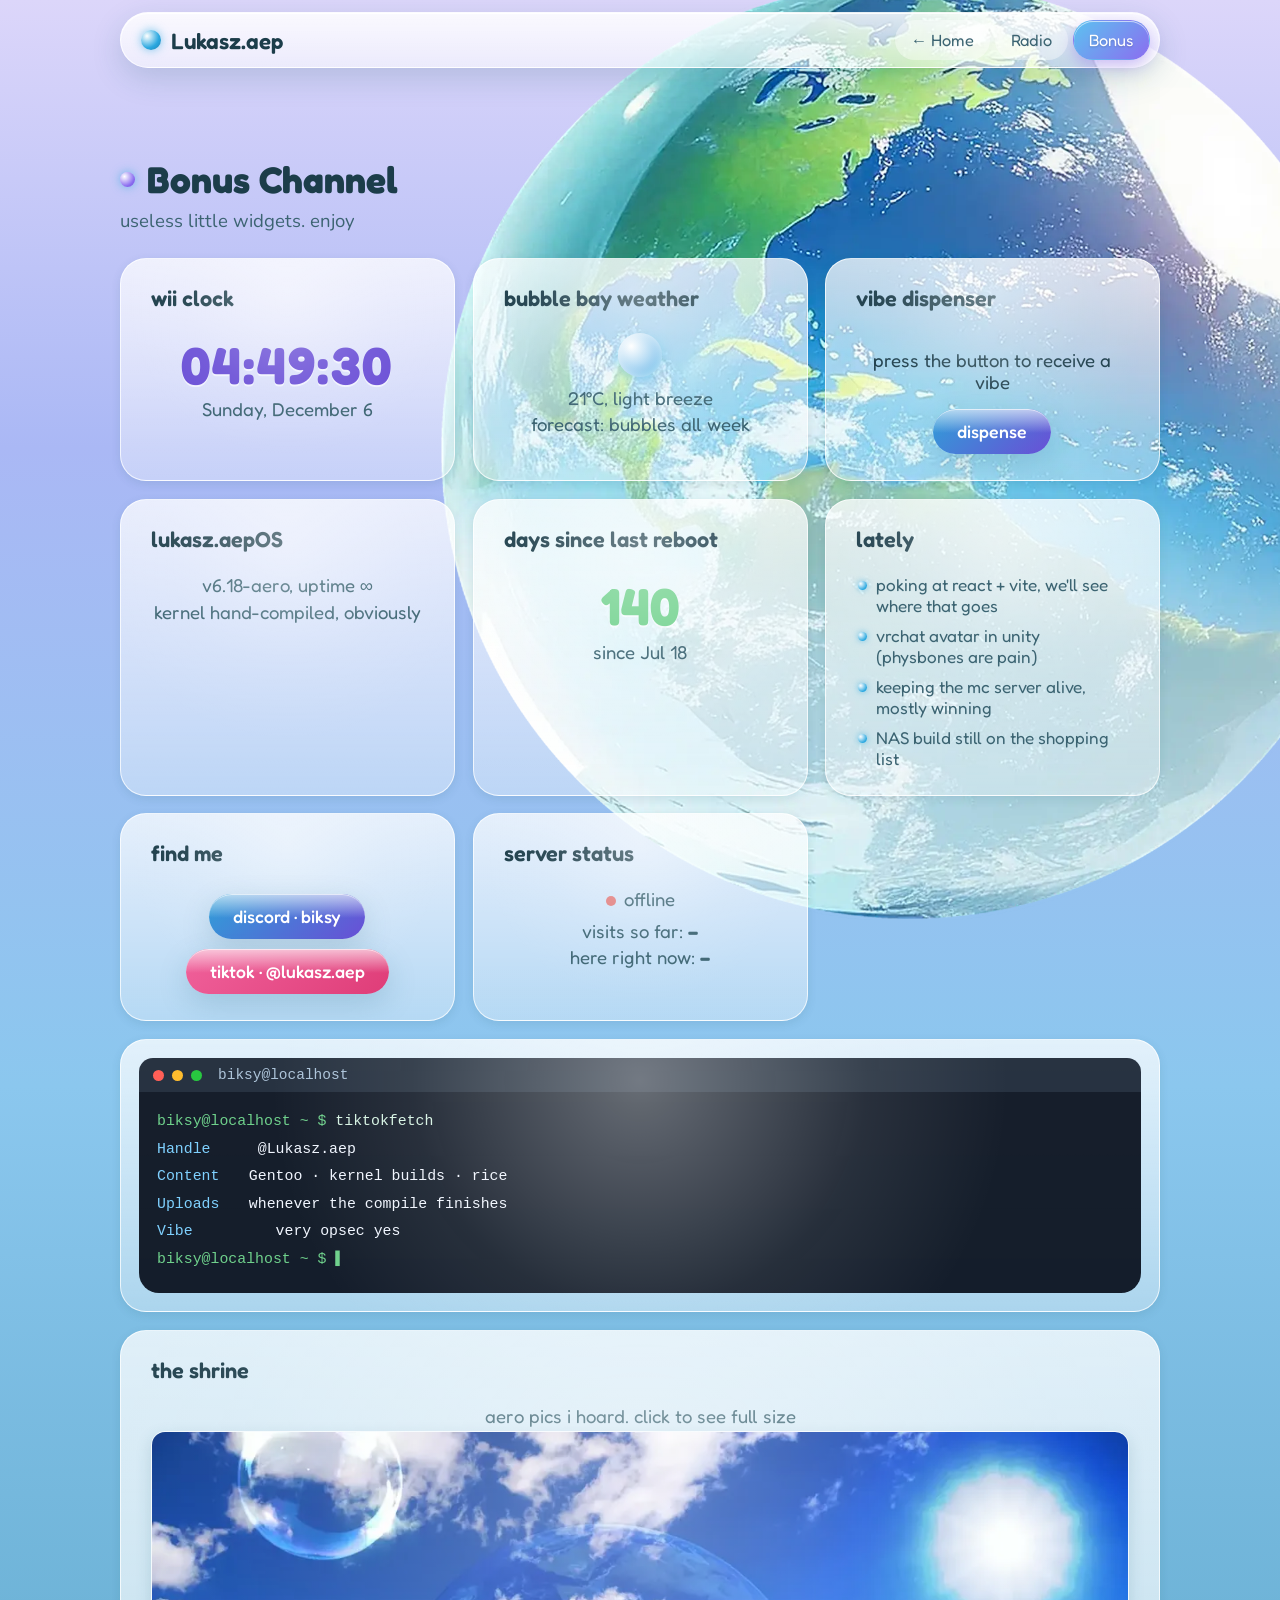
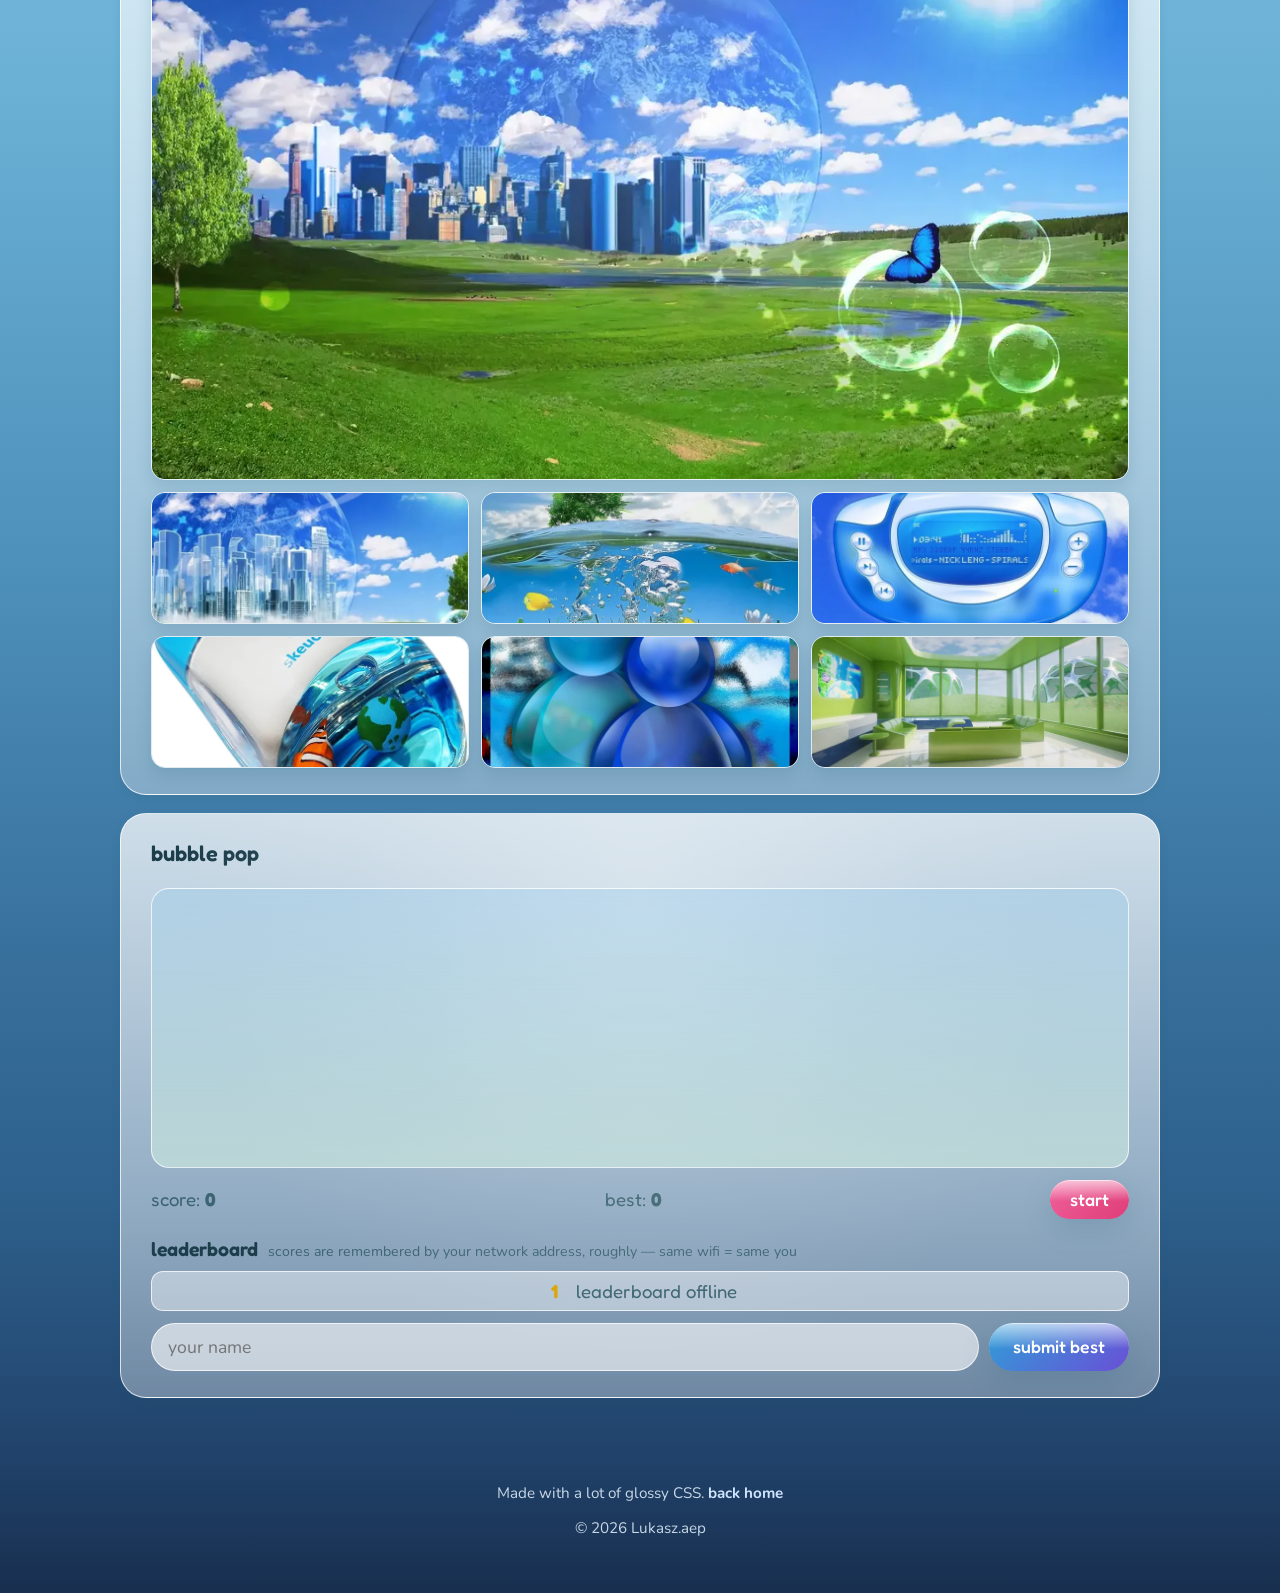
==== bonus.html @ 15c7e157 "lukasz.aep, my personal site (front-end)" ====
<!DOCTYPE html>
<html lang="en">
<head>
<meta charset="UTF-8">
<meta name="viewport" content="width=device-width, initial-scale=1.0, viewport-fit=cover">
<meta name="description" content="Lukasz.aep Bonus Channel — Wii-style clock, bubble popping, vibe dispenser and other Frutiger Aero desk toys.">
<meta name="theme-color" content="#a9b6f5">
<meta name="author" content="Lukasz.aep">
<title>Lukasz.aep — Bonus Channel</title>
<link rel="canonical" href="https://lukasz-aep.pages.dev/bonus">
<link rel="icon" href="assets/img/favicon.svg" type="image/svg+xml">
<link rel="apple-touch-icon" href="assets/img/apple-touch-icon.png">
<meta property="og:type" content="website">
<meta property="og:site_name" content="Lukasz.aep">
<meta property="og:title" content="Lukasz.aep — Bonus Channel">
<meta property="og:description" content="Wii-style clock, bubble popping, vibe dispenser and other Frutiger Aero desk toys.">
<meta property="og:url" content="https://lukasz-aep.pages.dev/bonus">
<meta property="og:image" content="https://lukasz-aep.pages.dev/assets/img/mp3-player.webp">
<meta property="og:image:width" content="1200">
<meta property="og:image:height" content="900">
<meta name="twitter:card" content="summary_large_image">
<link rel="preload" href="assets/fonts/fredoka.woff2" as="font" type="font/woff2" crossorigin>
<link rel="preload" href="assets/fonts/nunito.woff2" as="font" type="font/woff2" crossorigin>
<link rel="preload" href="assets/img/globe-glass.webp" as="image" type="image/webp" media="(min-width: 701px)">
<link rel="preload" href="assets/img/globe-glass-sm.webp" as="image" type="image/webp" media="(max-width: 700px)">
<link rel="stylesheet" href="css/style.css">
</head>
<body>

  <a class="skip-link" href="#bonus">skip to content</a>

  <!-- shared SVG defs (Wii hand cursor) -->
  <svg width="0" height="0" class="visually-hidden-defs" aria-hidden="true">
    <defs>
      <linearGradient id="wiiHandGrad" x1="0%" y1="0%" x2="60%" y2="100%">
        <stop offset="0%" stop-color="#ffffff"/>
        <stop offset="100%" stop-color="#d9e6f2"/>
      </linearGradient>
      <symbol id="wii-hand" viewBox="0 0 32 32">
        <path d="M17,3.2 C19.3,3.2 21.1,5 21.1,7.3 L21.1,9 L21.6,9 C22.9,9 24,10.1 24,11.4 L24,20.6
                 C24,25.2 20.3,29 15.6,29 C11.4,29 7.9,25.9 7.3,21.8 L6.2,15.2 C5.9,13.6 7,12.1 8.6,11.8
                 C9.9,11.6 11.2,12.4 11.5,13.7 L11.9,15.4 L11.9,7.3 C11.9,5 13.7,3.2 16,3.2 Z"
          fill="url(#wiiHandGrad)" stroke="#5b7a99" stroke-width="1" stroke-linejoin="round"/>
      </symbol>
    </defs>
  </svg>

  <!-- custom Wii-pointer style cursor -->
  <div class="wii-cursor" id="wiiCursor">
    <svg class="wii-cursor-icon" viewBox="0 0 32 32"><use href="#wii-hand"/></svg>
  </div>

  <!-- the globe. spin is pure css, phones stay smooth -->
  <div class="globe-wrap" aria-hidden="true"><div class="globe-bg"></div></div>
  <div class="globe-glow"></div>

  <!-- a few floating bubbles -->
  <div class="bubbles" aria-hidden="true">
    <span></span><span></span><span></span><span></span><span></span><span></span>
  </div>

  <!-- Wii-menu style tab nav -->
  <header class="wiibar">
    <div class="wiibar-inner">
      <a href="/" class="brand">
        <span class="brand-orb"></span>
        <span class="brand-text">Lukasz<span class="brand-dot">.aep</span></span>
      </a>
      <nav class="tabs">
        <a href="/" class="tab">← Home</a>
        <a href="/#playing" class="tab">Radio</a>
        <a href="/bonus" class="tab active">Bonus</a>
      </nav>
    </div>
  </header>

  <main>
    <section id="bonus" class="channel">
      <div class="channel-inner">
        <h1 class="section-title"><span class="title-orb title-orb-purple"></span>Bonus Channel</h1>
        <p class="section-sub">useless little widgets. enjoy</p>

        <div class="widget-grid">

          <div class="glass-panel widget">
            <h3>wii clock</h3>
            <div class="clock-time" id="clockTime">--:--:--</div>
            <div class="clock-date" id="clockDate">…</div>
          </div>

          <div class="glass-panel widget">
            <h3>bubble bay weather</h3>
            <div class="weather-orb" aria-hidden="true"></div>
            <p class="weather-line">21°C, light breeze</p>
            <p class="weather-line">forecast: bubbles all week</p>
          </div>

          <div class="glass-panel widget">
            <h3>vibe dispenser</h3>
            <div class="quote-box" id="quoteBox">press the button to receive a vibe</div>
            <div class="widget-center">
              <button class="btn btn-blue" id="quoteBtn">dispense</button>
            </div>
          </div>

          <div class="glass-panel widget">
            <h3>lukasz.aepOS</h3>
            <p class="weather-line">v6.18-aero, uptime ∞</p>
            <p class="weather-line">kernel hand-compiled, obviously</p>
          </div>

          <div class="glass-panel widget">
            <h3>days since last reboot</h3>
            <div class="uptime-num" id="uptimeNum">–</div>
            <p class="weather-line" id="uptimeSince">counting from a date i typed in by hand, yes</p>
          </div>

          <div class="glass-panel widget">
            <h3>lately</h3>
            <ul class="lately-list">
              <li>poking at react + vite, we'll see where that goes</li>
              <li>vrchat avatar in unity (physbones are pain)</li>
              <li>keeping the mc server alive, mostly winning</li>
              <li>NAS build still on the shopping list</li>
            </ul>
          </div>

          <div class="glass-panel widget">
            <h3>find me</h3>
            <div class="findme">
              <a class="btn btn-blue" href="https://discord.com/users/646770952826388520" target="_blank" rel="noopener noreferrer">discord · biksy</a>
              <a class="btn btn-pink" href="https://www.tiktok.com/@Lukasz.aep" target="_blank" rel="noopener noreferrer">tiktok · @lukasz.aep</a>
            </div>
          </div>

          <div class="glass-panel widget">
            <h3>server status</h3>
            <p class="status-line"><span class="status-dot" id="statusDot"></span><span id="statusText">checking…</span></p>
            <p class="weather-line">visits so far: <strong id="statVisits">–</strong></p>
            <p class="weather-line">here right now: <strong id="statOnline">–</strong></p>
          </div>

        </div>

        <div class="glass-panel widget widget-wide terminal-card">
          <div class="terminal-topbar">
            <span class="dot dot-red"></span><span class="dot dot-yellow"></span><span class="dot dot-green"></span>
            <span class="terminal-title">biksy@localhost</span>
          </div>
          <pre class="terminal-body"><span class="t-prompt">biksy@localhost ~ $</span> tiktokfetch
<span class="t-key">Handle</span>   <span class="t-val">@Lukasz.aep</span>
<span class="t-key">Content</span>  <span class="t-val">Gentoo · kernel builds · rice</span>
<span class="t-key">Uploads</span>  <span class="t-val">whenever the compile finishes</span>
<span class="t-key">Vibe</span>     <span class="t-val">very opsec yes</span>
<span class="t-prompt">biksy@localhost ~ $</span> <span class="t-cursor">▌</span></pre>
        </div>

        <div class="glass-panel widget widget-wide">
          <h3>the shrine</h3>
          <p class="weather-line">aero pics i hoard. click to see full size</p>
          <a class="shrine-wide" href="assets/img/gallery-panorama.webp" target="_blank" rel="noopener"><img src="assets/img/gallery-panorama.webp" alt="aero utopia panorama with butterfly" width="1100" height="729" loading="lazy" decoding="async"></a>
          <div class="shrine-grid">
            <a href="assets/img/gallery-utopia.webp" target="_blank" rel="noopener"><img src="assets/img/gallery-utopia.webp" alt="aero utopia city" loading="lazy" decoding="async"></a>
            <a href="assets/img/gallery-underwater.webp" target="_blank" rel="noopener"><img src="assets/img/gallery-underwater.webp" alt="fish under grass water" loading="lazy" decoding="async"></a>
            <a href="assets/img/gallery-player.webp" target="_blank" rel="noopener"><img src="assets/img/gallery-player.webp" alt="glossy blue mp3 player" loading="lazy" decoding="async"></a>
            <a href="assets/img/gallery-mouse.webp" target="_blank" rel="noopener"><img src="assets/img/gallery-mouse.webp" alt="aqua mouse with fish inside" loading="lazy" decoding="async"></a>
            <a href="assets/img/gallery-msn.webp" target="_blank" rel="noopener"><img src="assets/img/gallery-msn.webp" alt="msn buddies" loading="lazy" decoding="async"></a>
            <a href="assets/img/gallery-room.webp" target="_blank" rel="noopener"><img src="assets/img/gallery-room.webp" alt="green futuristic room" loading="lazy" decoding="async"></a>
          </div>
        </div>

        <div class="glass-panel widget widget-wide">
          <h3>bubble pop</h3>
          <div class="pop-field" id="popField"></div>
          <div class="pop-hud">
            <span>score: <strong id="popScore">0</strong></span>
            <span>best: <strong id="popBest">0</strong></span>
            <button class="btn btn-pink" id="popBtn">start</button>
          </div>

          <div class="lb">
            <div class="lb-head">
              <h4>leaderboard</h4>
              <span class="lb-note">scores are remembered by your network address, roughly — same wifi = same you</span>
            </div>
            <ol class="lb-list" id="lbList"><li class="lb-empty">loading…</li></ol>
            <form class="lb-form" id="lbForm" autocomplete="off">
              <input class="lb-input" id="lbName" maxlength="16" placeholder="your name" aria-label="your name for the leaderboard">
              <button class="btn btn-blue" type="submit" id="lbSubmit">submit best</button>
            </form>
          </div>
        </div>

      </div>
    </section>
  </main>

  <footer class="footer">
    <p>Made with a lot of glossy CSS. <a class="footer-link" href="/">back home</a></p>
    <p>© <span id="year"></span> Lukasz.aep</p>
  </footer>

  <script src="js/script.js" defer></script>
  <script src="js/bonus.js" defer></script>
</body>
</html>
---- css/style.css ----
/* lukasz.aep — frutiger aero x wii menu
   ------------------------------------------------
   1  tokens & fonts        9  kernel
   2  base                 10  projects
   3  sky & globe          11  radio
   4  nav                  12  tiktok
   5  layout               13  bonus widgets
   6  glass panels         14  footer & cursor
   7  hero                 15  lite mode
   8  about                16  phone sizes
   ------------------------------------------------ */

/* ---------- 1. tokens & fonts ---------- */
@font-face{
  font-family: "Fredoka";
  src: url("../assets/fonts/fredoka.woff2") format("woff2");
  font-weight: 400 700;
  font-style: normal;
  font-display: swap;
}
@font-face{
  font-family: "Nunito";
  src: url("../assets/fonts/nunito.woff2") format("woff2");
  font-weight: 400 800;
  font-style: normal;
  font-display: swap;
}

:root{
  --glass-border: rgba(255, 255, 255, 0.75);
  --aero-blue: #2ba8e0;
  --aero-green: #6fd18c;
  --aero-pink: #ff6fa5;
  --aero-purple: #8b6df0;
  --aero-purple-deep: #6a4fd6;
  /* dusk gold — the one warm color, reserved for the rice corner down in
     the dark end of the page, like a lamp on at night */
  --aero-gold: #f2a950;
  --aero-gold-deep: #c97f2e;
  --text-dark: #1c3d4a;
  --text-mid: #3c6472;
  --shadow-soft: 0 10px 30px rgba(30, 90, 110, 0.18);
  --font-display: "Fredoka", "Trebuchet MS", sans-serif;
  --font-body: "Nunito", "Segoe UI", sans-serif;
  --font-mono: ui-monospace, "Cascadia Code", "Source Code Pro", monospace;
  --panel-edge: rgba(255,255,255,0.9);
}

/* ---------- 2. base ---------- */
*{ box-sizing: border-box; }
.visually-hidden-defs{ position: absolute; }

/* base font scales up on bigger screens (the whole UI is rem-based, so
   this upscales text + spacing together) while staying compact on phones.
   the clamp is in rem, not px, so someone who bumps their browser/OS default
   text size still gets it — a px root would silently ignore that setting */
html{ scroll-behavior: smooth; font-size: clamp(1rem, 0.9375rem + 0.28vw, 1.25rem); scrollbar-color: var(--aero-purple) rgba(255,255,255,0.35); }

/* the sky runs warm lavender up top into cold deep blue — scrolling down
   literally cools the page off. past the radio it keeps going: the blue
   deepens into proper dusk, so the bottom of the page reads like the same
   day, just later. the rice corner lives down there with the gold. */
body{
  margin: 0;
  font-family: var(--font-body);
  color: var(--text-dark);
  background: linear-gradient(180deg,
    #dcd6fa 0%, #aab8f5 14%, #8bc7ee 34%,
    #6cb2d6 52%, #4d90ba 68%, #38709c 80%,
    #2d5f8b 88%, #22456e 95%, #182f4f 100%);
  min-height: 100vh;
  overflow-x: hidden;
  position: relative;
}

::selection{ background: rgba(139,109,240,0.35); }

::-webkit-scrollbar{ width: 12px; }
::-webkit-scrollbar-track{ background: rgba(255,255,255,0.35); }
::-webkit-scrollbar-thumb{
  background: linear-gradient(180deg, #8bc7ee, #8b6df0);
  border-radius: 999px;
  border: 3px solid rgba(230,238,255,0.85);
}

a:focus-visible, button:focus-visible, .tab:focus-visible, input:focus-visible{
  outline: 3px solid var(--aero-purple);
  outline-offset: 3px;
}

/* keyboard users get a glossy pill straight to the content */
.skip-link{
  position: fixed;
  top: 14px; left: 14px;
  z-index: 40;
  transform: translateY(-260%);
  font-family: var(--font-display);
  font-size: 0.9rem;
  color: var(--aero-purple-deep);
  text-decoration: none;
  padding: 10px 20px;
  border-radius: 999px;
  background: linear-gradient(180deg, rgba(255,255,255,0.95), rgba(255,255,255,0.7));
  border: 1px solid var(--glass-border);
  box-shadow: var(--shadow-soft), inset 0 1px 0 rgba(255,255,255,0.9);
  transition: transform 0.25s cubic-bezier(0.22, 1, 0.36, 1);
}
.skip-link:focus-visible{ transform: none; }

/* ---------- 3. sky & globe ---------- */
/* the globe is two nested elements so both animations run on the
   compositor: the wrapper turns with scroll (where the browser
   supports scroll timelines) and the inner one never stops
   spinning slowly. no js touches it, so phones stay smooth. */
.globe-wrap{
  position: fixed;
  top: 50%;
  right: -100px;
  width: 940px;
  height: 940px;
  translate: 0 -50%;
  z-index: 0;
  pointer-events: none;
}
@supports (animation-timeline: scroll()){
  .globe-wrap{
    animation: globe-scroll linear both;
    animation-timeline: scroll(root);
  }
  /* the hero card drifts up and fades as you scroll past it.
     `translate`, not `transform`, so it never fights the tilt. */
  body:not(.lite) .hero-content{
    animation:
      panel-in 0.8s cubic-bezier(0.22, 1, 0.36, 1) backwards,
      hero-drift linear both;
    animation-timeline: auto, scroll(root);
    animation-range: normal, 0vh 90vh;
  }
  /* depth: the monitor (near) sinks while the glow (far) climbs, at
     different speeds — three layers moving apart is what sells the 3d.
     both ride `translate` on the compositor, zero layout work. */
  body:not(.lite) .hero-monitor{
    animation:
      monitor-float 6s ease-in-out infinite,
      monitor-para linear both;
    animation-timeline: auto, scroll(root);
    animation-range: normal, 0vh 120vh;
  }
  body:not(.lite) .globe-glow{
    animation: glow-para linear both;
    animation-timeline: scroll(root);
    animation-range: 0vh 200vh;
  }
}
@keyframes monitor-para{
  to{ translate: 0 90px; }
}
@keyframes glow-para{
  to{ translate: 0 calc(-50% - 110px); }
}
@keyframes globe-scroll{
  to{ transform: rotate(160deg); }
}
@keyframes hero-drift{
  to{ translate: 0 -46px; opacity: 0.25; }
}
/* safari + most non-chromium have no scroll-driven animations, so the globe
   above never reacts to scrolling there. script.js detects that, adds this
   class, and feeds rotation in through --globe-rotate instead. the compositor
   path stays untouched for browsers that support it. --para is the same
   scroll progress (0..1) reused for the depth layers. */
.globe-js .globe-wrap{ transform: rotate(var(--globe-rotate, 0deg)); }
.globe-js:not(.lite) .hero-content{ translate: 0 var(--hero-shift, 0px); }
.globe-js:not(.lite) .hero-monitor{ translate: 0 calc(var(--para, 0) * 90px); }
.globe-js:not(.lite) .globe-glow{ translate: 0 calc(-50% - var(--para, 0) * 110px); }
.globe-bg{
  width: 100%;
  height: 100%;
  background: url('../assets/img/globe-glass.webp') center / contain no-repeat;
  animation: globe-spin 80s linear infinite;
  filter: drop-shadow(0 0 80px rgba(139, 109, 240, 0.45)) saturate(1.08);
}
@keyframes globe-spin{
  to{ transform: rotate(360deg); }
}
.globe-glow{
  position: fixed;
  top: 50%;
  right: -200px;
  width: 1020px;
  height: 1020px;
  translate: 0 -50%;
  border-radius: 50%;
  background: radial-gradient(circle at 40% 35%, rgba(255,255,255,0.5), rgba(155,125,255,0.12) 55%, transparent 72%);
  z-index: 0;
  pointer-events: none;
}

/* soft sunlight blob drifting across the sky */
body::after{
  content: "";
  position: fixed;
  top: -22%; left: -12%;
  width: 66vw; height: 66vw;
  border-radius: 50%;
  background: radial-gradient(circle, rgba(255,255,255,0.55), transparent 65%);
  z-index: 0;
  pointer-events: none;
  opacity: 0.5;
  animation: light-drift 26s ease-in-out infinite alternate;
}
@keyframes light-drift{
  to{ transform: translate3d(48vw, 20vh, 0) scale(1.18); }
}

.bubbles{
  position: fixed;
  inset: 0;
  z-index: 0;
  pointer-events: none;
  overflow: hidden;
}
.bubbles span{
  position: absolute;
  bottom: -120px;
  display: block;
  border-radius: 50%;
  background: radial-gradient(circle at 30% 30%, rgba(255,255,255,0.9), rgba(255,255,255,0.1) 60%, transparent 70%);
  box-shadow: inset 0 0 10px rgba(255,255,255,0.6);
  animation: rise linear infinite;
}
.bubbles span:nth-child(1){ left: 5%;  width: 22px; height: 22px; animation-duration: 14s; }
.bubbles span:nth-child(2){ left: 15%; width: 12px; height: 12px; animation-duration: 10s; animation-delay: 2s; }
.bubbles span:nth-child(3){ left: 28%; width: 30px; height: 30px; animation-duration: 18s; animation-delay: 1s; }
.bubbles span:nth-child(4){ left: 42%; width: 16px; height: 16px; animation-duration: 12s; animation-delay: 4s; }
.bubbles span:nth-child(5){ left: 58%; width: 24px; height: 24px; animation-duration: 16s; animation-delay: 3s; }
.bubbles span:nth-child(6){ left: 68%; width: 14px; height: 14px; animation-duration: 11s; animation-delay: 5s; }
.bubbles span:nth-child(7){ left: 78%; width: 20px; height: 20px; animation-duration: 15s; animation-delay: 2.5s; }
.bubbles span:nth-child(8){ left: 85%; width: 10px; height: 10px; animation-duration: 9s;  animation-delay: 6s; }
.bubbles span:nth-child(9){ left: 92%; width: 26px; height: 26px; animation-duration: 17s; animation-delay: 1.5s; }
.bubbles span:nth-child(10){ left: 35%; width: 18px; height: 18px; animation-duration: 13s; animation-delay: 7s; }
@keyframes rise{
  0%   { transform: translateY(0) translateX(0); opacity: 0; }
  10%  { opacity: 0.9; }
  100% { transform: translateY(-115vh) translateX(20px); opacity: 0; }
}

.hearts{
  position: fixed;
  inset: 0;
  z-index: 0;
  pointer-events: none;
  overflow: hidden;
}
.heart{
  position: absolute;
  bottom: -60px;
  filter: drop-shadow(0 4px 8px rgba(223,61,120,0.25));
  animation: heart-rise linear infinite;
}
.heart:nth-child(1){ left: 10%; width: 22px; height: 22px; animation-duration: 15s; animation-delay: 1s; }
.heart:nth-child(2){ left: 48%; width: 16px; height: 16px; animation-duration: 12s; animation-delay: 5s; }
.heart:nth-child(3){ left: 72%; width: 26px; height: 26px; animation-duration: 18s; animation-delay: 2.5s; }
.heart:nth-child(4){ left: 25%; width: 14px; height: 14px; animation-duration: 10s; animation-delay: 8s; }
.heart:nth-child(5){ left: 90%; width: 20px; height: 20px; animation-duration: 16s; animation-delay: 4s; }
.heart:nth-child(6){ left: 60%; width: 15px; height: 15px; animation-duration: 13s; animation-delay: 9.5s; }
@keyframes heart-rise{
  0%   { transform: translateY(0) translateX(0) rotate(-8deg); opacity: 0; }
  10%  { opacity: 0.85; }
  50%  { transform: translateY(-58vh) translateX(-18px) rotate(8deg); }
  100% { transform: translateY(-115vh) translateX(14px) rotate(-6deg); opacity: 0; }
}

/* ---------- 4. nav ---------- */
.wiibar{
  position: sticky;
  top: 0;
  z-index: 20;
  padding: 12px 16px;
}
.wiibar-inner{
  max-width: 1040px;
  margin: 0 auto;
  display: flex;
  align-items: center;
  justify-content: space-between;
  gap: 18px;
  background: linear-gradient(180deg, rgba(255,255,255,0.85), rgba(255,255,255,0.55));
  border: 1px solid var(--glass-border);
  border-radius: 999px;
  padding: 7px 9px 7px 20px;
  box-shadow: var(--shadow-soft), inset 0 1px 0 rgba(255,255,255,0.9);
  -webkit-backdrop-filter: blur(10px);
  backdrop-filter: blur(10px);
  flex-wrap: wrap;
}
.brand{
  font-family: var(--font-display);
  font-weight: 600;
  font-size: 1.2rem;
  color: var(--text-dark);
  text-decoration: none;
  display: flex;
  align-items: center;
  gap: 10px;
  white-space: nowrap;
}
.brand-dot{ color: inherit; }
.brand-orb{
  width: 20px; height: 20px;
  border-radius: 50%;
  background: radial-gradient(circle at 30% 30%, #fff, var(--aero-blue) 60%, #1c7fb0 100%);
  box-shadow: 0 0 10px rgba(43,168,224,0.6);
  flex-shrink: 0;
}
.brand-orb, .title-orb{ animation: orb-pulse 3.2s ease-in-out infinite; }
@keyframes orb-pulse{
  0%, 100% { box-shadow: 0 0 8px rgba(43,168,224,0.55); transform: scale(1); }
  50% { box-shadow: 0 0 16px rgba(43,168,224,0.95); transform: scale(1.08); }
}
.tabs{
  display: flex;
  gap: 5px;
  flex-wrap: wrap;
  position: relative;
  z-index: 0;
}
.tab{
  font-family: var(--font-display);
  font-size: 0.88rem;
  text-decoration: none;
  color: var(--text-mid);
  padding: 9px 15px;
  border-radius: 999px;
  background: rgba(255,255,255,0.4);
  border: 1px solid transparent;
  transition: transform 0.18s ease, background 0.18s ease, box-shadow 0.18s ease, color 0.18s ease;
  white-space: nowrap;
  animation: tab-in 0.5s cubic-bezier(0.22, 1, 0.36, 1) backwards;
}
/* tabs slide in one after another on load, wii style */
.tab:nth-child(1){ animation-delay: 0.05s; }
.tab:nth-child(2){ animation-delay: 0.1s; }
.tab:nth-child(3){ animation-delay: 0.15s; }
.tab:nth-child(4){ animation-delay: 0.2s; }
.tab:nth-child(5){ animation-delay: 0.25s; }
.tab:nth-child(6){ animation-delay: 0.3s; }
.tab:nth-child(7){ animation-delay: 0.35s; }
.tab:nth-child(8){ animation-delay: 0.4s; }
.tab:nth-child(9){ animation-delay: 0.45s; }
.tab:nth-child(10){ animation-delay: 0.5s; }
@keyframes tab-in{
  from{ opacity: 0; transform: translateY(-10px); }
}
.tab:hover{
  transform: translateY(-2px) scale(1.05);
  background: rgba(255,255,255,0.85);
  box-shadow: 0 6px 16px rgba(43,168,224,0.25);
}
.tab:active{ transform: translateY(0) scale(0.96); }
.tab.active{
  color: #fff;
  background: linear-gradient(135deg, #5cc2f0, var(--aero-purple));
  box-shadow: 0 6px 16px rgba(139,109,240,0.45), inset 0 1px 0 rgba(255,255,255,0.6);
  text-shadow: 0 1px 2px rgba(0,0,0,0.18);
}
.tab-extras{
  background: linear-gradient(135deg, #ffd3e8, #d9c9ff);
  color: #6a4fd6;
  font-weight: 600;
}
/* sliding "channel select" pill — js moves it to the active tab so the
   highlight glides between channels instead of snapping. wii menu energy */
.tab-glider{
  position: absolute;
  top: 0; left: 0;
  border-radius: 999px;
  background: linear-gradient(135deg, #5cc2f0, var(--aero-purple));
  box-shadow: 0 6px 16px rgba(139,109,240,0.45), inset 0 1px 0 rgba(255,255,255,0.6);
  z-index: -1;
  opacity: 0;
  transition: transform 0.38s cubic-bezier(0.22, 1, 0.36, 1), width 0.38s cubic-bezier(0.22, 1, 0.36, 1), opacity 0.2s ease;
}
.tab-glider.ready{ opacity: 1; }
.lite .tab-glider{ transition: none; }

/* ---------- 5. layout ---------- */
main{ position: relative; z-index: 1; }
.channel{
  display: flex;
  align-items: center;
  padding: 46px 20px;
  scroll-margin-top: 84px;
}
.channel-inner{
  max-width: 1040px;
  margin: 0 auto;
  width: 100%;
}

/* wavy divider between channels */
.channel + .channel{ position: relative; }
.channel + .channel::before{
  content: "";
  position: absolute;
  top: 0; left: 0; right: 0;
  height: 22px;
  background-image: url("data:image/svg+xml,%3Csvg xmlns='http://www.w3.org/2000/svg' viewBox='0 0 200 22' preserveAspectRatio='none'%3E%3Cpath d='M0,14 Q25,2 50,14 T100,14 T150,14 T200,14 V22 H0 Z' fill='rgba(255,255,255,0.55)'/%3E%3C/svg%3E");
  background-repeat: repeat-x;
  background-size: 200px 22px;
  z-index: 2;
  animation: wave-drift 16s linear infinite;
}
@keyframes wave-drift{
  from{ background-position-x: 0px; }
  to{ background-position-x: 200px; }
}

/* don't render channels that are off screen */
#kernel, #projects, #vault, #setup, #server, #playing, #rice, #tiktok{ content-visibility: auto; }
#vault{ contain-intrinsic-size: auto 640px; }
#rice{ contain-intrinsic-size: auto 620px; }
#kernel{ contain-intrinsic-size: auto 1250px; }
#projects{ contain-intrinsic-size: auto 700px; }
#setup{ contain-intrinsic-size: auto 950px; }
#server{ contain-intrinsic-size: auto 1100px; }
#playing{ contain-intrinsic-size: auto 860px; }
#tiktok{ contain-intrinsic-size: auto 540px; }

/* ---------- 6. glass panels ---------- */
.glass-panel{
  --mx: 50%;
  --my: 15%;
  background: linear-gradient(180deg, rgba(255,255,255,0.75), rgba(255,255,255,0.35));
  border: 1px solid var(--glass-border);
  border-radius: 26px;
  padding: 26px 30px;
  box-shadow: var(--shadow-soft), inset 0 1px 0 rgba(255,255,255,0.9), inset 0 0 0 1px var(--panel-edge);
  -webkit-backdrop-filter: blur(8px);
  backdrop-filter: blur(8px);
  position: relative;
  overflow: hidden;
  transition: transform 0.35s ease, box-shadow 0.35s ease;
  transform: perspective(900px) rotateX(0deg) rotateY(0deg);
}
.glass-panel::before{
  content: "";
  position: absolute;
  inset: 0;
  background: radial-gradient(circle at var(--mx) var(--my), rgba(255,255,255,0.35), rgba(255,255,255,0.08) 40%, transparent 65%);
  pointer-events: none;
}

/* scroll reveal. js adds the class, so without js everything just
   shows. `translate` is its own property here so it never fights
   the tilt effect writing `transform` inline. */
.reveal{
  opacity: 0;
  translate: 0 26px;
  transition: opacity 0.7s ease, translate 0.7s cubic-bezier(0.22, 1, 0.36, 1);
}
.reveal.in{
  opacity: 1;
  translate: 0 0;
}

/* ---------- 7. hero ---------- */
/* svh (small viewport) not vh, so the hero always fits above a mobile
   browser's address bar instead of getting clipped when the bar is shown */
.hero{ justify-content: center; text-align: center; min-height: 82vh; min-height: 82svh; position: relative; }
.hero-monitor{
  position: absolute;
  left: clamp(-20px, 2vw, 40px);
  top: clamp(10px, 8vh, 90px);
  width: clamp(120px, 15vw, 220px);
  height: auto;
  z-index: 1;
  filter: drop-shadow(0 18px 26px rgba(20,40,80,0.35));
  animation: monitor-float 6s ease-in-out infinite;
  pointer-events: none;
}
@keyframes monitor-float{
  0%, 100% { transform: translateY(0) rotate(-2deg); }
  50% { transform: translateY(-14px) rotate(1deg); }
}
.hero-content{
  max-width: 640px;
  margin: 0 auto;
  padding: 44px 36px;
  animation: panel-in 0.8s cubic-bezier(0.22, 1, 0.36, 1) backwards;
}
.wii-remote-glow{
  position: absolute;
  top: -60px; right: -60px;
  width: 180px; height: 180px;
  background: radial-gradient(circle, rgba(255,255,255,0.9), transparent 70%);
  z-index: 0;
}
.chrome-text{
  font-family: var(--font-display);
  font-weight: 700;
  font-size: clamp(2.2rem, 7vw, 4.1rem);
  margin: 0;
  letter-spacing: 1px;
  background: linear-gradient(115deg, #ffffff 0%, #cfd6ff 18%, #8b6df0 38%, #2ba8e0 54%, #9be1ff 68%, #ffffff 84%, #cfd6ff 100%);
  background-size: 230% 100%;
  -webkit-background-clip: text;
  background-clip: text;
  color: transparent;
  text-shadow: 0 2px 0 rgba(255,255,255,0.4);
  filter: drop-shadow(0 6px 12px rgba(43,168,224,0.35));
  animation: chrome-flow 9s ease-in-out infinite, pop-in 0.9s 0.1s cubic-bezier(0.34, 1.56, 0.64, 1) backwards;
}
.chrome-text .dim{ opacity: 1; }
@keyframes chrome-flow{
  0%, 100% { background-position: 0% 50%; }
  50% { background-position: 100% 50%; }
}
.subtitle{
  font-family: var(--font-display);
  font-size: 1rem;
  color: var(--text-mid);
  margin-top: 6px;
}
.cta-row{
  display: flex;
  gap: 12px;
  justify-content: center;
  flex-wrap: wrap;
  margin-top: 26px;
}
.scroll-hint{
  margin-top: 30px;
  font-size: 0.82rem;
  color: var(--text-mid);
  opacity: 0.8;
  animation: bob 2.4s ease-in-out infinite, fade-in 0.8s 0.85s ease backwards;
}
@keyframes bob{
  0%, 100% { transform: translateY(0); }
  50% { transform: translateY(6px); }
}

/* staggered entrance. backwards-fill only, so the tilt effect can
   write inline transforms once the intro is over */
.hero .subtitle{ animation: rise-in 0.7s 0.3s cubic-bezier(0.22, 1, 0.36, 1) backwards; }
.hero .cta-row{ animation: rise-in 0.7s 0.45s cubic-bezier(0.22, 1, 0.36, 1) backwards; }
@keyframes panel-in{ from{ opacity: 0; transform: translateY(26px) scale(0.97); } }
@keyframes rise-in{ from{ opacity: 0; transform: translateY(22px); } }
@keyframes pop-in{ from{ opacity: 0; transform: scale(0.86) translateY(16px); } }
@keyframes fade-in{ from{ opacity: 0; } }

/* glossy wii buttons */
.btn{
  font-family: var(--font-display);
  font-weight: 500;
  font-size: 0.95rem;
  text-decoration: none;
  color: #fff;
  padding: 12px 24px;
  border: 0;
  border-radius: 999px;
  display: inline-flex;
  align-items: center;
  gap: 8px;
  position: relative;
  overflow: hidden;
  box-shadow: var(--shadow-soft), inset 0 1px 0 rgba(255,255,255,0.6);
  transition: transform 0.18s ease, box-shadow 0.18s ease;
  cursor: pointer;
}
.btn::after{
  content: "";
  position: absolute;
  top: 0; left: 0; right: 0;
  height: 55%;
  background: linear-gradient(180deg, rgba(255,255,255,0.65), rgba(255,255,255,0));
  border-radius: 999px 999px 50% 50% / 999px 999px 100% 100%;
  pointer-events: none;
}
.btn::before{
  content: "";
  position: absolute;
  top: -20%; bottom: -20%;
  left: 0;
  width: 34%;
  background: linear-gradient(105deg, transparent, rgba(255,255,255,0.8), transparent);
  transform: translateX(-140%) skewX(-18deg);
  pointer-events: none;
  transition: transform 0.55s ease;
}
.btn:hover::before{ transform: translateX(340%) skewX(-18deg); }
.btn:hover{ transform: translateY(-3px) scale(1.04); }
/* wii buttons click down when you press them */
.btn:active{ transform: translateY(-1px) scale(0.97); transition-duration: 0.08s; }
/* gradients lean on their existing deep partners so the white labels
   actually pass contrast — same palette, just less washed at the top */
.btn-blue{ background: linear-gradient(135deg, #2f9fd8, var(--aero-purple-deep)); }
.btn-pink{ background: linear-gradient(135deg, #f0619b, #df3d78); }
.btn-green{ background: linear-gradient(135deg, #4db77a, #23814a); }
.btn-lg{ padding: 14px 30px; font-size: 1rem; }

/* section titles */
.section-title{
  font-family: var(--font-display);
  text-wrap: balance;
  font-size: clamp(1.45rem, 3.5vw, 2rem);
  display: flex;
  align-items: center;
  gap: 12px;
  margin-bottom: 6px;
}
.section-sub{ color: var(--text-mid); margin-top: 0; margin-bottom: 24px; }
/* --text-mid was tuned against the light top of the sky — down in the dusk
   half it drowns, so the subs switch to a pale ink there */
#server .section-sub, #playing .section-sub, #rice .section-sub{ color: #e6f1fa; text-shadow: 0 1px 3px rgba(10,30,50,0.35); }
.section-title-center{ justify-content: center; }
.title-orb{
  width: 15px; height: 15px;
  border-radius: 50%;
  background: radial-gradient(circle at 30% 30%, #fff, var(--aero-blue) 65%, #1c7fb0 100%);
  box-shadow: 0 0 10px rgba(43,168,224,0.6);
  flex-shrink: 0;
  position: relative;
}
/* one-shot ring flare when a section title scrolls into view — piggybacks on
   the .reveal/.in classes the scroll-reveal js already toggles, zero new js */
.title-orb::after{
  content: "";
  position: absolute;
  inset: -4px;
  border-radius: 50%;
  border: 1.5px solid rgba(43,168,224,0.6);
  opacity: 0;
  transform: scale(0.6);
}
.section-title.in .title-orb::after{
  animation: orb-flare 0.7s 0.15s cubic-bezier(0.22, 1, 0.36, 1) forwards;
}
@keyframes orb-flare{
  0%{ opacity: 0.9; transform: scale(0.6); }
  100%{ opacity: 0; transform: scale(2.4); }
}
.title-orb-green{ background: radial-gradient(circle at 30% 30%, #fff, var(--aero-green) 65%, #2e9c56 100%); }
.title-orb-purple{ background: radial-gradient(circle at 30% 30%, #fff, var(--aero-purple) 65%, #6a4fd6 100%); }
.title-logo{
  width: 32px; height: 32px;
  object-fit: contain;
  flex-shrink: 0;
  filter: drop-shadow(0 3px 6px rgba(60,30,120,0.25));
  border-radius: 8px;
}

/* ---------- 8. about ---------- */
#about{
  position: relative;
  background-image:
    linear-gradient(180deg, rgba(214,217,251,0.82), rgba(139,199,238,0.75) 60%, rgba(120,180,215,0.82)),
    url('../assets/img/about-vista.webp');
  background-size: cover;
  background-position: center 40%;
  background-repeat: no-repeat;
}
.card-grid{
  display: grid;
  grid-template-columns: 2fr 1fr;
  gap: 20px;
}
.about-card p{ line-height: 1.7; }
.stat-card{ display: flex; flex-direction: column; justify-content: center; gap: 18px; }
.stat{ text-align: center; }
.stat-num{
  display: block;
  font-family: var(--font-display);
  font-size: 1.4rem;
  color: var(--aero-purple-deep);
  font-weight: 600;
}
.stat-label{ font-size: 0.82rem; color: var(--text-mid); }

code{
  background: rgba(139,109,240,0.14);
  color: var(--aero-purple-deep);
  padding: 2px 7px;
  border-radius: 8px;
  font-size: 0.88em;
}

/* ---------- 9. kernel ---------- */
.feature-list{ line-height: 1.85; padding-left: 0; list-style: none; }
.feature-list li{ display: flex; align-items: center; gap: 10px; }
.li-arrow{ width: 22px; height: 14px; flex-shrink: 0; }

.setup-grid{
  display: grid;
  grid-template-columns: 1fr 1fr;
  gap: 28px;
  align-items: center;
  margin-top: 28px;
}
.monitor{
  position: relative;
  max-width: 460px;
  margin: 0 auto;
  padding: 14px 14px 0;
  background: linear-gradient(160deg, rgba(255,255,255,0.9), rgba(180,220,255,0.55));
  border: 1px solid var(--glass-border);
  border-radius: 22px;
  box-shadow: var(--shadow-soft), inset 0 1px 0 rgba(255,255,255,0.9);
}
.monitor-screen{
  position: relative;
  border-radius: 10px;
  overflow: hidden;
  border: 5px solid #0c2733;
  box-shadow: inset 0 0 24px rgba(0,0,0,0.7);
  background: #000;
}
.monitor-screen img{
  display: block;
  width: 100%;
  height: auto;
  transition: transform 8s ease;
}
.monitor:hover .monitor-screen img{ transform: scale(1.06); }
.screen-glare{
  position: absolute;
  inset: 0;
  background: linear-gradient(135deg, rgba(255,255,255,0.35) 0%, rgba(255,255,255,0.08) 25%, transparent 45%);
  pointer-events: none;
}
.monitor-led{
  width: 8px; height: 8px;
  margin: 9px auto 0;
  border-radius: 50%;
  background: radial-gradient(circle, #baffc9, var(--aero-green));
  box-shadow: 0 0 8px rgba(111,209,140,0.9);
}
.monitor-stand{
  width: 64px; height: 36px;
  margin: 0 auto;
  background: linear-gradient(160deg, rgba(255,255,255,0.9), rgba(180,220,255,0.5));
  clip-path: polygon(30% 0%, 70% 0%, 100% 100%, 0% 100%);
}
.monitor-base{
  width: 170px; height: 15px;
  margin: 0 auto 14px;
  border-radius: 50%;
  background: linear-gradient(160deg, rgba(255,255,255,0.95), rgba(180,220,255,0.6));
  box-shadow: var(--shadow-soft);
}

.terminal-card{ font-family: var(--font-mono); }
.terminal-topbar{
  display: flex;
  align-items: center;
  gap: 8px;
  margin: -8px -12px 12px;
  padding: 9px 14px;
  background: rgba(20, 30, 45, 0.9);
  border-radius: 14px 14px 0 0;
}
.dot{ width: 11px; height: 11px; border-radius: 50%; }
.dot-red{ background: #ff5f57; }
.dot-yellow{ background: #febc2e; }
.dot-green{ background: #28c840; }
.terminal-title{
  margin-left: 8px;
  color: #cfe8ff;
  font-size: 0.78rem;
  opacity: 0.8;
}
.terminal-body{
  margin: -12px -12px -8px;
  padding: 16px 18px 20px;
  background: rgba(12, 20, 32, 0.95);
  border-radius: 0 0 20px 20px;
  color: #d6f3e3;
  font-size: 0.8rem;
  line-height: 1.85;
  white-space: pre-wrap;
  overflow-x: auto;
}
.t-prompt{ color: var(--aero-green); }
.t-key{ color: #7fd1ff; display: inline-block; min-width: 74px; }
.t-val{ color: #f1f6ff; }
.t-cursor{ animation: blink 1s step-end infinite; color: var(--aero-green); }
@keyframes blink{ 50%{ opacity: 0; } }

/* ---------- 10. projects ---------- */
.project-grid{
  display: grid;
  grid-template-columns: repeat(3, 1fr);
  gap: 18px;
}
.project-card{
  text-decoration: none;
  color: var(--text-dark);
}
.project-card:hover{
  transform: translateY(-6px) scale(1.02);
  box-shadow: 0 16px 34px rgba(43,168,224,0.28);
}
.project-icon{ font-size: 1.7rem; margin-bottom: 8px; }
.tags{ display: flex; gap: 8px; margin-top: 12px; }
.tags span{
  font-size: 0.72rem;
  padding: 4px 10px;
  border-radius: 999px;
  background: rgba(43,168,224,0.14);
  color: var(--aero-blue);
  font-weight: 700;
}
/* glossy "open" strip that slides up from a project card's bottom edge on
   hover. touch devices never hover, the card is still a full tap target */
.project-card{ padding-bottom: 54px; }
.project-goto{
  position: absolute;
  left: 0; right: 0; bottom: 0;
  display: flex;
  align-items: center;
  justify-content: center;
  gap: 6px;
  padding: 10px 0;
  font-family: var(--font-display);
  font-size: 0.8rem;
  font-weight: 600;
  color: var(--aero-purple-deep);
  background: linear-gradient(0deg, rgba(255,255,255,0.85), rgba(255,255,255,0));
  translate: 0 100%;
  opacity: 0;
  transition: translate 0.28s cubic-bezier(0.22, 1, 0.36, 1), opacity 0.28s ease;
}
.project-goto .li-arrow{ width: 16px; height: 10px; transition: translate 0.28s ease; }
.project-card:hover .project-goto{ translate: 0 0; opacity: 1; }
.project-card:hover .project-goto .li-arrow{ translate: 4px 0; }
/* dusk sections get their own edge light on the glass — the rice corner's
   lamp bleeds into the panel border itself */
#rice .glass-panel{ --panel-edge: rgba(242,169,80,0.35); }

/* ---------- 11. radio ---------- */
.player-wrap{
  position: relative;
  max-width: 540px;
  margin: 0 auto;
  padding: 10px 0 20px;
}
.player-glow{
  position: absolute;
  inset: -6% 2%;
  background: radial-gradient(ellipse at center, rgba(139,109,240,0.3), rgba(43,168,224,0.12) 55%, transparent 75%);
  filter: blur(10px);
  z-index: 0;
  animation: pulse-glow 3.2s ease-in-out infinite;
}
@keyframes pulse-glow{
  0%, 100% { opacity: 0.7; transform: scale(1); }
  50% { opacity: 1; transform: scale(1.04); }
}

/* the device is built out of css so it can't ever misalign */
.radio{
  position: relative;
  z-index: 1;
  background: linear-gradient(165deg, rgba(255,255,255,0.92), rgba(200,228,252,0.75) 55%, rgba(255,255,255,0.85));
  border: 1px solid var(--glass-border);
  border-radius: 28px;
  padding: 18px 20px 20px;
  box-shadow: var(--shadow-soft), inset 0 1px 0 rgba(255,255,255,0.95), inset 0 -8px 18px rgba(120,170,220,0.25);
}
.radio-top{
  display: flex;
  align-items: center;
  gap: 10px;
  padding: 0 4px 10px;
  font-family: var(--font-display);
}
.radio-led{
  width: 9px; height: 9px;
  border-radius: 50%;
  background: #9db4c4;
  box-shadow: inset 0 1px 2px rgba(0,0,0,0.25);
  transition: background 0.3s ease, box-shadow 0.3s ease;
}
.player-wrap.playing .radio-led{
  background: radial-gradient(circle, #baffc9, var(--aero-green));
  box-shadow: 0 0 8px rgba(111,209,140,0.95);
}
.radio-name{
  font-size: 0.82rem;
  font-weight: 600;
  letter-spacing: 2px;
  color: var(--text-mid);
}
.radio-model{
  margin-left: auto;
  font-size: 0.72rem;
  letter-spacing: 1px;
  color: var(--text-mid);
  opacity: 0.7;
}
.radio-screen{
  position: relative;
  overflow: hidden;
  background: linear-gradient(180deg, #123049 0%, #0a1c2e 100%);
  border: 2px solid rgba(255,255,255,0.35);
  border-radius: 14px;
  box-shadow: inset 0 4px 14px rgba(0,0,0,0.55), inset 0 -2px 8px rgba(43,168,224,0.25);
  padding: 12px 14px 10px;
  display: flex;
  flex-direction: column;
  gap: 8px;
}
/* fixed top gloss + a slow light sweep across the lcd */
.radio-screen::after{
  content: "";
  position: absolute;
  top: 0; left: 0; right: 0;
  height: 42%;
  background: linear-gradient(180deg, rgba(255,255,255,0.14), rgba(255,255,255,0));
  pointer-events: none;
}
.radio-screen::before{
  content: "";
  position: absolute;
  top: -30%; bottom: -30%;
  left: 0;
  width: 26%;
  background: linear-gradient(105deg, transparent, rgba(158,220,255,0.16), transparent);
  transform: translateX(-160%) skewX(-15deg);
  animation: lcd-sweep 7s ease-in-out 2s infinite;
  pointer-events: none;
}
@keyframes lcd-sweep{
  0%{ transform: translateX(-160%) skewX(-15deg); }
  45%, 100%{ transform: translateX(540%) skewX(-15deg); }
}
.marquee{
  width: 100%;
  overflow: hidden;
  white-space: nowrap;
}
/* hover the lcd to freeze the ticker and actually read it */
.marquee:hover .marquee-track{ animation-play-state: paused; }
.marquee-track{
  display: inline-block;
  font-family: var(--font-mono);
  font-size: 0.8rem;
  font-weight: 700;
  color: #9fdcff;
  text-shadow: 0 0 8px rgba(80,190,255,0.5);
  animation: marquee-scroll 12s linear infinite;
}
@keyframes marquee-scroll{
  0%{ transform: translateX(0); }
  100%{ transform: translateX(-50%); }
}
.eq-row{
  display: flex;
  align-items: flex-end;
  justify-content: center;
  height: 46px;
}
.eq-bars{
  display: flex;
  align-items: flex-end;
  gap: 5px;
  height: 100%;
}
.eq-bars span{
  display: block;
  width: 9px;
  height: 100%;
  border-radius: 3px 3px 0 0;
  background: linear-gradient(180deg, #8fe7ff, #2ba8e0);
  box-shadow: 0 0 6px rgba(80,190,255,0.35);
  transform-origin: bottom;
  transform: scaleY(0.35);
  animation: eq-idle 1.1s ease-in-out infinite;
}
.eq-bars span:nth-child(1){ animation-delay: 0s; }
.eq-bars span:nth-child(2){ animation-delay: 0.15s; }
.eq-bars span:nth-child(3){ animation-delay: 0.3s; }
.eq-bars span:nth-child(4){ animation-delay: 0.45s; }
.eq-bars span:nth-child(5){ animation-delay: 0.1s; }
.eq-bars span:nth-child(6){ animation-delay: 0.35s; }
.eq-bars span:nth-child(7){ animation-delay: 0.2s; }
.eq-bars span:nth-child(8){ animation-delay: 0.5s; }
@keyframes eq-idle{
  0%, 100% { transform: scaleY(0.25); }
  50% { transform: scaleY(0.6); }
}
/* while playing, js drives the bars off the real signal */
.eq-bars.live span{ animation: none; }
.radio-meta{
  display: flex;
  justify-content: space-between;
  gap: 8px;
  font-family: var(--font-mono);
  font-size: 0.72rem;
  color: #7fc5ec;
}
.radio-meta span{
  overflow: hidden;
  text-overflow: ellipsis;
  white-space: nowrap;
}
.radio-controls{
  margin-top: 16px;
  display: flex;
  align-items: center;
  justify-content: center;
  gap: 14px;
  flex-wrap: wrap;
}
.btn-play{
  width: 58px;
  height: 58px;
  padding: 0;
  border-radius: 50%;
  justify-content: center;
  font-size: 1.05rem;
  flex-shrink: 0;
}
.stations{
  display: flex;
  gap: 7px;
  flex-wrap: wrap;
  justify-content: center;
}
.station-pill{
  font-family: var(--font-display);
  font-size: 0.84rem;
  padding: 8px 14px;
  border-radius: 999px;
  border: 1px solid var(--glass-border);
  background: rgba(255,255,255,0.55);
  color: var(--text-mid);
  cursor: pointer;
  transition: transform 0.18s ease, background 0.18s ease, box-shadow 0.18s ease, color 0.18s ease;
}
.station-pill:hover{
  transform: translateY(-2px);
  background: rgba(255,255,255,0.85);
  box-shadow: 0 6px 14px rgba(43,168,224,0.25);
}
.station-pill:active{ transform: translateY(0) scale(0.95); transition-duration: 0.08s; }
.station-pill.active{
  color: #fff;
  background: linear-gradient(135deg, #6fd18c, #2ba8e0);
  box-shadow: 0 6px 16px rgba(111,209,140,0.45), inset 0 1px 0 rgba(255,255,255,0.6);
  text-shadow: 0 1px 2px rgba(0,0,0,0.18);
}
.vol{
  display: flex;
  align-items: center;
  gap: 9px;
  font-family: var(--font-display);
  font-size: 0.85rem;
  color: var(--text-mid);
  width: 100%;
  justify-content: center;
  margin-top: 4px;
}
.vol input{
  -webkit-appearance: none;
  appearance: none;
  width: 150px;
  height: 8px;
  border-radius: 999px;
  background: linear-gradient(90deg, #8bc7ee, #8b6df0);
  outline: none;
  cursor: pointer;
}
.vol input::-webkit-slider-thumb{
  -webkit-appearance: none;
  width: 19px; height: 19px;
  border-radius: 50%;
  background: radial-gradient(circle at 30% 30%, #fff, #cfe6ff 70%);
  border: 1px solid var(--glass-border);
  box-shadow: 0 2px 6px rgba(30,90,110,0.35);
}
.vol input::-moz-range-thumb{
  width: 19px; height: 19px;
  border-radius: 50%;
  background: radial-gradient(circle at 30% 30%, #fff, #cfe6ff 70%);
  border: 1px solid var(--glass-border);
  box-shadow: 0 2px 6px rgba(30,90,110,0.35);
}

/* notes float up only while something is playing */
.notes{
  position: absolute;
  inset: 0;
  pointer-events: none;
  z-index: 2;
}
.notes span{
  position: absolute;
  bottom: 10%;
  font-size: 1.3rem;
  opacity: 0;
  animation: note-rise 4.5s ease-in infinite;
  animation-play-state: paused;
}
.player-wrap.playing .notes span{ animation-play-state: running; }
.notes span:nth-child(1){ left: 6%;  animation-delay: 0s;    color: var(--aero-pink); }
.notes span:nth-child(2){ left: 90%; animation-delay: 1.2s;  color: var(--aero-blue); }
.notes span:nth-child(3){ left: 16%; animation-delay: 2.4s;  color: var(--aero-purple); }
.notes span:nth-child(4){ left: 80%; animation-delay: 3.4s;  color: var(--aero-green); }
@keyframes note-rise{
  0%{ transform: translateY(0) rotate(0deg); opacity: 0; }
  15%{ opacity: 1; }
  100%{ transform: translateY(-200px) rotate(20deg); opacity: 0; }
}

/* ---------- 12. tiktok ---------- */
.tiktok-inner{ display: flex; justify-content: center; }
.tiktok-card{ max-width: 520px; text-align: center; }
.tiktok-orb{
  width: 42px; height: 42px;
  margin: 0 auto 4px;
  border-radius: 50%;
  background: radial-gradient(circle at 30% 30%, #fff, var(--aero-pink) 65%, #df3d78 100%);
  box-shadow: 0 0 14px rgba(255,111,165,0.55);
}
.tiktok-handle{
  font-family: var(--font-display);
  font-size: 1.3rem;
  color: var(--aero-pink);
  font-weight: 600;
}

/* ---------- 13. bonus widgets ---------- */
.widget-grid{
  display: grid;
  grid-template-columns: repeat(auto-fit, minmax(260px, 1fr));
  gap: 18px;
}
.widget h3{
  margin-top: 0;
  font-family: var(--font-display);
  font-weight: 600;
}
.widget-wide{ margin-top: 18px; }
.widget-center{ text-align: center; }
.widget .btn{ border: 0; cursor: pointer; }
.clock-time{
  font-family: var(--font-display);
  font-weight: 700;
  font-size: clamp(2rem, 5vw, 2.8rem);
  color: var(--aero-purple-deep);
  text-align: center;
  letter-spacing: 2px;
  text-shadow: 0 2px 0 rgba(255,255,255,0.6);
}
.clock-date{
  text-align: center;
  color: var(--text-mid);
  font-family: var(--font-display);
  margin-top: 2px;
}
/* uptime counter gets the green — the clock already owns purple */
.uptime-num{
  font-family: var(--font-display);
  font-weight: 700;
  font-size: clamp(2rem, 5vw, 2.8rem);
  color: var(--aero-green);
  text-align: center;
  text-shadow: 0 2px 0 rgba(255,255,255,0.6);
}
.weather-orb{
  width: 44px; height: 44px;
  margin: 4px auto 10px;
  border-radius: 50%;
  background: radial-gradient(circle at 30% 30%, #fff, #8bc7ee 60%, #2ba8e0 100%);
  box-shadow: inset 0 0 10px rgba(255,255,255,0.7), 0 4px 12px rgba(43,168,224,0.35);
}
.weather-line{
  text-align: center;
  color: var(--text-mid);
  font-family: var(--font-display);
  margin: 4px 0;
}

/* find me: discord + tiktok */
.findme{
  display: flex;
  flex-direction: column;
  gap: 10px;
  align-items: center;
  padding-top: 6px;
}

/* live server status card, fed by /api/stats */
.status-line{
  text-align: center;
  font-family: var(--font-display);
  color: var(--text-mid);
  margin: 6px 0 10px;
}
.status-dot{
  display: inline-block;
  width: 10px; height: 10px;
  border-radius: 50%;
  background: #9db4c4;
  margin-right: 8px;
}
.status-dot.up{
  background: radial-gradient(circle, #baffc9, var(--aero-green));
  box-shadow: 0 0 8px rgba(111,209,140,0.9);
  animation: orb-pulse 3s ease-in-out infinite;
}
.status-dot.down{ background: #e07b7b; }

/* the shrine: pics i hoard */
.shrine-grid{
  display: grid;
  grid-template-columns: repeat(3, 1fr);
  gap: 12px;
}
.shrine-grid a{
  display: block;
  border-radius: 14px;
  overflow: hidden;
  border: 1px solid var(--glass-border);
  box-shadow: 0 6px 16px rgba(30,90,110,0.18);
  transition: transform 0.25s ease, box-shadow 0.25s ease;
}
.shrine-grid img{
  display: block;
  width: 100%;
  height: 130px;
  object-fit: cover;
}
.shrine-grid a:hover{
  transform: scale(1.05) rotate(-1deg);
  box-shadow: 0 12px 26px rgba(43,168,224,0.35);
}

.pop-field{
  position: relative;
  height: 280px;
  overflow: hidden;
  border-radius: 18px;
  background: linear-gradient(180deg, rgba(139,199,238,0.3), rgba(214,243,227,0.55));
  border: 1px solid var(--glass-border);
  touch-action: manipulation;
}
.pop-bubble{
  position: absolute;
  bottom: -80px;
  background: none;
  border: 0;
  padding: 0;
  will-change: transform;
}
.pop-bubble .skin{
  display: block;
  width: 100%; height: 100%;
  border-radius: 50%;
  background: radial-gradient(circle at 30% 30%, rgba(255,255,255,0.95), rgba(180,225,255,0.35) 60%, rgba(255,255,255,0.15));
  border: 1px solid rgba(255,255,255,0.85);
  box-shadow: inset 0 0 12px rgba(255,255,255,0.7), 0 4px 10px rgba(43,168,224,0.25);
}
.pop-bubble .skin.pop{ animation: bubble-pop 0.18s ease-out forwards; }
@keyframes bubble-pop{
  to{ transform: scale(1.7); opacity: 0; }
}
.pop-hud{
  display: flex;
  justify-content: space-between;
  align-items: center;
  font-family: var(--font-display);
  color: var(--text-mid);
  margin-top: 12px;
  gap: 10px;
  flex-wrap: wrap;
}
.pop-hud .btn{ padding: 9px 20px; }

/* bubble-pop leaderboard */
.lb{ margin-top: 18px; }
.lb-head{ display: flex; align-items: baseline; gap: 10px; flex-wrap: wrap; margin-bottom: 10px; }
.lb-head h4{ margin: 0; font-family: var(--font-display); font-weight: 600; font-size: 1.05rem; }
.lb-note{ font-size: 0.76rem; color: var(--text-mid); }
.lb-list{
  list-style: none;
  margin: 0 0 12px;
  padding: 0;
  counter-reset: rank;
  display: flex;
  flex-direction: column;
  gap: 6px;
}
.lb-list li{
  counter-increment: rank;
  display: flex;
  align-items: center;
  gap: 10px;
  padding: 8px 14px;
  border-radius: 12px;
  background: rgba(255,255,255,0.42);
  border: 1px solid var(--glass-border);
  font-family: var(--font-display);
}
.lb-list li::before{
  content: counter(rank);
  flex-shrink: 0;
  width: 22px;
  font-weight: 700;
  color: var(--aero-purple-deep);
  text-align: center;
}
/* the top three get a warmer medal tint */
.lb-list li:nth-child(1)::before{ color: #d9a400; }
.lb-list li:nth-child(2)::before{ color: #8aa0ad; }
.lb-list li:nth-child(3)::before{ color: #c07a3e; }
.lb-name{ flex: 1; color: var(--text-dark); overflow: hidden; text-overflow: ellipsis; white-space: nowrap; }
.lb-score{ font-weight: 700; color: var(--aero-blue); }
.lb-empty{ justify-content: center; color: var(--text-mid); }
.lb-form{ display: flex; gap: 10px; flex-wrap: wrap; }
.lb-input{
  flex: 1;
  min-width: 140px;
  font-family: var(--font-body);
  font-size: 0.95rem;
  padding: 11px 16px;
  border-radius: 999px;
  border: 1px solid var(--glass-border);
  background: rgba(255,255,255,0.6);
  color: var(--text-dark);
}
.lb-input:focus-visible{ outline: 3px solid var(--aero-purple); outline-offset: 2px; }
.lb-form .btn{ flex-shrink: 0; }

.quote-box{
  min-height: 76px;
  display: flex;
  align-items: center;
  justify-content: center;
  text-align: center;
  font-family: var(--font-display);
  font-size: 1rem;
  color: var(--text-dark);
  transition: opacity 0.25s ease;
}

/* ---------- 14. footer & cursor ---------- */
/* the footer sits on the coldest part of the sky, so it goes light */
.footer{
  position: relative;
  z-index: 1;
  text-align: center;
  padding: 24px 20px max(40px, calc(env(safe-area-inset-bottom) + 24px));
  color: rgba(224, 238, 250, 0.88);
  font-size: 0.82rem;
}
.footer-link{
  color: #cfe4ff;
  font-weight: 700;
  text-decoration: none;
}
.footer-link:hover{ text-decoration: underline; }

@media (hover: hover) and (pointer: fine){
  body{ cursor: none; }
  a, button, .tab, .btn, .project-card{ cursor: none; }
}
.wii-cursor{
  position: fixed;
  top: 0; left: 0;
  width: 22px; height: 22px;
  margin: -4px 0 0 -6px;
  pointer-events: none;
  z-index: 9999;
  transform: translate3d(-100px,-100px,0);
  transition: opacity 0.2s ease;
  opacity: 0;
  filter: drop-shadow(0 3px 4px rgba(20,40,70,0.45));
}
.wii-cursor.active{ opacity: 1; }
.wii-cursor-icon{
  width: 100%;
  height: 100%;
  display: block;
  transition: transform 0.1s ease;
}
.wii-cursor.pressed .wii-cursor-icon{ transform: scale(0.82); }

/* ---------- 15. lite mode (auto, weak devices) ----------
   same look, minus everything that costs paint time. the globe
   keeps spinning because that runs on the compositor anyway. */
body.lite::after{ display: none; }
.lite .heart{ display: none; }
.lite .bubbles span{ box-shadow: none; }
.lite .chrome-text{
  animation: pop-in 0.9s 0.1s cubic-bezier(0.34, 1.56, 0.64, 1) backwards;
  background-position: 35% 50%;
}
.lite .brand-orb, .lite .title-orb{ animation: none; }
.lite .channel + .channel::before{ animation: none; }
.lite .globe-bg{ filter: none; }
.lite .glass-panel, .lite .wiibar-inner{ backdrop-filter: none; }
.lite .hero-monitor{ animation: none; filter: drop-shadow(0 8px 12px rgba(20,40,80,0.3)); }
.lite .player-glow{ animation: none; opacity: 0.6; }
.lite .eq-bars span{ animation: none; }
.lite .radio-screen::before{ animation: none; }
.lite .scroll-hint{ animation: fade-in 0.8s 0.85s ease backwards; }
.lite .marquee-track{ animation-duration: 16s; }
/* stronger low-end path: kill every blur + soften shadows + drop the
   heaviest decoration so weak/old GPUs render a clean, flat version */
.lite *{ backdrop-filter: none !important; -webkit-backdrop-filter: none !important; }
.lite .globe-glow{ display: none; }
.lite .bubbles span:nth-child(n+3){ display: none; }
.lite .glass-panel, .lite .card, .lite .project-card, .lite .mc-panel{
  box-shadow: 0 3px 10px rgba(30,90,110,0.12);
}
.lite .monitor, .lite .hero-monitor{ filter: none; }
/* lite skips the big about backdrop photo entirely (paint + 190K) */
.lite #about{
  background-image: linear-gradient(180deg, rgba(214,217,251,0.95), rgba(139,199,238,0.9) 60%, rgba(120,180,215,0.95));
}
.lite .net-packet{ display: none; }
.lite .player-wrap.playing .radio{ animation: none; }

/* ---------- 16. responsive ---------- */
@media (max-width: 900px){
  .globe-wrap{ opacity: 0.9; width: 560px; height: 560px; right: -150px; }
  .globe-glow{ opacity: 0.7; width: 680px; height: 680px; right: -190px; }
  .card-grid, .setup-grid, .project-grid{ grid-template-columns: 1fr; }
  .wii-cursor{ display: none; }
  body, a, button, .tab, .btn, .project-card{ cursor: auto; }
}

@media (max-width: 700px){
  /* the bar stops being sticky on phones and every tab wraps into
     view — nothing hides off screen, nothing eats scroll space */
  .wiibar{
    position: static;
    padding: 10px max(12px, env(safe-area-inset-left)) 10px max(12px, env(safe-area-inset-right));
  }
  .wiibar-inner{
    flex-direction: column;
    align-items: stretch;
    gap: 8px;
    border-radius: 22px;
    padding: 10px 12px;
    backdrop-filter: none;
  }
  .brand{ justify-content: center; font-size: 1.1rem; }
  .tabs{ flex-wrap: wrap; justify-content: center; }
  /* fingers, not wiimotes: everything tappable gets taller here */
  .tab{ padding: 14px 15px; font-size: 0.8rem; }

  .channel{ padding: 30px 14px; scroll-margin-top: 16px; }
  .hero{ min-height: 64vh; min-height: 64svh; }
  .hero-monitor{ display: none; }
  .hero-content{ padding: 30px 20px; }
  .chrome-text{ font-size: clamp(1.9rem, 10vw, 2.7rem); }
  .subtitle{ font-size: 0.9rem; }
  .btn{ padding: 14px 20px; font-size: 0.88rem; }
  .btn-lg{ padding: 15px 26px; font-size: 0.92rem; }
  .scroll-hint{ margin-top: 22px; }

  .glass-panel{ padding: 20px 18px; border-radius: 20px; backdrop-filter: none; }
  .section-title{ font-size: clamp(1.3rem, 5.5vw, 1.6rem); }
  .stat-num{ font-size: 1.25rem; }
  .terminal-body{ font-size: 0.7rem; }
  .terminal-topbar{ margin: -4px -6px 10px; }
  .setup-grid{ gap: 18px; }

  .player-wrap{ max-width: 100%; }
  .radio{ padding: 14px 14px 16px; }
  .btn-play{ width: 52px; height: 52px; }
  .station-pill{ padding: 14px 17px; font-size: 0.8rem; }
  .vol input{ width: 140px; height: 28px; background:
    linear-gradient(90deg, #8bc7ee, #8b6df0) center / 100% 8px no-repeat; }
  .vol input::-webkit-slider-thumb{ width: 24px; height: 24px; }
  .vol input::-moz-range-thumb{ width: 24px; height: 24px; }
  .eq-row{ height: 40px; }
  .eq-bars span{ width: 7px; }

  .globe-wrap{ width: 380px; height: 380px; right: -120px; }
  .globe-bg{ filter: none; background-image: url('../assets/img/globe-glass-sm.webp'); }
  #about{
    background-image:
      linear-gradient(180deg, rgba(214,217,251,0.82), rgba(139,199,238,0.75) 60%, rgba(120,180,215,0.82)),
      url('../assets/img/about-vista-sm.webp');
  }

  .clock-time{ font-size: 2rem; }
  .pop-field{ height: 240px; }
  .shrine-grid{ grid-template-columns: repeat(2, 1fr); }
  .shrine-grid img{ height: 110px; }

  .bubbles span:nth-child(n+7){ display: none; }
  .heart:nth-child(n+5){ display: none; }
}

@media (max-width: 480px){
  body::after{ display: none; }
  .globe-wrap{ width: 330px; height: 330px; right: -110px; }
  .globe-glow{ display: none; }
}

/* ------------------------------------------------
   the setup — network diagram
   ------------------------------------------------ */
.net-panel{ padding: 24px 26px; }
.net-diagram{
  display: flex;
  align-items: stretch;
  gap: 10px;
}
.net-node{
  flex: 1;
  display: flex;
  flex-direction: column;
  align-items: center;
  justify-content: center;
  gap: 4px;
  text-align: center;
  background: rgba(255,255,255,0.5);
  border: 1px solid var(--glass-border);
  border-radius: 18px;
  padding: 14px 10px;
  box-shadow: var(--shadow-soft), inset 0 1px 0 rgba(255,255,255,0.8);
}
.net-ico{ font-size: 1.5rem; }
.net-node strong{ font-family: var(--font-display); font-weight: 600; }
.net-desc{ font-size: 0.78rem; color: var(--text-mid); line-height: 1.4; }
.net-link{
  position: relative;
  align-self: center;
  width: 88px;
  height: 52px;
  flex: 0 0 auto;
  z-index: 1;
}
.net-link::before{
  content: "";
  position: absolute;
  left: 0; right: 0; top: 17px;
  height: 3px;
  border-radius: 99px;
  background: linear-gradient(90deg, rgba(43,168,224,0.15), rgba(43,168,224,0.65), rgba(43,168,224,0.15));
}
/* little packets commuting between the boxes */
.net-packet{
  position: absolute;
  top: 12px; left: 0;
  width: 13px; height: 13px;
  border-radius: 50%;
  background: radial-gradient(circle at 30% 30%, #fff, var(--aero-blue) 70%);
  box-shadow: 0 0 8px rgba(43,168,224,0.8);
  animation: packet-go 2.6s ease-in-out infinite;
}
.net-link + .net-node + .net-link .net-packet{ animation-delay: 1.3s; }
@keyframes packet-go{
  0%{ transform: translateX(0); opacity: 0; }
  14%{ opacity: 1; }
  86%{ opacity: 1; }
  100%{ transform: translateX(75px); opacity: 0; }
}
.net-label{
  position: absolute;
  top: 26px; left: 50%;
  transform: translateX(-50%);
  font-family: var(--font-mono);
  font-size: 0.64rem;
  white-space: nowrap;
  color: var(--text-mid);
  background: rgba(255,255,255,0.78);
  border: 1px solid rgba(255,255,255,0.9);
  padding: 2px 8px;
  border-radius: 999px;
  box-shadow: 0 2px 6px rgba(30,90,110,0.12);
}
.setup-cards{ grid-template-columns: 1fr 1fr; margin-top: 20px; }

/* phone: the three boxes read as a compact stacked list (icon + label on
   one row) joined by short vertical hops, instead of three big centered
   cards with horizontal stubs floating between them. lives here, after the
   base rules above, so it actually wins the cascade. */
@media (max-width: 700px){
  .net-panel{ padding: 16px 16px; }
  .net-diagram{ flex-direction: column; gap: 0; }
  .net-node{
    flex-direction: row;
    align-items: center;
    justify-content: flex-start;
    text-align: left;
    gap: 12px;
    width: 100%;
    padding: 12px 16px;
  }
  .net-ico{ font-size: 1.5rem; flex-shrink: 0; }
  .net-node strong{ min-width: 78px; }
  .net-desc{ font-size: 0.72rem; }
  .net-link{
    width: 2px;
    height: 20px;
    align-self: center;
    z-index: 0;
  }
  .net-link::before{
    left: 50%; right: auto; top: 0; bottom: 0;
    width: 2px; height: auto;
    transform: translateX(-50%);
    background: linear-gradient(180deg, rgba(43,168,224,0.55), rgba(43,168,224,0.15));
  }
  .net-packet, .net-label{ display: none; }  /* commuting dots + labels just clutter at this size */
  .setup-cards{ grid-template-columns: 1fr; }
}

/* mc extras: motd banner + mod chips */
.mc-motd{
  font-family: var(--font-mono);
  font-weight: 700;
  text-align: center;
  font-size: 1.02rem;
  letter-spacing: 1.5px;
  background: linear-gradient(90deg, #e169d8, #8b5ce8, #e169d8);
  background-size: 200% 100%;
  -webkit-background-clip: text;
  background-clip: text;
  color: transparent;
  filter: drop-shadow(0 1px 0 rgba(255,255,255,0.55));
  animation: chrome-flow 7s ease-in-out infinite;
}
.lite .mc-motd{ animation: none; }
.mc-tags{ margin-top: 10px; flex-wrap: wrap; }
.mc-tags .tag-perf{
  background: rgba(111,209,140,0.18);
  color: #257c45;
}

/* bonus: the "lately" list */
.lately-list{
  list-style: none;
  padding: 0;
  margin: 6px 0 0;
  display: flex;
  flex-direction: column;
  gap: 9px;
  color: var(--text-mid);
  font-family: var(--font-display);
  font-size: 0.92rem;
}
.lately-list li{ padding-left: 20px; position: relative; }
.lately-list li::before{
  content: "";
  position: absolute;
  left: 2px; top: 0.4em;
  width: 9px; height: 9px;
  border-radius: 50%;
  background: radial-gradient(circle at 30% 30%, #fff, var(--aero-blue) 70%);
  box-shadow: 0 0 6px rgba(43,168,224,0.6);
}

/* bonus: wide shrine banner */
.shrine-wide{
  display: block;
  border-radius: 14px;
  overflow: hidden;
  border: 1px solid var(--glass-border);
  box-shadow: 0 6px 16px rgba(30,90,110,0.18);
  margin-bottom: 12px;
  transition: transform 0.25s ease, box-shadow 0.25s ease;
}
.shrine-wide img{ display: block; width: 100%; height: auto; }
.shrine-wide:hover{ transform: scale(1.01); box-shadow: 0 12px 26px rgba(43,168,224,0.35); }

/* the radio body breathes with the music (compositor-only) */
@keyframes radio-pump{
  0%, 100%{ transform: scale(1); }
  50%{ transform: scale(1.006); }
}
.player-wrap.playing .radio{ animation: radio-pump 0.952s ease-in-out infinite; }

/* ------------------------------------------------
   the rice corner — dusk zone, gold accent
   ------------------------------------------------ */
/* it's night down here: titles go light, and a few faint stars sit in the
   sky. static gradients only — the stars never animate, they just exist. */
#rice{
  position: relative;
  background-image:
    radial-gradient(1.5px 1.5px at 12% 18%, rgba(255,244,214,0.8), transparent 100%),
    radial-gradient(1px 1px at 31% 64%, rgba(255,244,214,0.5), transparent 100%),
    radial-gradient(2px 2px at 48% 25%, rgba(255,244,214,0.65), transparent 100%),
    radial-gradient(1px 1px at 63% 51%, rgba(255,244,214,0.45), transparent 100%),
    radial-gradient(1.5px 1.5px at 78% 14%, rgba(255,244,214,0.7), transparent 100%),
    radial-gradient(1px 1px at 89% 42%, rgba(255,244,214,0.5), transparent 100%),
    radial-gradient(2px 2px at 21% 82%, rgba(255,244,214,0.4), transparent 100%),
    radial-gradient(1px 1px at 71% 88%, rgba(255,244,214,0.5), transparent 100%);
}
/* warm lamp-glow behind the panel */
#rice::before{
  content: "";
  position: absolute;
  left: 50%; top: 55%;
  width: min(80vw, 900px); height: 70%;
  transform: translate(-50%, -50%);
  background: radial-gradient(ellipse at center, rgba(242,169,80,0.16), transparent 65%);
  pointer-events: none;
}
#rice .section-title{ color: #f6eedd; }
#rice .section-sub{ color: rgba(233,228,244,0.75); }
.title-orb-gold{
  background: radial-gradient(circle at 30% 30%, #fff, var(--aero-gold) 65%, var(--aero-gold-deep) 100%);
  box-shadow: 0 0 10px rgba(242,169,80,0.65);
}
.rice-list{
  list-style: none;
  padding: 0;
  margin: 6px 0 0;
  display: flex;
  flex-direction: column;
  gap: 10px;
  font-family: var(--font-display);
  color: var(--text-mid);
}
.rice-list li{ padding-left: 22px; position: relative; line-height: 1.5; }
.rice-list li::before{
  content: "";
  position: absolute;
  left: 2px; top: 0.42em;
  width: 10px; height: 10px;
  border-radius: 50%;
  background: radial-gradient(circle at 30% 30%, #fff, var(--aero-gold) 70%);
  box-shadow: 0 0 7px rgba(242,169,80,0.7);
}
.rice-tags span{
  background: rgba(242,169,80,0.16);
  color: var(--aero-gold-deep);
}

/* ------------------------------------------------
   minecraft server status
   ------------------------------------------------ */
.mc-panel{ padding: 22px 24px; display: flex; flex-direction: column; gap: 18px; }
.mc-head{ display: flex; align-items: center; gap: 12px; flex-wrap: wrap; }
.mc-orb{
  width: 18px; height: 18px; border-radius: 50%;
  background: radial-gradient(circle at 30% 30%, #fff, #b9c4cc 65%, #8a959d 100%);
  box-shadow: 0 1px 4px rgba(30, 90, 110, 0.35);
}
.mc-orb.on{ background: radial-gradient(circle at 30% 30%, #fff, var(--aero-green) 65%, #2e9c56 100%); }
.mc-orb.off{ background: radial-gradient(circle at 30% 30%, #fff, var(--aero-pink) 65%, #d6486f 100%); }
.mc-state{ font-family: var(--font-display); font-size: 1.15rem; color: var(--text-dark); }
.mc-count{ color: var(--text-mid); font-size: 0.95rem; }
.mc-graph-wrap{ display: flex; flex-direction: column; gap: 6px; }
.mc-graph-label{
  display: flex; justify-content: space-between;
  font-size: 0.85rem; color: var(--text-mid);
}
#mcGraph{
  width: 100%; height: 120px; display: block;
  background: rgba(255, 255, 255, 0.35);
  border: 1px solid var(--glass-border);
  border-radius: 12px;
}
/* tps / tick / uptime strip under the graph */
.mc-stats{ display: flex; gap: 10px; flex-wrap: wrap; }
.mc-stat{
  flex: 1;
  min-width: 90px;
  display: flex;
  flex-direction: column;
  gap: 2px;
  padding: 8px 12px;
  border-radius: 12px;
  background: rgba(255,255,255,0.4);
  border: 1px solid var(--glass-border);
}
.mc-stat-label{ font-size: 0.72rem; letter-spacing: 1px; text-transform: uppercase; color: var(--text-mid); }
.mc-stat-val{ font-family: var(--font-display); font-weight: 600; font-size: 1.1rem; color: var(--text-dark); }
/* tps gets a health tint — green near 20, amber dipping, pink when it's hurting */
.mc-stat-val.good{ color: #2e9c56; }
.mc-stat-val.ok{ color: #c98a2b; }
.mc-stat-val.bad{ color: #d6486f; }

.mc-players{ display: flex; flex-wrap: wrap; gap: 10px; }
.mc-player{
  display: inline-flex; align-items: center; gap: 8px;
  padding: 6px 14px; border-radius: 999px;
  background: rgba(255, 255, 255, 0.5);
  border: 1px solid var(--glass-border);
  font-size: 0.9rem; color: var(--text-dark);
  box-shadow: var(--shadow-soft);
}
/* chips pop in when someone joins, shrink out when they leave */
.mc-player.enter{ animation: chip-in 0.32s cubic-bezier(0.34, 1.56, 0.64, 1); }
.mc-player.leave{ animation: chip-out 0.26s ease forwards; }
@keyframes chip-in{ from{ opacity: 0; transform: scale(0.6) translateY(6px); } }
@keyframes chip-out{ to{ opacity: 0; transform: scale(0.6); } }
.mc-player .mc-flag{ font-size: 1.05rem; }
.mc-player .mc-country{ color: var(--text-mid); font-size: 0.82rem; }
.mc-empty{ color: var(--text-mid); font-size: 0.9rem; }

@media (prefers-reduced-motion: reduce){
  *, *::before, *::after{
    animation-duration: 0.01ms !important;
    animation-iteration-count: 1 !important;
    transition-duration: 0.01ms !important;
  }
  html{ scroll-behavior: auto; }
  .reveal{ opacity: 1; translate: none; transition: none; }
  /* the globe is a slow decorative spin on the compositor — keep it
     turning even under reduce-motion so it never looks frozen */
  .globe-bg{
    animation-duration: 90s !important;
    animation-iteration-count: infinite !important;
  }
}
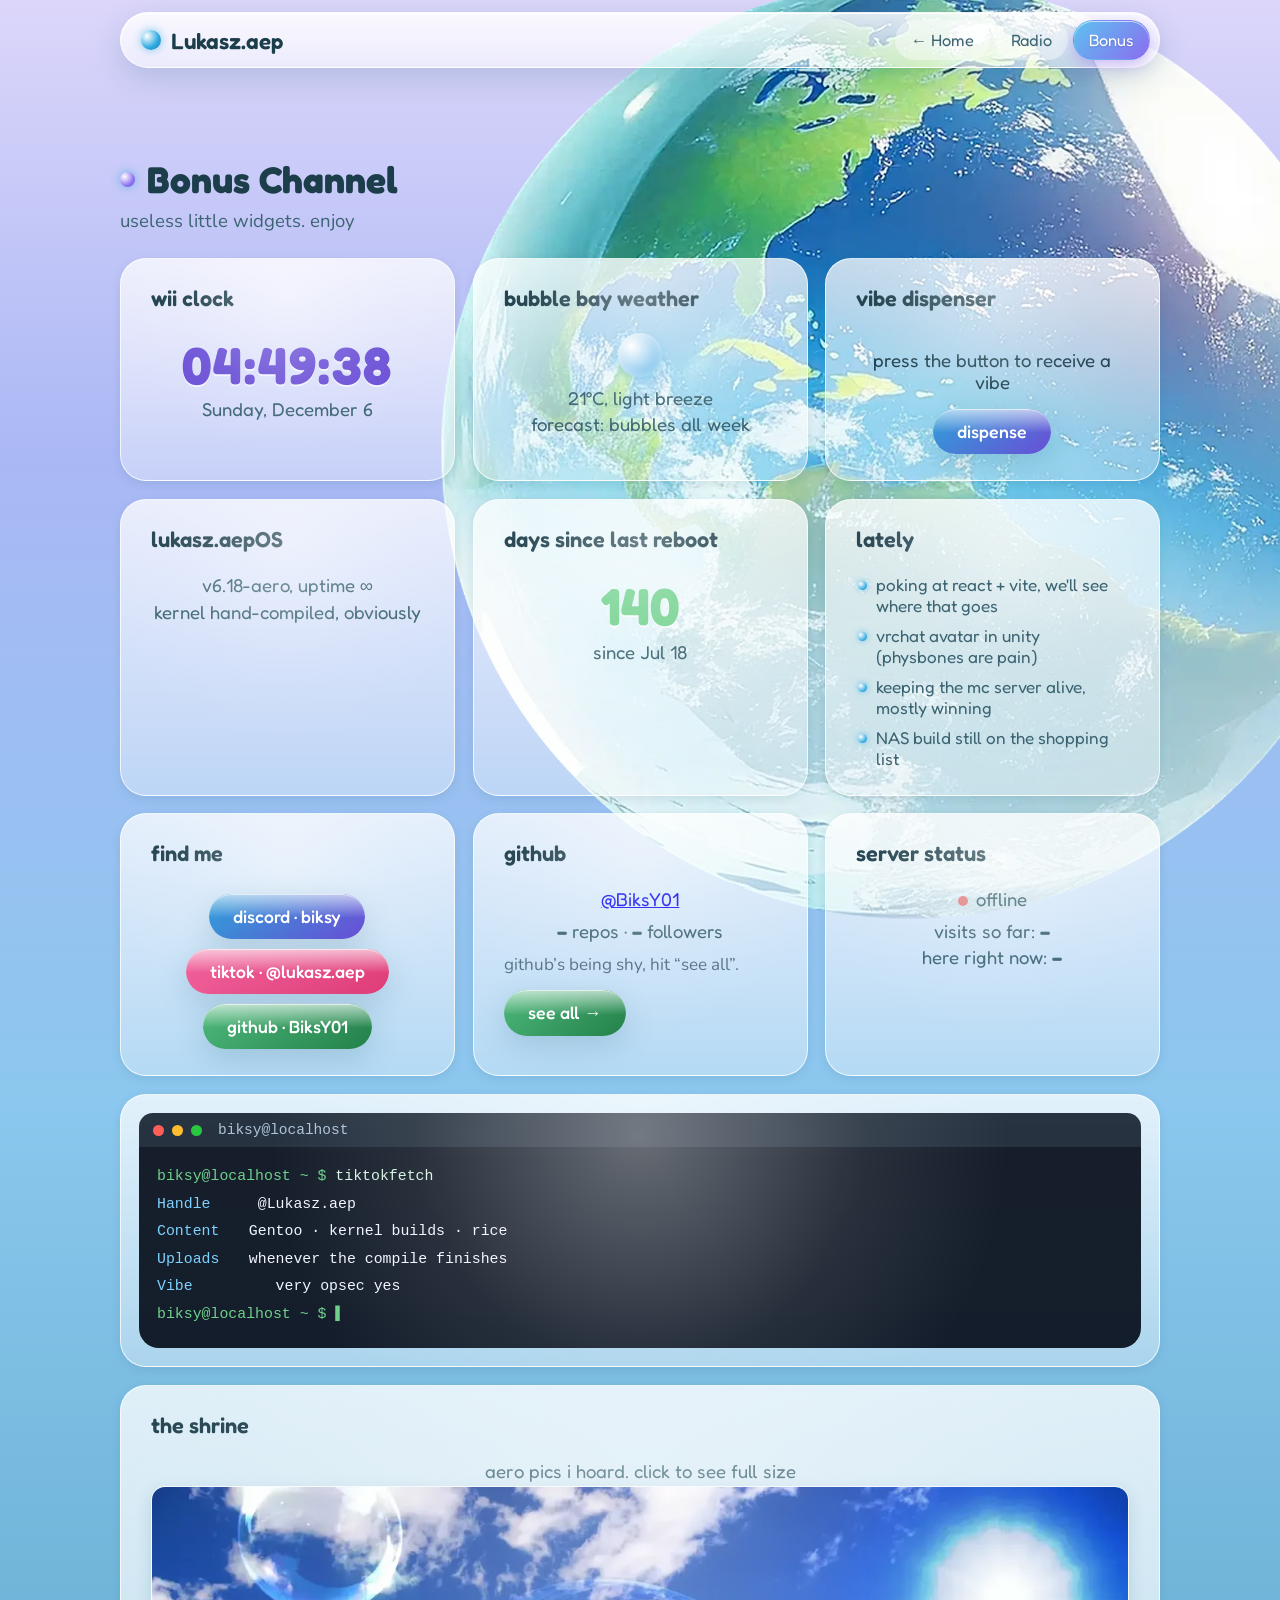
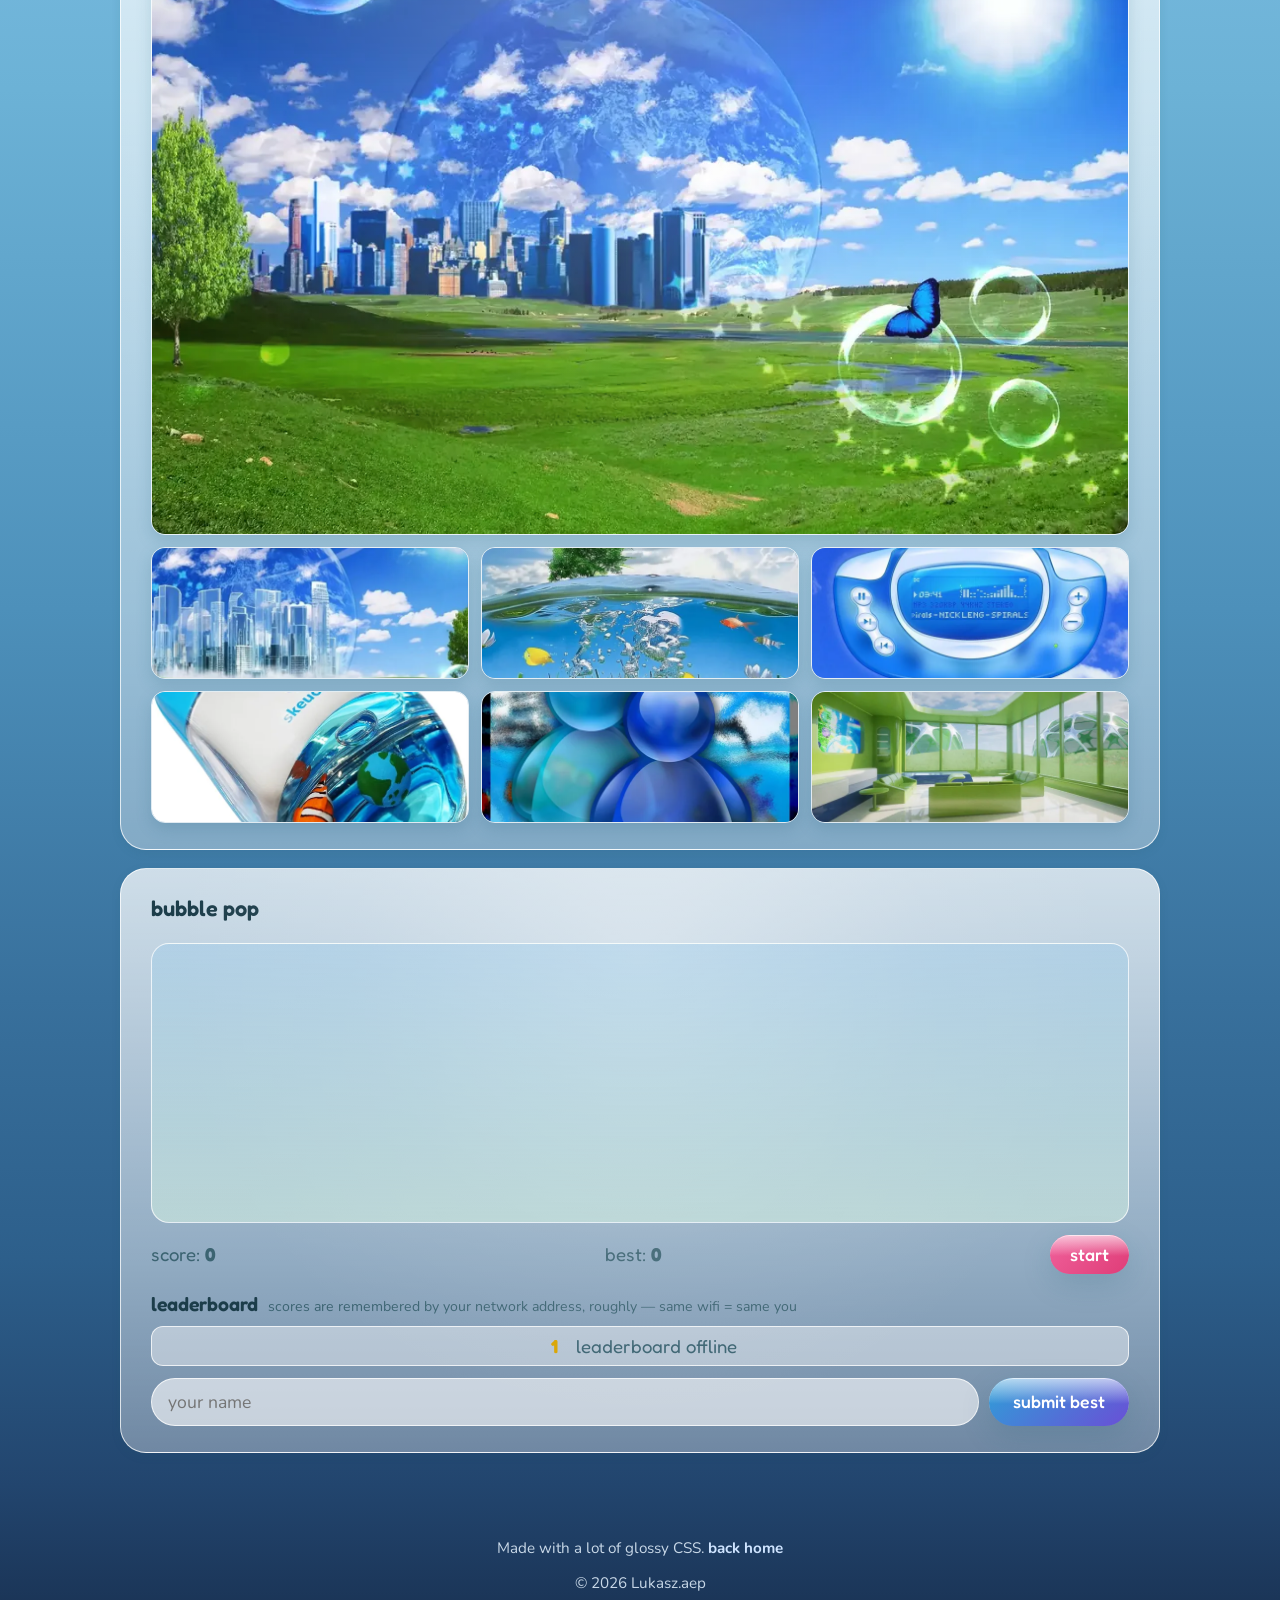
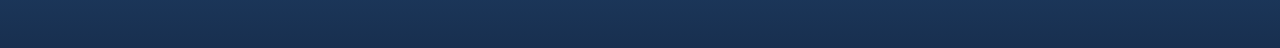
==== commit e30f8ab8: "bonus: live github card (repos/followers off the public api)" ====
--- a/bonus.html
+++ b/bonus.html
@@ -130,7 +130,16 @@
             <div class="findme">
               <a class="btn btn-blue" href="https://discord.com/users/646770952826388520" target="_blank" rel="noopener noreferrer">discord · biksy</a>
               <a class="btn btn-pink" href="https://www.tiktok.com/@Lukasz.aep" target="_blank" rel="noopener noreferrer">tiktok · @lukasz.aep</a>
+              <a class="btn btn-green" href="https://github.com/BiksY01" target="_blank" rel="noopener noreferrer">github · BiksY01</a>
             </div>
+          </div>
+
+          <div class="glass-panel widget reveal" id="ghCard">
+            <h3>github</h3>
+            <p class="status-line"><img id="ghAvatar" class="gh-avatar" alt="" width="34" height="34"><a href="https://github.com/BiksY01" target="_blank" rel="noopener noreferrer">@BiksY01</a></p>
+            <p class="weather-line"><strong id="ghRepos">–</strong> repos · <strong id="ghFollowers">–</strong> followers</p>
+            <ul class="gh-list" id="ghList"><li class="muted">loading…</li></ul>
+            <a class="btn btn-green" href="https://github.com/BiksY01?tab=repositories" target="_blank" rel="noopener noreferrer">see all →</a>
           </div>
 
           <div class="glass-panel widget">
--- a/css/style.css
+++ b/css/style.css
@@ -1815,3 +1815,12 @@
     animation-iteration-count: infinite !important;
   }
 }
+
+/* ---------- github card (bonus) ---------- */
+.gh-avatar{ width: 34px; height: 34px; border-radius: 50%; vertical-align: middle; margin-right: 8px; border: 1px solid var(--glass-border); }
+img.gh-avatar:not([src]){ display: none; }
+.gh-list{ list-style: none; margin: 12px 0 14px; padding: 0; display: grid; gap: 8px; }
+.gh-list li{ font-size: 0.92rem; line-height: 1.3; }
+.gh-list a{ font-weight: 600; }
+.gh-desc{ display: block; opacity: 0.7; font-size: 0.82rem; }
+.muted{ opacity: 0.65; }
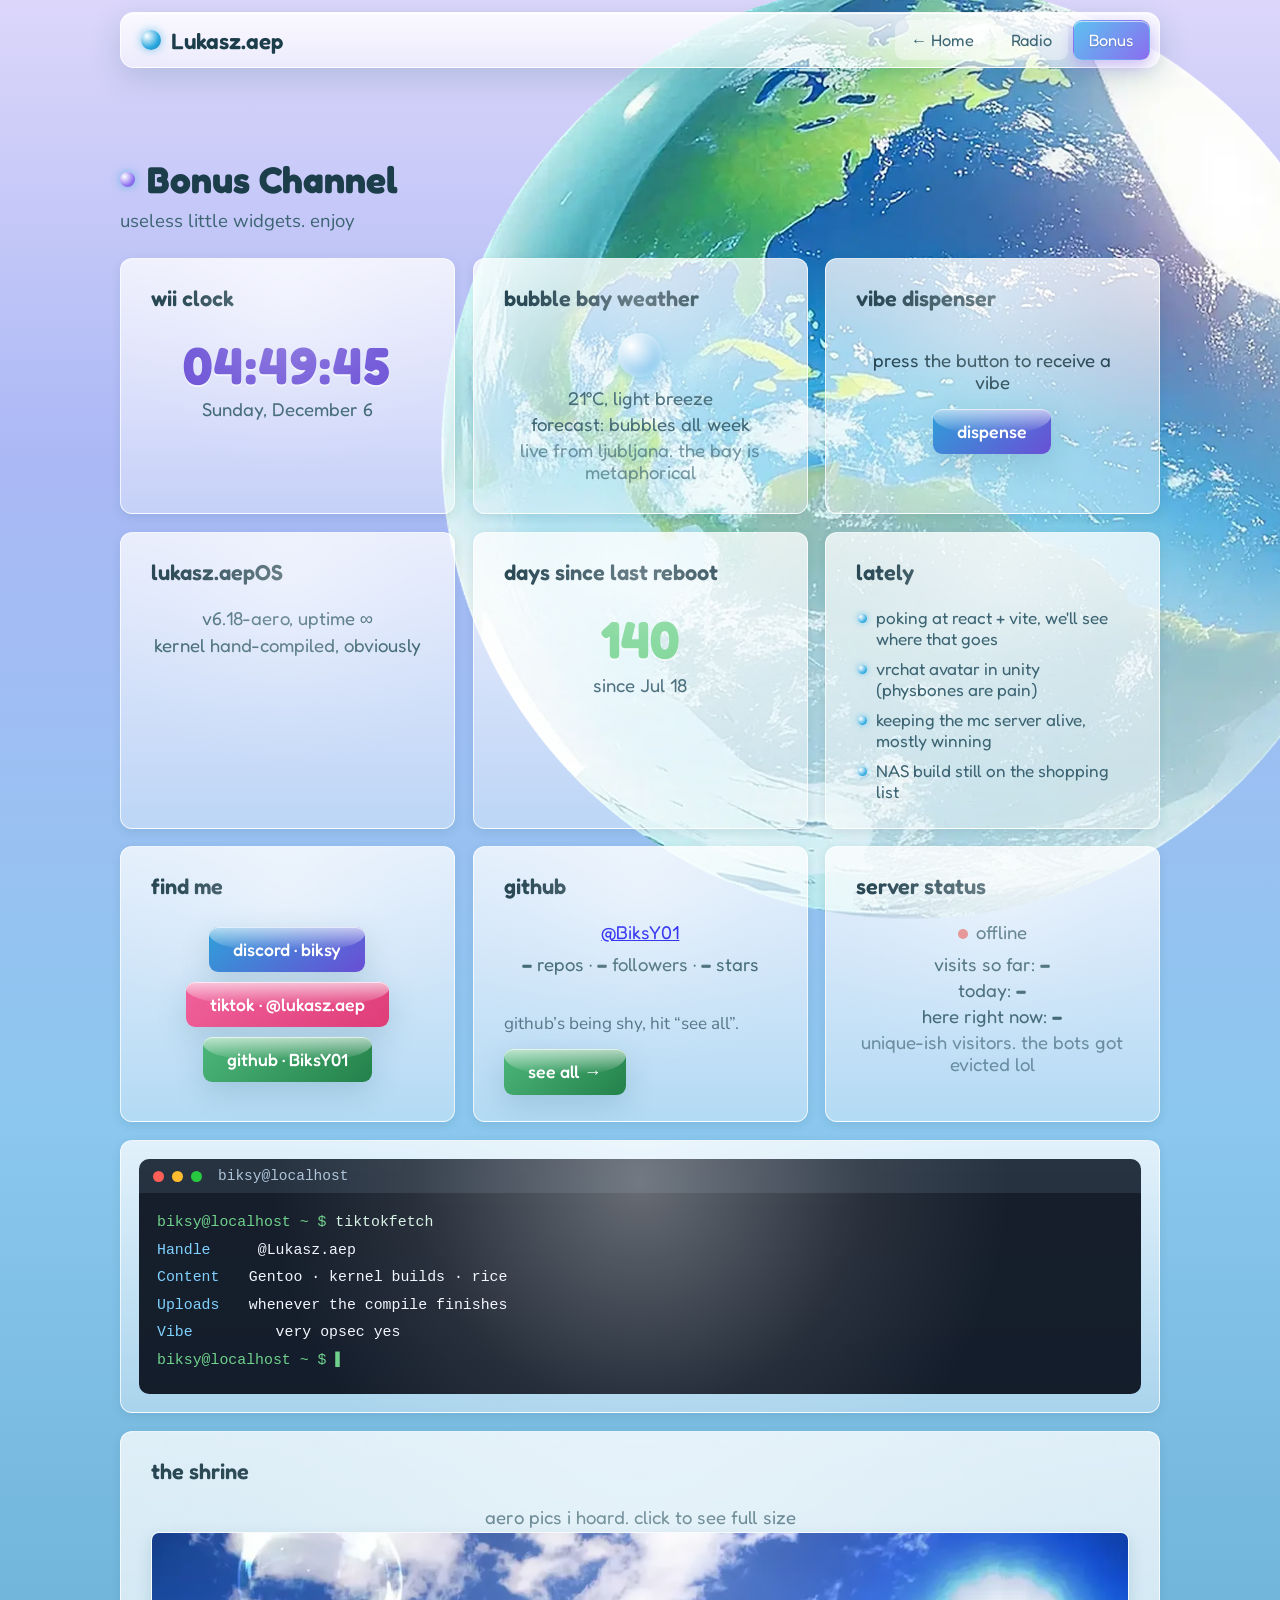
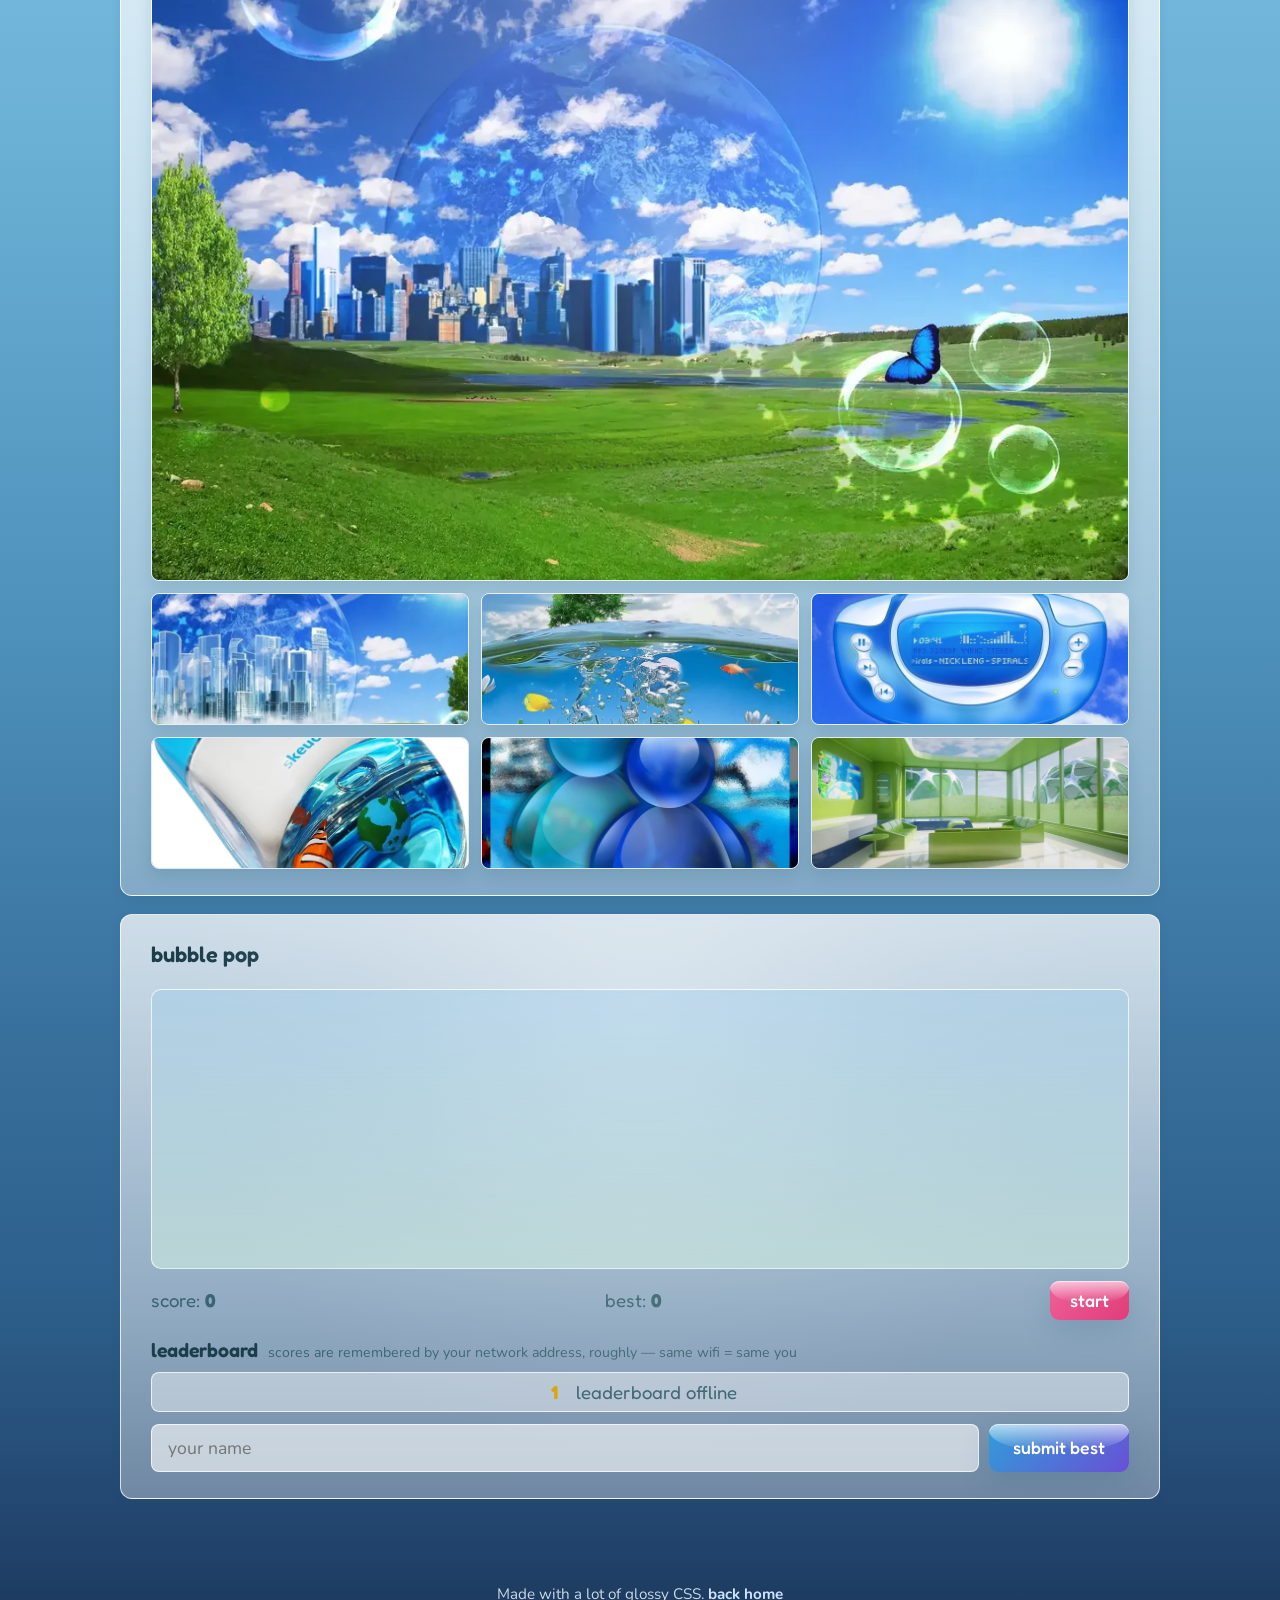
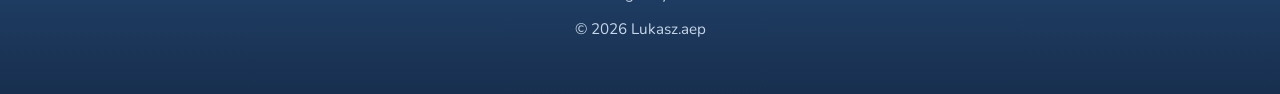
==== commit a84305a1: "overhaul: de-AI pass, real widget data, softer rounding, nav + scaling fixes - emoji/text icons -> g" ====
--- a/bonus.html
+++ b/bonus.html
@@ -91,8 +91,9 @@
           <div class="glass-panel widget">
             <h3>bubble bay weather</h3>
             <div class="weather-orb" aria-hidden="true"></div>
-            <p class="weather-line">21°C, light breeze</p>
+            <p class="weather-line" id="wxLine">21°C, light breeze</p>
             <p class="weather-line">forecast: bubbles all week</p>
+            <p class="weather-line muted">live from ljubljana. the bay is metaphorical</p>
           </div>
 
           <div class="glass-panel widget">
@@ -136,8 +137,9 @@
 
           <div class="glass-panel widget reveal" id="ghCard">
             <h3>github</h3>
-            <p class="status-line"><img id="ghAvatar" class="gh-avatar" alt="" width="34" height="34"><a href="https://github.com/BiksY01" target="_blank" rel="noopener noreferrer">@BiksY01</a></p>
-            <p class="weather-line"><strong id="ghRepos">–</strong> repos · <strong id="ghFollowers">–</strong> followers</p>
+            <p class="status-line"><img id="ghAvatar" class="gh-avatar" alt="" width="34" height="34"><a href="https://github.com/BiksY01" target="_blank" rel="noopener noreferrer">@BiksY01</a> <span class="muted" id="ghSince"></span></p>
+            <p class="weather-line"><strong id="ghRepos">–</strong> repos · <strong id="ghFollowers">–</strong> followers · <strong id="ghStars">–</strong> stars</p>
+            <p class="weather-line muted" id="ghLangs">&nbsp;</p>
             <ul class="gh-list" id="ghList"><li class="muted">loading…</li></ul>
             <a class="btn btn-green" href="https://github.com/BiksY01?tab=repositories" target="_blank" rel="noopener noreferrer">see all →</a>
           </div>
@@ -146,7 +148,9 @@
             <h3>server status</h3>
             <p class="status-line"><span class="status-dot" id="statusDot"></span><span id="statusText">checking…</span></p>
             <p class="weather-line">visits so far: <strong id="statVisits">–</strong></p>
+            <p class="weather-line">today: <strong id="statToday">–</strong></p>
             <p class="weather-line">here right now: <strong id="statOnline">–</strong></p>
+            <p class="weather-line muted">unique-ish visitors. the bots got evicted lol</p>
           </div>
 
         </div>
--- a/css/style.css
+++ b/css/style.css
@@ -99,7 +99,7 @@
   color: var(--aero-purple-deep);
   text-decoration: none;
   padding: 10px 20px;
-  border-radius: 999px;
+  border-radius: 8px;
   background: linear-gradient(180deg, rgba(255,255,255,0.95), rgba(255,255,255,0.7));
   border: 1px solid var(--glass-border);
   box-shadow: var(--shadow-soft), inset 0 1px 0 rgba(255,255,255,0.9);
@@ -287,7 +287,7 @@
   gap: 18px;
   background: linear-gradient(180deg, rgba(255,255,255,0.85), rgba(255,255,255,0.55));
   border: 1px solid var(--glass-border);
-  border-radius: 999px;
+  border-radius: 14px;
   padding: 7px 9px 7px 20px;
   box-shadow: var(--shadow-soft), inset 0 1px 0 rgba(255,255,255,0.9);
   -webkit-backdrop-filter: blur(10px);
@@ -331,7 +331,7 @@
   text-decoration: none;
   color: var(--text-mid);
   padding: 9px 15px;
-  border-radius: 999px;
+  border-radius: 9px;
   background: rgba(255,255,255,0.4);
   border: 1px solid transparent;
   transition: transform 0.18s ease, background 0.18s ease, box-shadow 0.18s ease, color 0.18s ease;
@@ -360,9 +360,14 @@
 .tab:active{ transform: translateY(0) scale(0.96); }
 .tab.active{
   color: #fff;
+  text-shadow: 0 1px 2px rgba(0,0,0,0.18);
+}
+/* the active tab itself stays transparent — the glider pill underneath IS
+   the highlight, so you actually see it glide between channels instead of
+   the color snapping. if js never armed the glider, paint the tab directly. */
+.tabs:not(:has(.tab-glider.ready)) .tab.active{
   background: linear-gradient(135deg, #5cc2f0, var(--aero-purple));
   box-shadow: 0 6px 16px rgba(139,109,240,0.45), inset 0 1px 0 rgba(255,255,255,0.6);
-  text-shadow: 0 1px 2px rgba(0,0,0,0.18);
 }
 .tab-extras{
   background: linear-gradient(135deg, #ffd3e8, #d9c9ff);
@@ -374,15 +379,28 @@
 .tab-glider{
   position: absolute;
   top: 0; left: 0;
-  border-radius: 999px;
+  border-radius: 9px;
   background: linear-gradient(135deg, #5cc2f0, var(--aero-purple));
-  box-shadow: 0 6px 16px rgba(139,109,240,0.45), inset 0 1px 0 rgba(255,255,255,0.6);
+  box-shadow: 0 8px 20px rgba(139,109,240,0.55), 0 0 18px rgba(92,194,240,0.4), inset 0 1px 0 rgba(255,255,255,0.6);
   z-index: -1;
   opacity: 0;
-  transition: transform 0.38s cubic-bezier(0.22, 1, 0.36, 1), width 0.38s cubic-bezier(0.22, 1, 0.36, 1), opacity 0.2s ease;
+  /* springy overshoot so the glide reads as a real slide, not a fade */
+  transition:
+    transform 0.55s cubic-bezier(0.34, 1.4, 0.64, 1),
+    width 0.55s cubic-bezier(0.34, 1.4, 0.64, 1),
+    height 0.55s cubic-bezier(0.34, 1.4, 0.64, 1),
+    opacity 0.2s ease;
 }
 .tab-glider.ready{ opacity: 1; }
 .lite .tab-glider{ transition: none; }
+
+/* mid-width nav: tighten the tabs so all ten fit one row instead of
+   stranding "Extras" alone on its own line */
+@media (max-width: 1120px){
+  .tabs{ justify-content: center; }
+  .tab{ font-size: 0.8rem; padding: 8px 11px; }
+  .tabs{ gap: 4px; }
+}
 
 /* ---------- 5. layout ---------- */
 main{ position: relative; z-index: 1; }
@@ -433,7 +451,7 @@
   --my: 15%;
   background: linear-gradient(180deg, rgba(255,255,255,0.75), rgba(255,255,255,0.35));
   border: 1px solid var(--glass-border);
-  border-radius: 26px;
+  border-radius: 12px;
   padding: 26px 30px;
   box-shadow: var(--shadow-soft), inset 0 1px 0 rgba(255,255,255,0.9), inset 0 0 0 1px var(--panel-edge);
   -webkit-backdrop-filter: blur(8px);
@@ -559,7 +577,7 @@
   color: #fff;
   padding: 12px 24px;
   border: 0;
-  border-radius: 999px;
+  border-radius: 9px;
   display: inline-flex;
   align-items: center;
   gap: 8px;
@@ -575,7 +593,7 @@
   top: 0; left: 0; right: 0;
   height: 55%;
   background: linear-gradient(180deg, rgba(255,255,255,0.65), rgba(255,255,255,0));
-  border-radius: 999px 999px 50% 50% / 999px 999px 100% 100%;
+  border-radius: 9px 9px 50% 50% / 9px 9px 100% 100%;
   pointer-events: none;
 }
 .btn::before{
@@ -667,16 +685,30 @@
   gap: 20px;
 }
 .about-card p{ line-height: 1.7; }
-.stat-card{ display: flex; flex-direction: column; justify-content: center; gap: 18px; }
-.stat{ text-align: center; }
-.stat-num{
-  display: block;
-  font-family: var(--font-display);
-  font-size: 1.4rem;
-  color: var(--aero-purple-deep);
-  font-weight: 600;
-}
-.stat-label{ font-size: 0.82rem; color: var(--text-mid); }
+/* the aero id card — replaced the old stat block (big-number stat grids
+   scream template; a glossy contact card actually says something) */
+.id-card{ display: flex; flex-direction: column; justify-content: center; gap: 14px; }
+.id-head{ display: flex; align-items: center; gap: 12px; }
+.id-orb{
+  width: 40px; height: 40px; border-radius: 50%; flex-shrink: 0;
+  background: radial-gradient(circle at 32% 28%, #e6f7ff, #66c6f0 45%, #1f7ec2);
+  box-shadow: inset 0 -5px 9px rgba(31, 58, 102, 0.25), 0 3px 8px rgba(30, 90, 110, 0.25);
+}
+.id-name{ display: block; font-family: var(--font-display); font-weight: 600; font-size: 1.15rem; color: var(--text-dark); }
+.id-sub{ display: block; font-size: 0.8rem; color: var(--text-mid); }
+.id-rows{ list-style: none; margin: 0; padding: 0; display: grid; gap: 8px; }
+.id-rows li{ display: flex; gap: 10px; align-items: baseline; font-size: 0.92rem; }
+.id-rows li > span:first-child{ color: var(--text-mid); font-size: 0.78rem; min-width: 84px; flex-shrink: 0; }
+.id-stamp{
+  align-self: flex-start;
+  transform: rotate(-2.5deg);
+  border: 1.5px dashed var(--aero-blue);
+  color: var(--aero-blue);
+  border-radius: 8px;
+  padding: 3px 10px;
+  font-size: 0.76rem;
+  letter-spacing: 0.04em;
+}
 
 code{
   background: rgba(139,109,240,0.14);
@@ -688,7 +720,11 @@
 
 /* ---------- 9. kernel ---------- */
 .feature-list{ line-height: 1.85; padding-left: 0; list-style: none; }
-.feature-list li{ display: flex; align-items: center; gap: 10px; }
+/* not flex: flex items can't wrap mid-sentence, so long lines with code
+   chips used to shoot out of the card on phones. the arrow hangs in a
+   gutter instead and the text flows like text. */
+.feature-list li{ position: relative; padding-left: 32px; }
+.feature-list .li-arrow{ position: absolute; left: 0; top: 0.5em; }
 .li-arrow{ width: 22px; height: 14px; flex-shrink: 0; }
 
 .setup-grid{
@@ -705,7 +741,7 @@
   padding: 14px 14px 0;
   background: linear-gradient(160deg, rgba(255,255,255,0.9), rgba(180,220,255,0.55));
   border: 1px solid var(--glass-border);
-  border-radius: 22px;
+  border-radius: 12px;
   box-shadow: var(--shadow-soft), inset 0 1px 0 rgba(255,255,255,0.9);
 }
 .monitor-screen{
@@ -758,7 +794,7 @@
   margin: -8px -12px 12px;
   padding: 9px 14px;
   background: rgba(20, 30, 45, 0.9);
-  border-radius: 14px 14px 0 0;
+  border-radius: 10px 10px 0 0;
 }
 .dot{ width: 11px; height: 11px; border-radius: 50%; }
 .dot-red{ background: #ff5f57; }
@@ -774,7 +810,7 @@
   margin: -12px -12px -8px;
   padding: 16px 18px 20px;
   background: rgba(12, 20, 32, 0.95);
-  border-radius: 0 0 20px 20px;
+  border-radius: 0 0 10px 10px;
   color: #d6f3e3;
   font-size: 0.8rem;
   line-height: 1.85;
@@ -801,12 +837,16 @@
   transform: translateY(-6px) scale(1.02);
   box-shadow: 0 16px 34px rgba(43,168,224,0.28);
 }
-.project-icon{ font-size: 1.7rem; margin-bottom: 8px; }
+.project-icon{ margin-bottom: 8px; }
+.project-icon svg{
+  width: 34px; height: 34px; display: block;
+  filter: drop-shadow(0 2px 3px rgba(30, 90, 110, 0.28));
+}
 .tags{ display: flex; gap: 8px; margin-top: 12px; }
 .tags span{
   font-size: 0.72rem;
   padding: 4px 10px;
-  border-radius: 999px;
+  border-radius: 6px;
   background: rgba(43,168,224,0.14);
   color: var(--aero-blue);
   font-weight: 700;
@@ -864,7 +904,7 @@
   z-index: 1;
   background: linear-gradient(165deg, rgba(255,255,255,0.92), rgba(200,228,252,0.75) 55%, rgba(255,255,255,0.85));
   border: 1px solid var(--glass-border);
-  border-radius: 28px;
+  border-radius: 12px;
   padding: 18px 20px 20px;
   box-shadow: var(--shadow-soft), inset 0 1px 0 rgba(255,255,255,0.95), inset 0 -8px 18px rgba(120,170,220,0.25);
 }
@@ -904,7 +944,7 @@
   overflow: hidden;
   background: linear-gradient(180deg, #123049 0%, #0a1c2e 100%);
   border: 2px solid rgba(255,255,255,0.35);
-  border-radius: 14px;
+  border-radius: 10px;
   box-shadow: inset 0 4px 14px rgba(0,0,0,0.55), inset 0 -2px 8px rgba(43,168,224,0.25);
   padding: 12px 14px 10px;
   display: flex;
@@ -1032,7 +1072,7 @@
   font-family: var(--font-display);
   font-size: 0.84rem;
   padding: 8px 14px;
-  border-radius: 999px;
+  border-radius: 8px;
   border: 1px solid var(--glass-border);
   background: rgba(255,255,255,0.55);
   color: var(--text-mid);
@@ -1067,7 +1107,7 @@
   appearance: none;
   width: 150px;
   height: 8px;
-  border-radius: 999px;
+  border-radius: 4px;
   background: linear-gradient(90deg, #8bc7ee, #8b6df0);
   outline: none;
   cursor: pointer;
@@ -1221,7 +1261,7 @@
 }
 .shrine-grid a{
   display: block;
-  border-radius: 14px;
+  border-radius: 8px;
   overflow: hidden;
   border: 1px solid var(--glass-border);
   box-shadow: 0 6px 16px rgba(30,90,110,0.18);
@@ -1242,7 +1282,7 @@
   position: relative;
   height: 280px;
   overflow: hidden;
-  border-radius: 18px;
+  border-radius: 10px;
   background: linear-gradient(180deg, rgba(139,199,238,0.3), rgba(214,243,227,0.55));
   border: 1px solid var(--glass-border);
   touch-action: manipulation;
@@ -1299,7 +1339,7 @@
   align-items: center;
   gap: 10px;
   padding: 8px 14px;
-  border-radius: 12px;
+  border-radius: 8px;
   background: rgba(255,255,255,0.42);
   border: 1px solid var(--glass-border);
   font-family: var(--font-display);
@@ -1326,7 +1366,7 @@
   font-family: var(--font-body);
   font-size: 0.95rem;
   padding: 11px 16px;
-  border-radius: 999px;
+  border-radius: 8px;
   border: 1px solid var(--glass-border);
   background: rgba(255,255,255,0.6);
   color: var(--text-dark);
@@ -1444,7 +1484,7 @@
     flex-direction: column;
     align-items: stretch;
     gap: 8px;
-    border-radius: 22px;
+    border-radius: 12px;
     padding: 10px 12px;
     backdrop-filter: none;
   }
@@ -1463,9 +1503,9 @@
   .btn-lg{ padding: 15px 26px; font-size: 0.92rem; }
   .scroll-hint{ margin-top: 22px; }
 
-  .glass-panel{ padding: 20px 18px; border-radius: 20px; backdrop-filter: none; }
+  .glass-panel{ padding: 20px 18px; border-radius: 10px; backdrop-filter: none; }
   .section-title{ font-size: clamp(1.3rem, 5.5vw, 1.6rem); }
-  .stat-num{ font-size: 1.25rem; }
+  .id-rows li > span:first-child{ min-width: 72px; }
   .terminal-body{ font-size: 0.7rem; }
   .terminal-topbar{ margin: -4px -6px 10px; }
   .setup-grid{ gap: 18px; }
@@ -1523,11 +1563,11 @@
   text-align: center;
   background: rgba(255,255,255,0.5);
   border: 1px solid var(--glass-border);
-  border-radius: 18px;
+  border-radius: 10px;
   padding: 14px 10px;
   box-shadow: var(--shadow-soft), inset 0 1px 0 rgba(255,255,255,0.8);
 }
-.net-ico{ font-size: 1.5rem; }
+.net-ico{ width: 32px; height: 32px; filter: drop-shadow(0 2px 3px rgba(30, 90, 110, 0.28)); }
 .net-node strong{ font-family: var(--font-display); font-weight: 600; }
 .net-desc{ font-size: 0.78rem; color: var(--text-mid); line-height: 1.4; }
 .net-link{
@@ -1543,7 +1583,7 @@
   position: absolute;
   left: 0; right: 0; top: 17px;
   height: 3px;
-  border-radius: 99px;
+  border-radius: 4px;
   background: linear-gradient(90deg, rgba(43,168,224,0.15), rgba(43,168,224,0.65), rgba(43,168,224,0.15));
 }
 /* little packets commuting between the boxes */
@@ -1574,7 +1614,7 @@
   background: rgba(255,255,255,0.78);
   border: 1px solid rgba(255,255,255,0.9);
   padding: 2px 8px;
-  border-radius: 999px;
+  border-radius: 6px;
   box-shadow: 0 2px 6px rgba(30,90,110,0.12);
 }
 .setup-cards{ grid-template-columns: 1fr 1fr; margin-top: 20px; }
@@ -1662,7 +1702,7 @@
 /* bonus: wide shrine banner */
 .shrine-wide{
   display: block;
-  border-radius: 14px;
+  border-radius: 8px;
   overflow: hidden;
   border: 1px solid var(--glass-border);
   box-shadow: 0 6px 16px rgba(30,90,110,0.18);
@@ -1760,7 +1800,7 @@
   width: 100%; height: 120px; display: block;
   background: rgba(255, 255, 255, 0.35);
   border: 1px solid var(--glass-border);
-  border-radius: 12px;
+  border-radius: 8px;
 }
 /* tps / tick / uptime strip under the graph */
 .mc-stats{ display: flex; gap: 10px; flex-wrap: wrap; }
@@ -1771,7 +1811,7 @@
   flex-direction: column;
   gap: 2px;
   padding: 8px 12px;
-  border-radius: 12px;
+  border-radius: 8px;
   background: rgba(255,255,255,0.4);
   border: 1px solid var(--glass-border);
 }
@@ -1785,7 +1825,7 @@
 .mc-players{ display: flex; flex-wrap: wrap; gap: 10px; }
 .mc-player{
   display: inline-flex; align-items: center; gap: 8px;
-  padding: 6px 14px; border-radius: 999px;
+  padding: 6px 14px; border-radius: 8px;
   background: rgba(255, 255, 255, 0.5);
   border: 1px solid var(--glass-border);
   font-size: 0.9rem; color: var(--text-dark);
@@ -1823,4 +1863,10 @@
 .gh-list li{ font-size: 0.92rem; line-height: 1.3; }
 .gh-list a{ font-weight: 600; }
 .gh-desc{ display: block; opacity: 0.7; font-size: 0.82rem; }
+.gh-meta{ display: block; font-size: 0.78rem; color: var(--text-mid); }
+.gh-dot{
+  display: inline-block; width: 9px; height: 9px; border-radius: 50%;
+  margin-right: 5px; vertical-align: baseline;
+  box-shadow: inset 0 -1px 2px rgba(0,0,0,0.25);
+}
 .muted{ opacity: 0.65; }
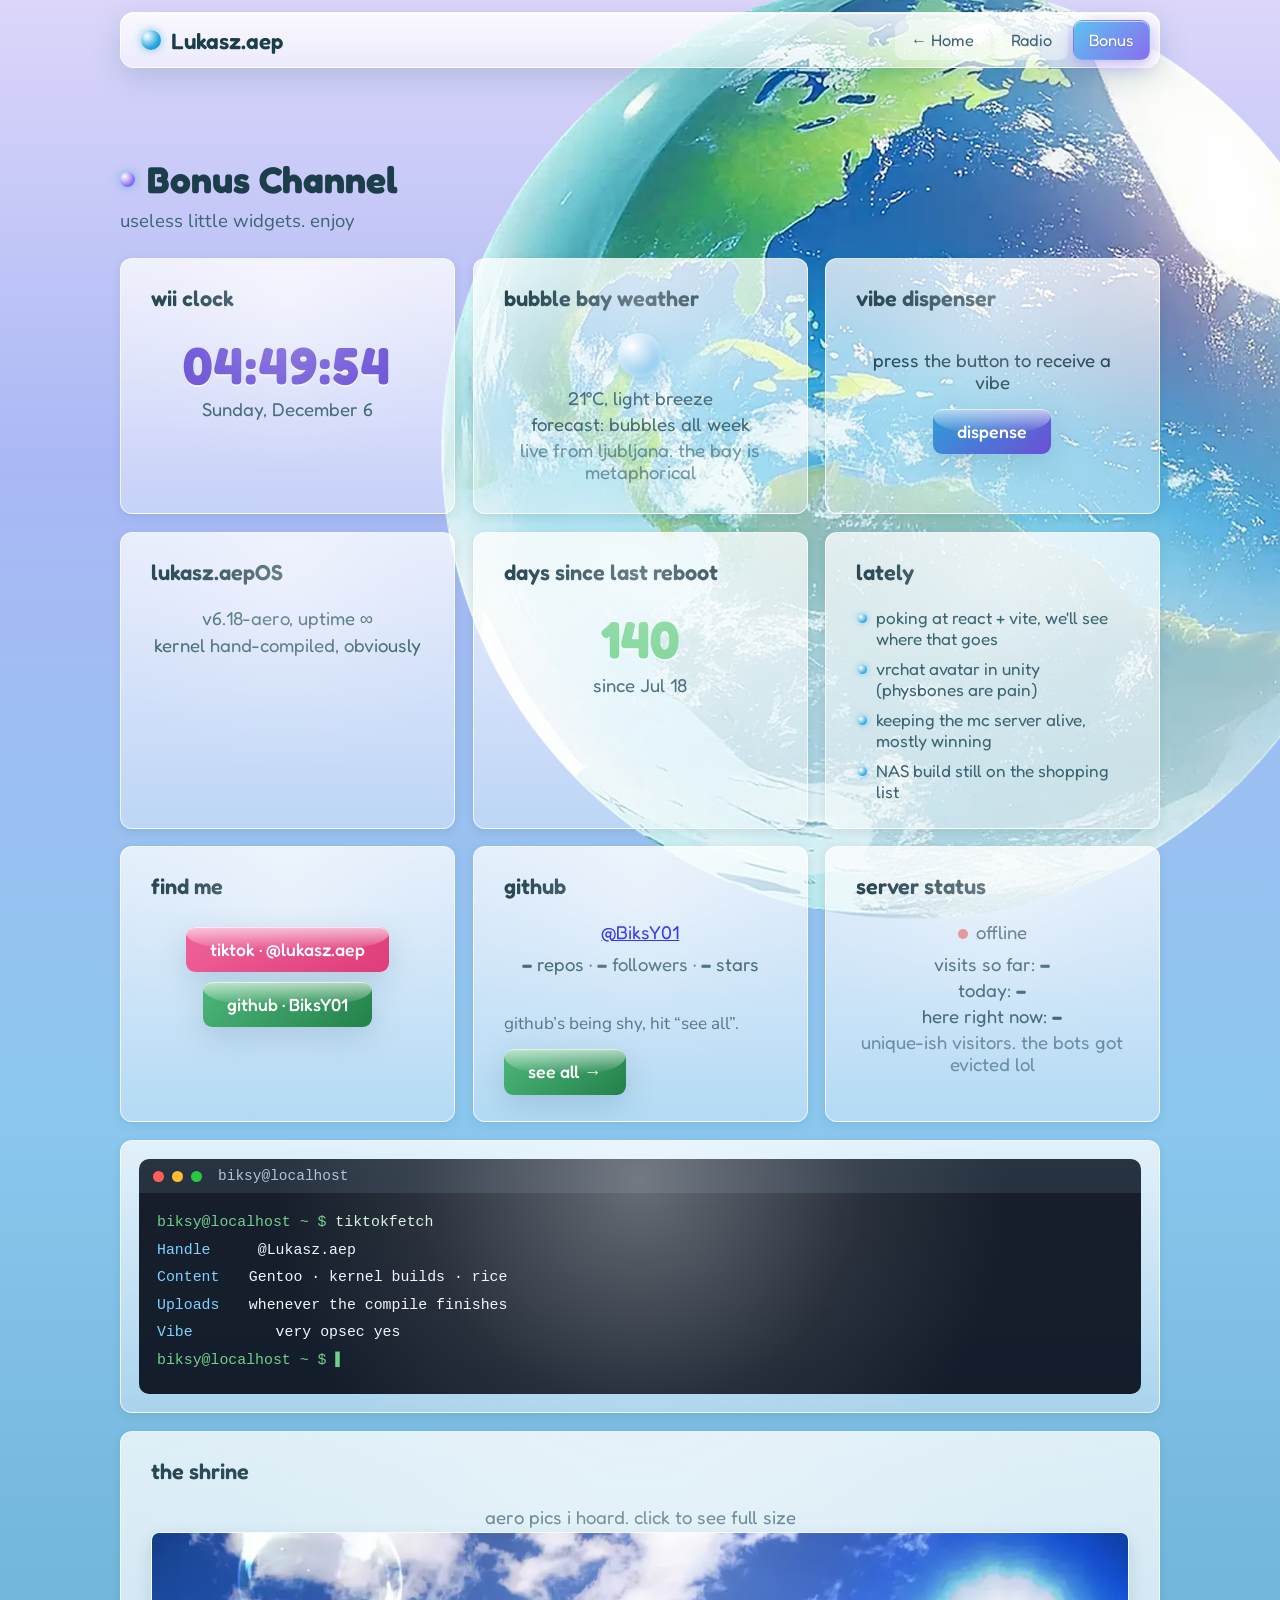
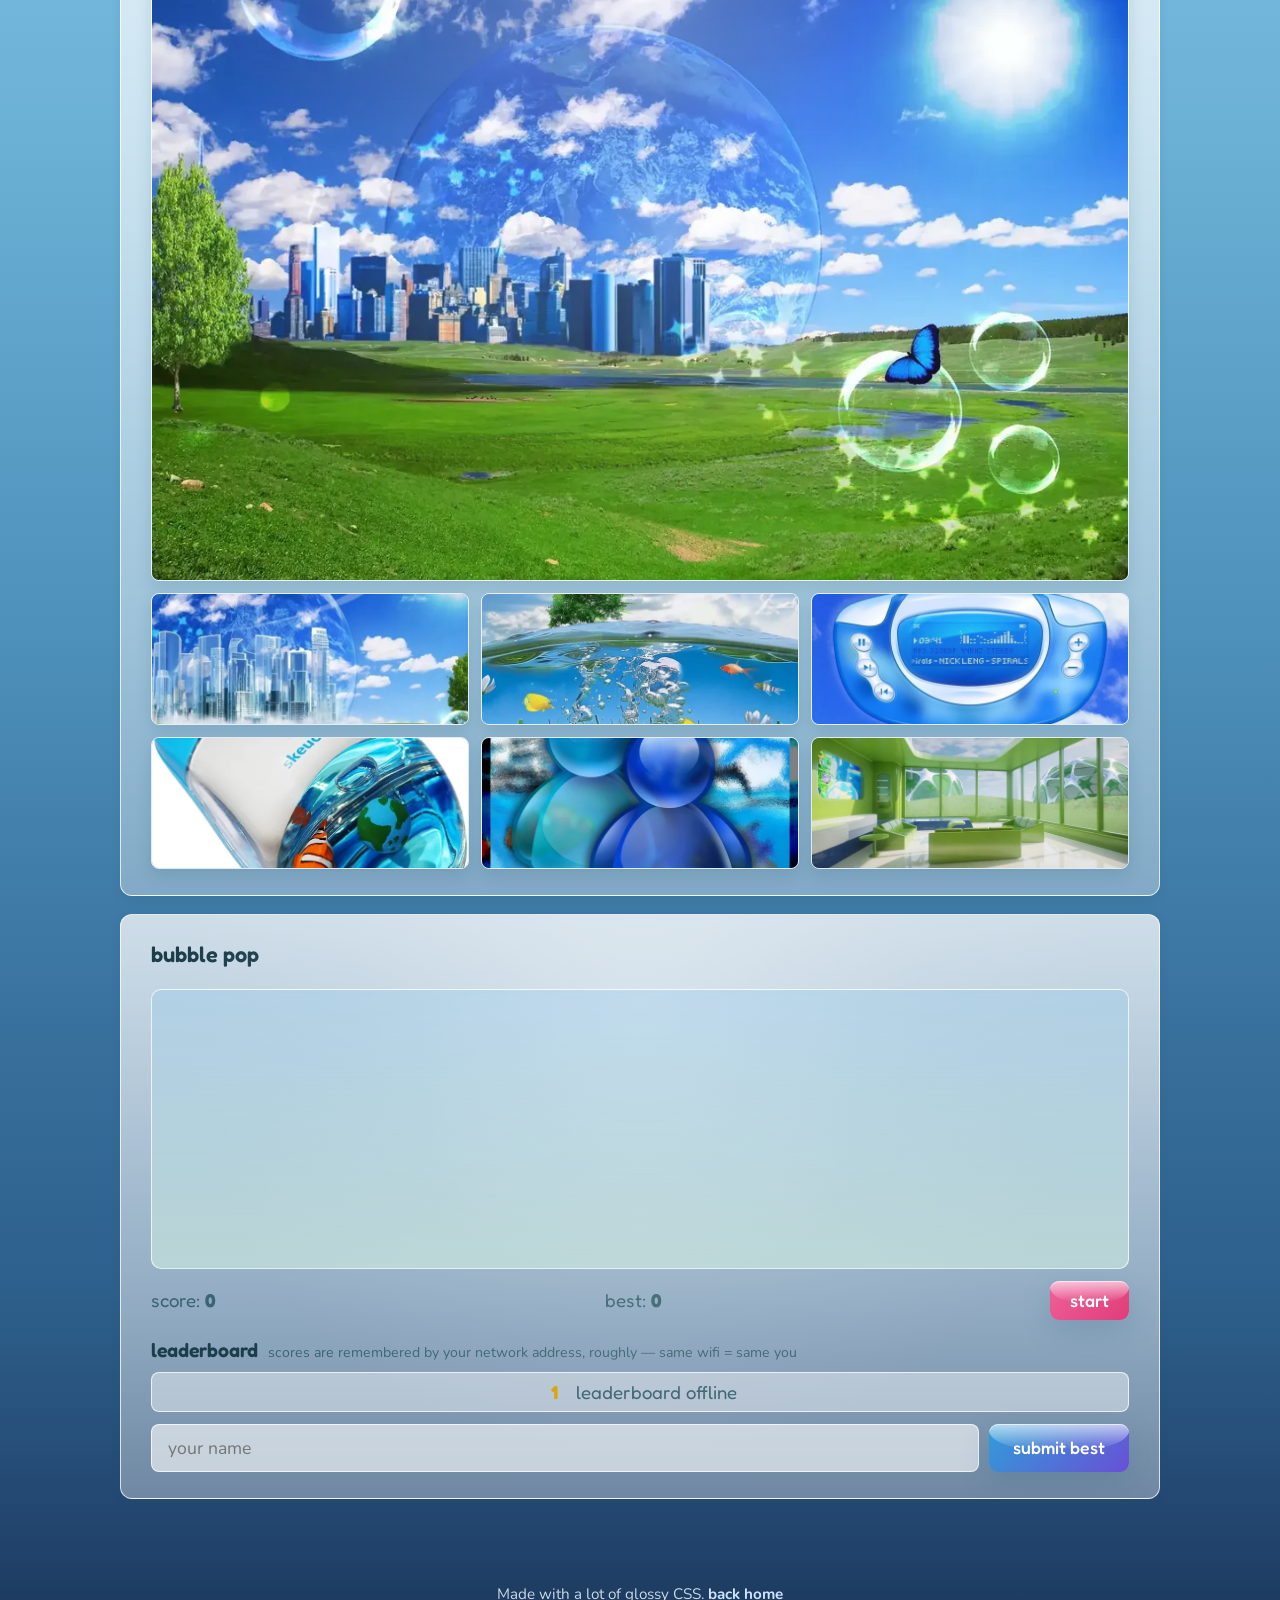
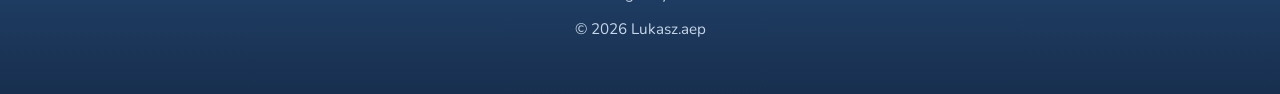
==== commit 3da072f5: "remove discord contact link (reduce site<->account linkage)" ====
--- a/bonus.html
+++ b/bonus.html
@@ -129,7 +129,6 @@
           <div class="glass-panel widget">
             <h3>find me</h3>
             <div class="findme">
-              <a class="btn btn-blue" href="https://discord.com/users/646770952826388520" target="_blank" rel="noopener noreferrer">discord · biksy</a>
               <a class="btn btn-pink" href="https://www.tiktok.com/@Lukasz.aep" target="_blank" rel="noopener noreferrer">tiktok · @lukasz.aep</a>
               <a class="btn btn-green" href="https://github.com/BiksY01" target="_blank" rel="noopener noreferrer">github · BiksY01</a>
             </div>
--- a/css/style.css
+++ b/css/style.css
@@ -8,6 +8,10 @@
    6  glass panels         14  footer & cursor
    7  hero                 15  lite mode
    8  about                16  phone sizes
+   after 16: net diagram, rice corner, mc status,
+   gh card — grew after the responsive blocks, so
+   their phone overrides need media queries BELOW
+   their base rules or the cascade eats them.
    ------------------------------------------------ */
 
 /* ---------- 1. tokens & fonts ---------- */
@@ -374,8 +378,8 @@
   color: #6a4fd6;
   font-weight: 600;
 }
-/* sliding "channel select" pill — js moves it to the active tab so the
-   highlight glides between channels instead of snapping. wii menu energy */
+/* sliding "channel select" pill — js keeps it sized to the active tab.
+   wii menu energy */
 .tab-glider{
   position: absolute;
   top: 0; left: 0;
@@ -1223,7 +1227,7 @@
   margin: 4px 0;
 }
 
-/* find me: discord + tiktok */
+/* find me: the button stack */
 .findme{
   display: flex;
   flex-direction: column;
@@ -1453,7 +1457,7 @@
 .lite *{ backdrop-filter: none !important; -webkit-backdrop-filter: none !important; }
 .lite .globe-glow{ display: none; }
 .lite .bubbles span:nth-child(n+3){ display: none; }
-.lite .glass-panel, .lite .card, .lite .project-card, .lite .mc-panel{
+.lite .glass-panel, .lite .project-card, .lite .mc-panel{
   box-shadow: 0 3px 10px rgba(30,90,110,0.12);
 }
 .lite .monitor, .lite .hero-monitor{ filter: none; }
@@ -1635,7 +1639,7 @@
     width: 100%;
     padding: 12px 16px;
   }
-  .net-ico{ font-size: 1.5rem; flex-shrink: 0; }
+  .net-ico{ flex-shrink: 0; }
   .net-node strong{ min-width: 78px; }
   .net-desc{ font-size: 0.72rem; }
   .net-link{
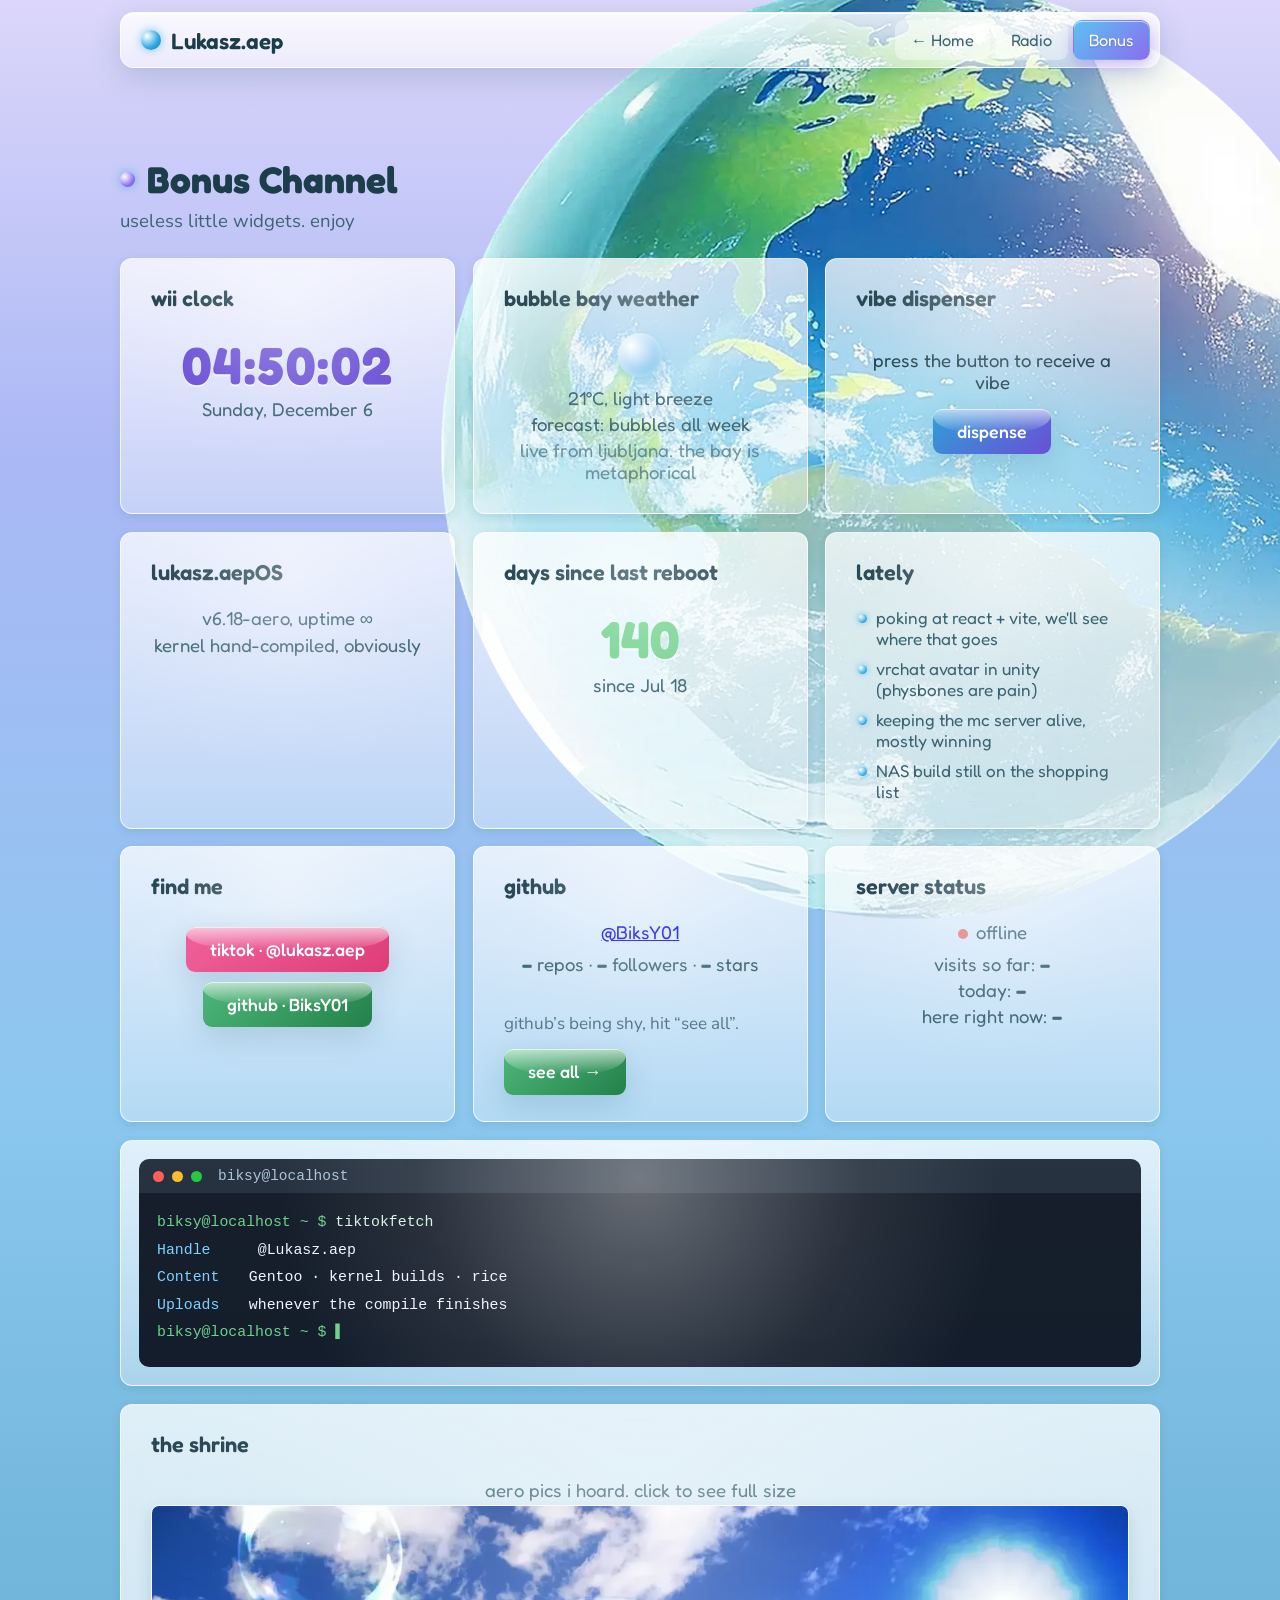
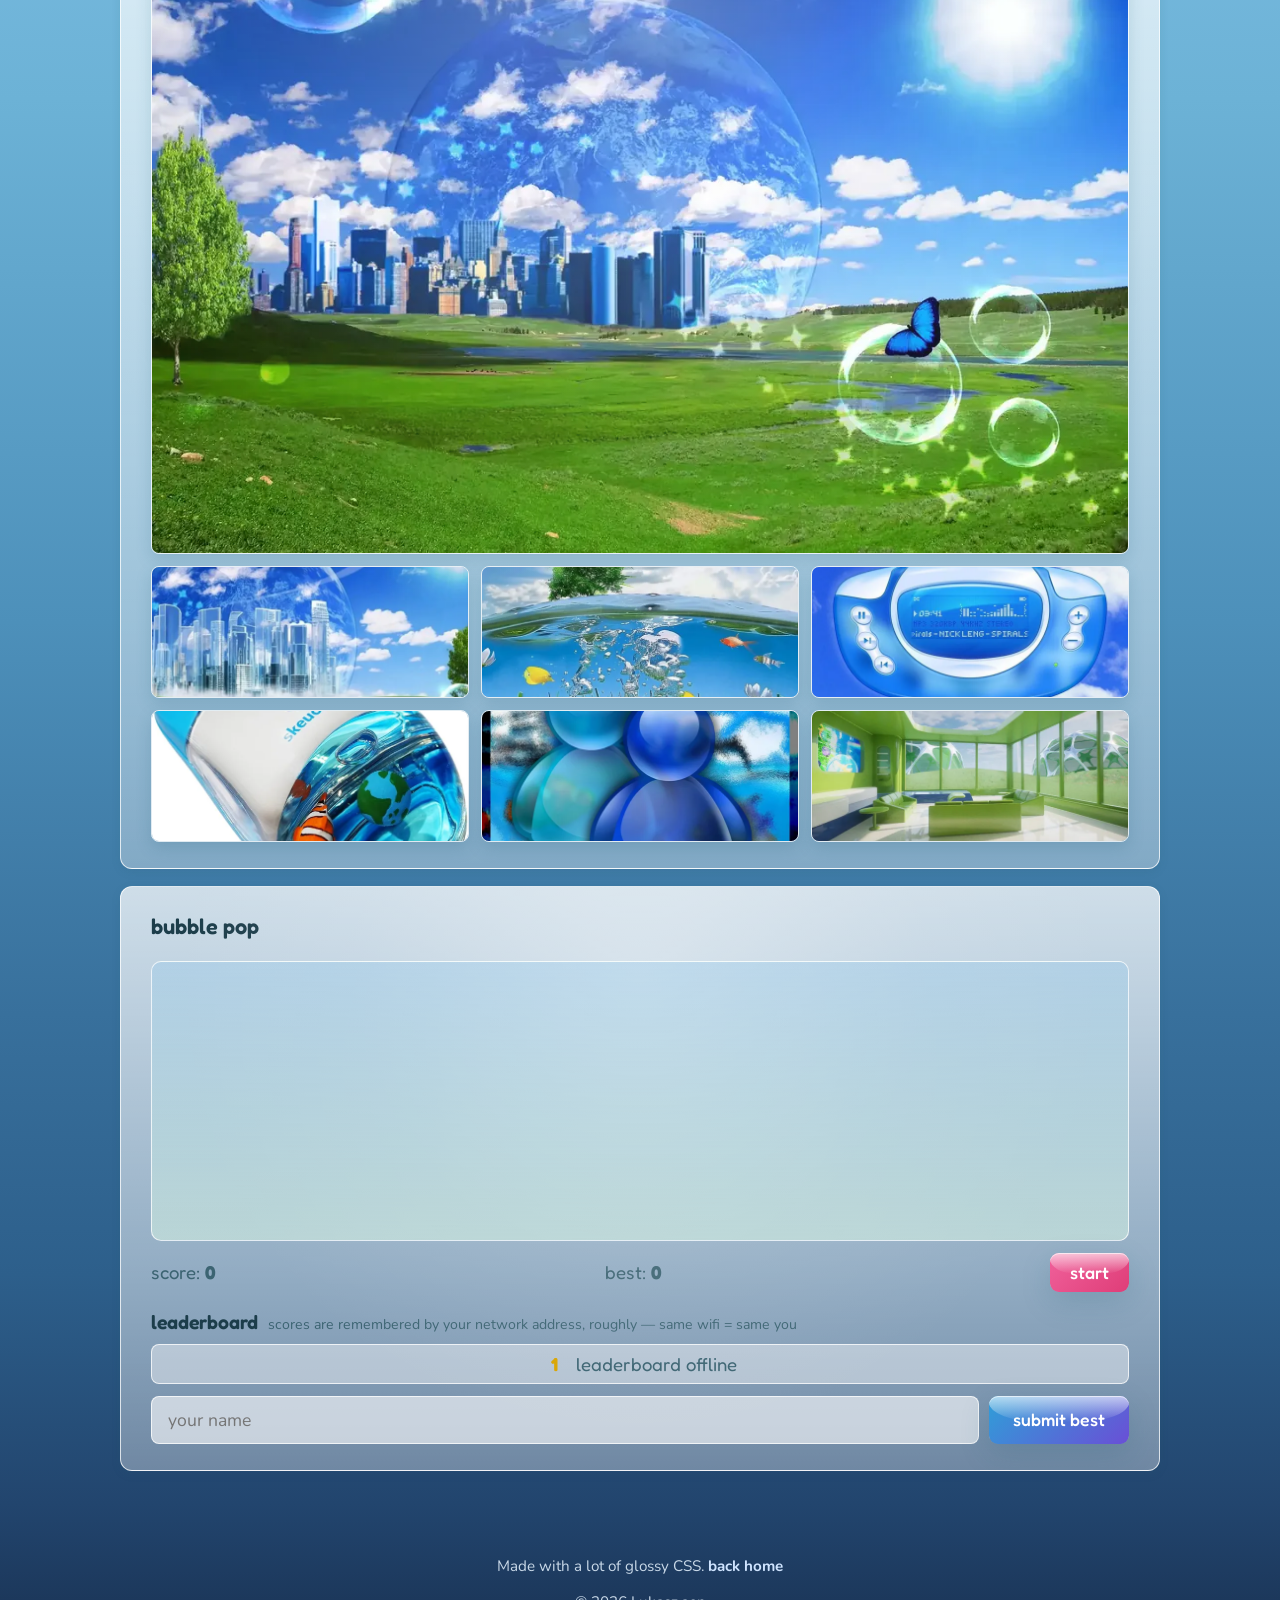
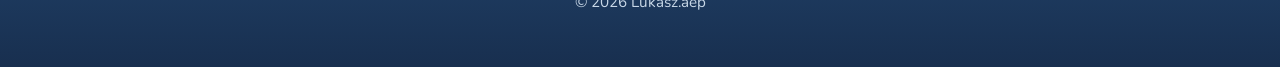
==== commit c14b6b01: "copy: drop two throwaway lines on the bonus page These were sitting staged in the working tree befor" ====
--- a/bonus.html
+++ b/bonus.html
@@ -149,7 +149,6 @@
             <p class="weather-line">visits so far: <strong id="statVisits">–</strong></p>
             <p class="weather-line">today: <strong id="statToday">–</strong></p>
             <p class="weather-line">here right now: <strong id="statOnline">–</strong></p>
-            <p class="weather-line muted">unique-ish visitors. the bots got evicted lol</p>
           </div>
 
         </div>
@@ -163,7 +162,6 @@
 <span class="t-key">Handle</span>   <span class="t-val">@Lukasz.aep</span>
 <span class="t-key">Content</span>  <span class="t-val">Gentoo · kernel builds · rice</span>
 <span class="t-key">Uploads</span>  <span class="t-val">whenever the compile finishes</span>
-<span class="t-key">Vibe</span>     <span class="t-val">very opsec yes</span>
 <span class="t-prompt">biksy@localhost ~ $</span> <span class="t-cursor">▌</span></pre>
         </div>
 
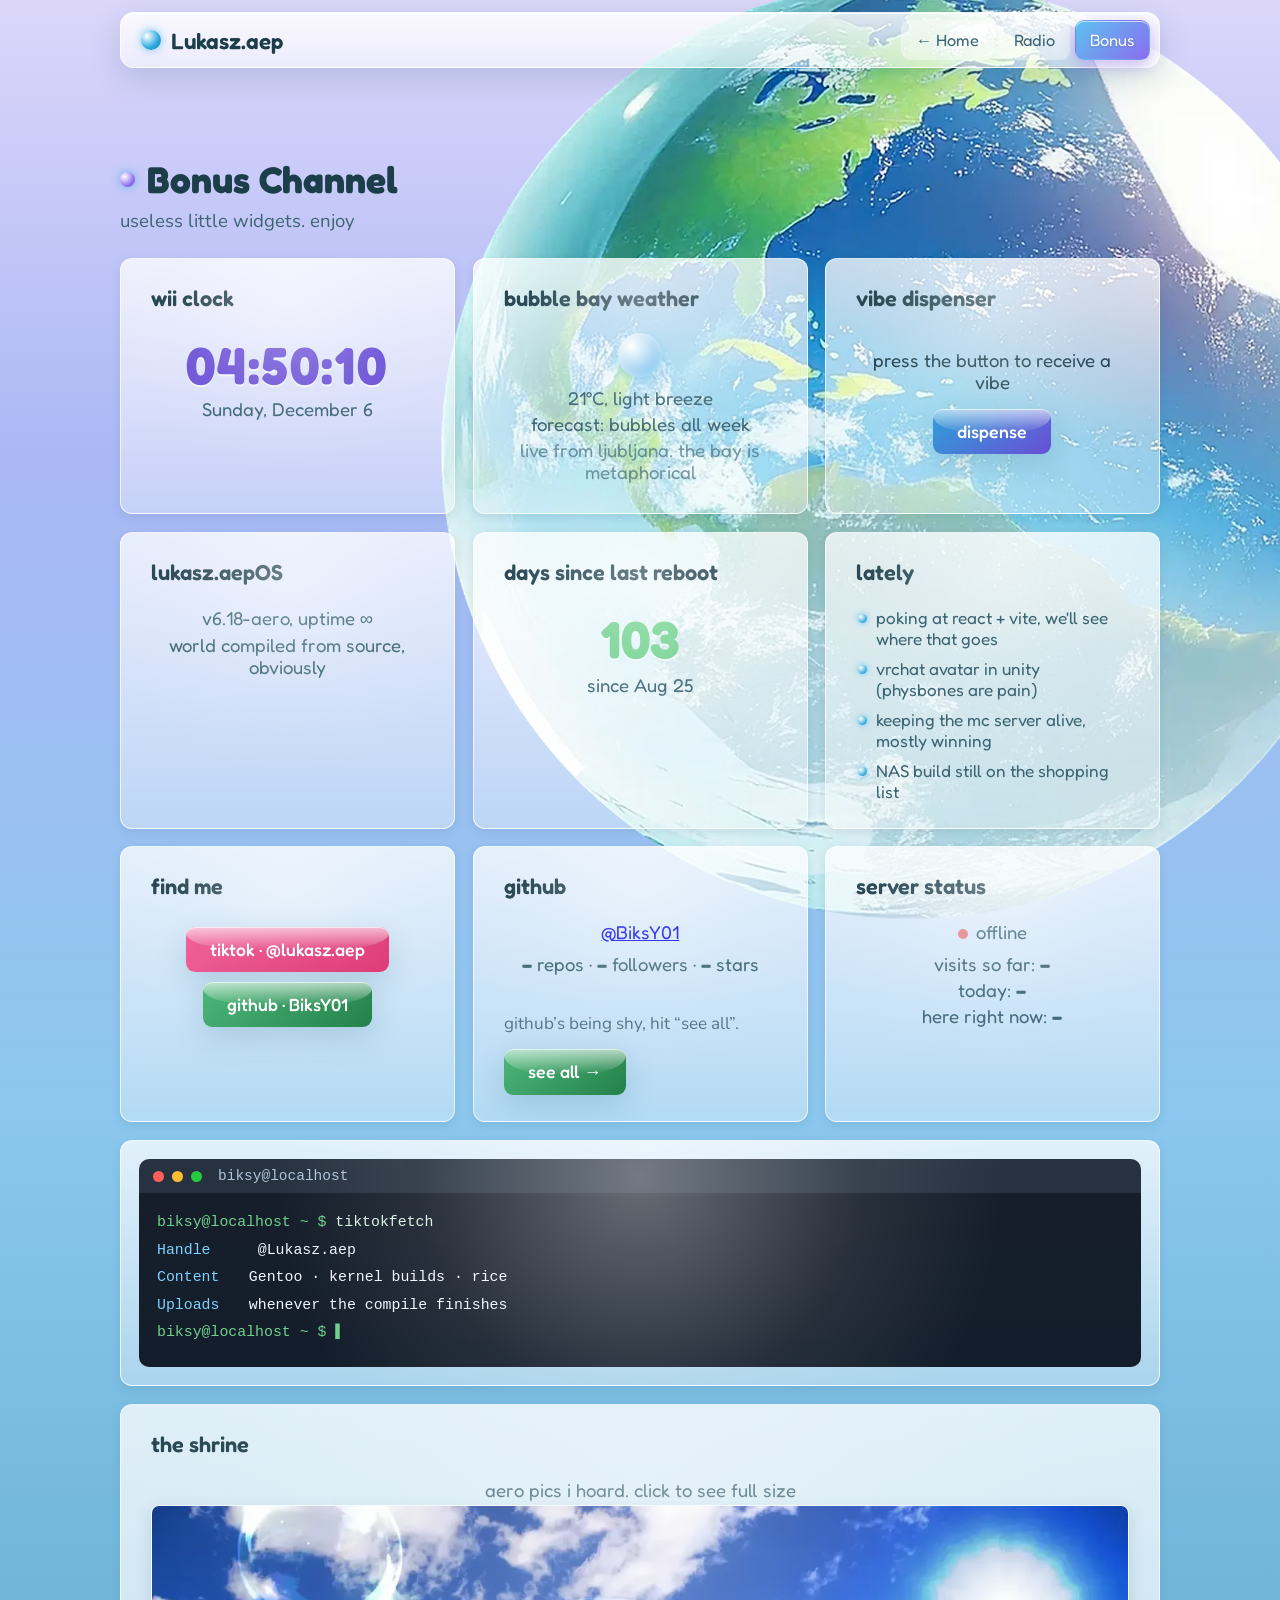
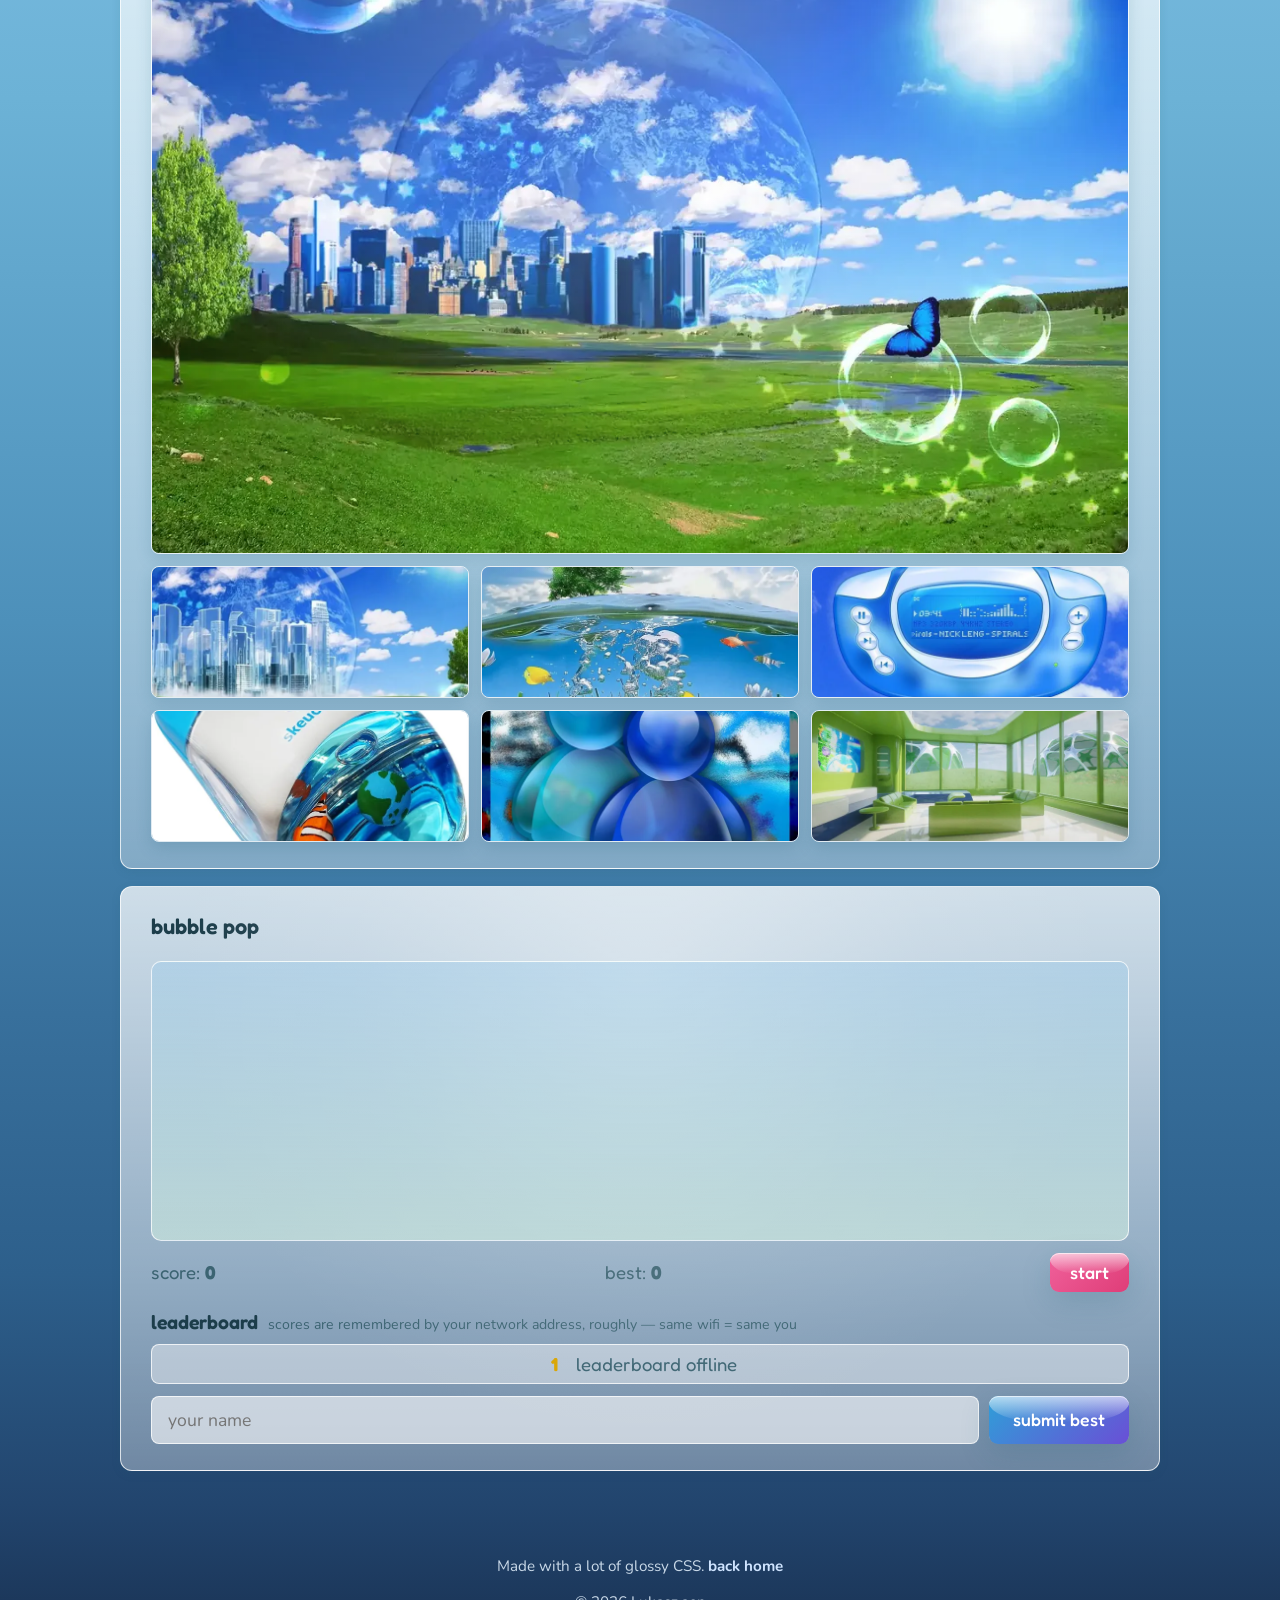
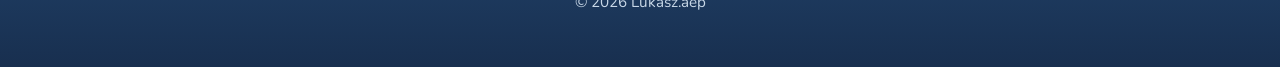
==== commit abdf6478: "fix: bonus page was wrong about the kernel and about its own uptime two things the audit turned up o" ====
--- a/bonus.html
+++ b/bonus.html
@@ -107,7 +107,7 @@
           <div class="glass-panel widget">
             <h3>lukasz.aepOS</h3>
             <p class="weather-line">v6.18-aero, uptime ∞</p>
-            <p class="weather-line">kernel hand-compiled, obviously</p>
+            <p class="weather-line">world compiled from source, obviously</p>
           </div>
 
           <div class="glass-panel widget">
--- a/css/style.css
+++ b/css/style.css
@@ -331,10 +331,11 @@
 }
 .tab{
   font-family: var(--font-display);
-  font-size: 0.88rem;
+  font-size: min(0.88rem, 16.6px); /* capped: the nav is pinned near 1009px at any
+     viewport, but rem grows with it, so past ~1440 the tabs outgrew their own bar */
   text-decoration: none;
   color: var(--text-mid);
-  padding: 9px 15px;
+  padding: 9px 14px; /* 14 not 15: eleven tabs overflowed a 1009px nav by 21px, and 11x2 edges x 1px buys back 22 */
   border-radius: 9px;
   background: rgba(255,255,255,0.4);
   border: 1px solid transparent;
@@ -413,6 +414,14 @@
   align-items: center;
   padding: 46px 20px;
   scroll-margin-top: 84px;
+  /* Skip rendering sections that are off screen. This page carries 21 infinite
+     animations and 8 backdrop-filters, and without this the browser keeps
+     compositing every one of them the whole time you are anywhere on the page,
+     not just when they are visible. On a GPU already under load that is what
+     the lag actually is. The intrinsic size keeps the scrollbar honest so
+     nothing jumps as sections come into range. */
+  content-visibility: auto;
+  contain-intrinsic-size: auto 700px;
 }
 .channel-inner{
   max-width: 1040px;
@@ -439,7 +448,9 @@
 }
 
 /* don't render channels that are off screen */
-#kernel, #projects, #vault, #setup, #server, #playing, #rice, #tiktok{ content-visibility: auto; }
+/* content-visibility now lives on .channel, with the intrinsic size this
+   ID list never had. An off-screen section measured 0 without it and the
+   scrollbar jumped every time one came into range. */
 #vault{ contain-intrinsic-size: auto 640px; }
 #rice{ contain-intrinsic-size: auto 620px; }
 #kernel{ contain-intrinsic-size: auto 1250px; }
@@ -1874,3 +1885,32 @@
   box-shadow: inset 0 -1px 2px rgba(0,0,0,0.25);
 }
 .muted{ opacity: 0.65; }
+
+/* ---------- veil widget slot ----------
+   The widget renders inside a shadow root, so nothing in here can style its
+   insides — this only positions the box on the page. It sat flush against the
+   project grid before, which read as two things colliding rather than one
+   section. */
+.widget-row{
+  margin-top: 34px;
+  padding-top: 30px;
+  border-top: 1px solid rgba(255,255,255,0.35);
+  display: grid;
+  gap: 22px;
+  /* two up while there is room for both to keep their own identity, one column
+     the moment there is not. each widget sizes its own insides off a container
+     query, so they do not need to agree on a width. */
+  grid-template-columns: repeat(2, minmax(0, 1fr));
+  /* stretch, not start: the two widgets are a pair and a ragged bottom edge
+     makes them read as unrelated. each one fills its cell and its own insides
+     push the shorter one out to match. */
+  align-items: stretch;
+}
+.widget-row > veil-widget,
+.widget-row > audio1-widget{ height: 100%; }
+@media (max-width: 860px){
+  .widget-row{ grid-template-columns: 1fr; }
+}
+@media (max-width: 700px){
+  .widget-row{ margin-top: 24px; padding-top: 22px; gap: 18px; }
+}
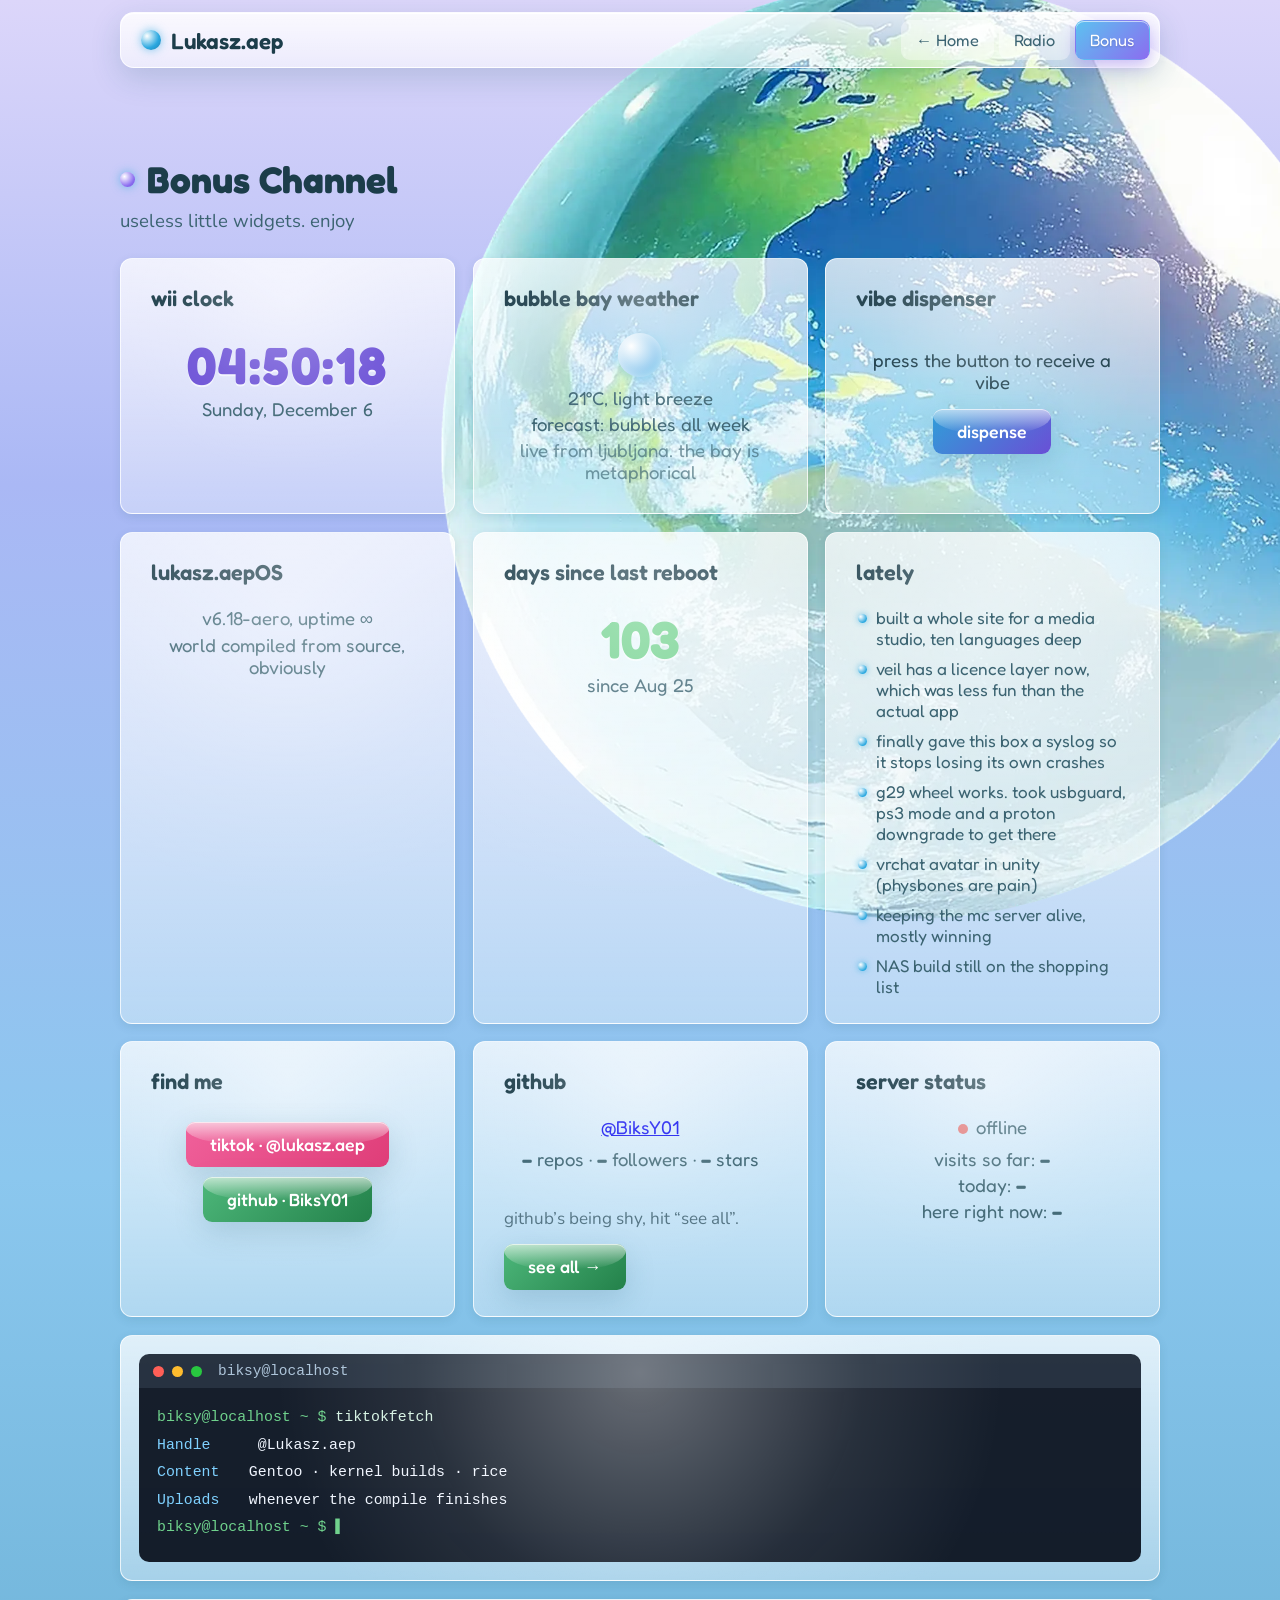
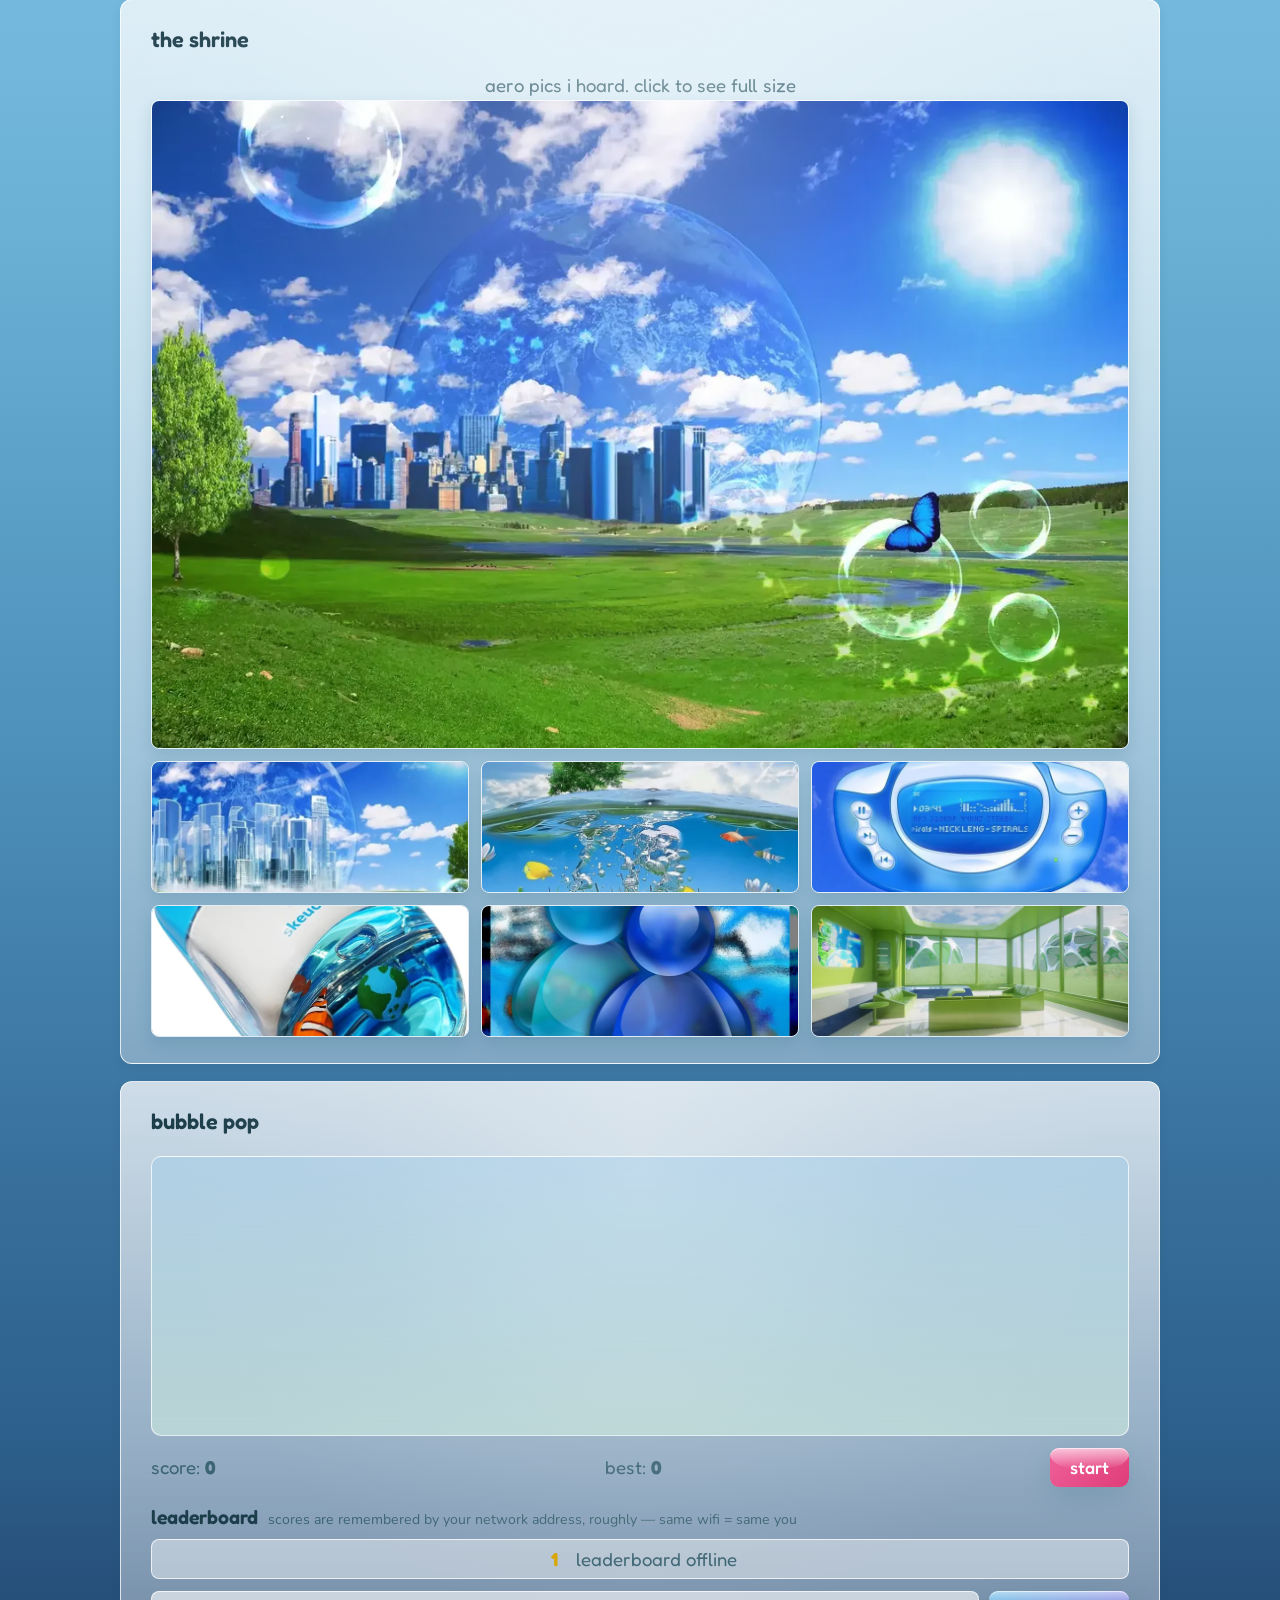
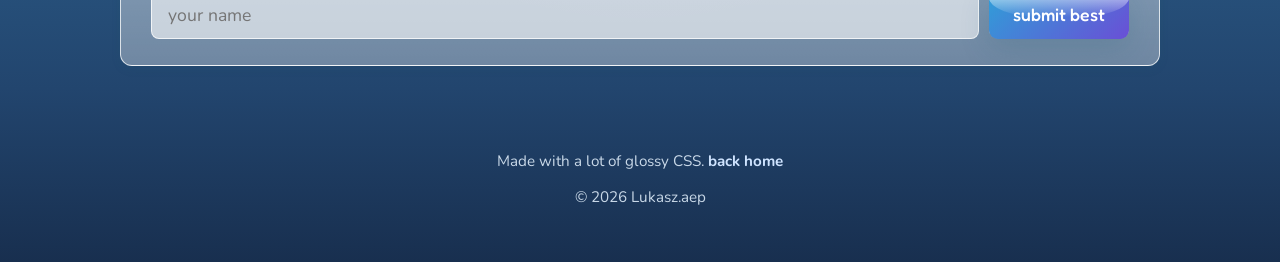
==== commit 5f6d738f: "content: the other machines, and stop lying about the rice added a fourth card to the kernel section" ====
--- a/bonus.html
+++ b/bonus.html
@@ -119,7 +119,10 @@
           <div class="glass-panel widget">
             <h3>lately</h3>
             <ul class="lately-list">
-              <li>poking at react + vite, we'll see where that goes</li>
+              <li>built a whole site for a media studio, ten languages deep</li>
+                <li>veil has a licence layer now, which was less fun than the actual app</li>
+                <li>finally gave this box a syslog so it stops losing its own crashes</li>
+                <li>g29 wheel works. took usbguard, ps3 mode and a proton downgrade to get there</li>
               <li>vrchat avatar in unity (physbones are pain)</li>
               <li>keeping the mc server alive, mostly winning</li>
               <li>NAS build still on the shopping list</li>
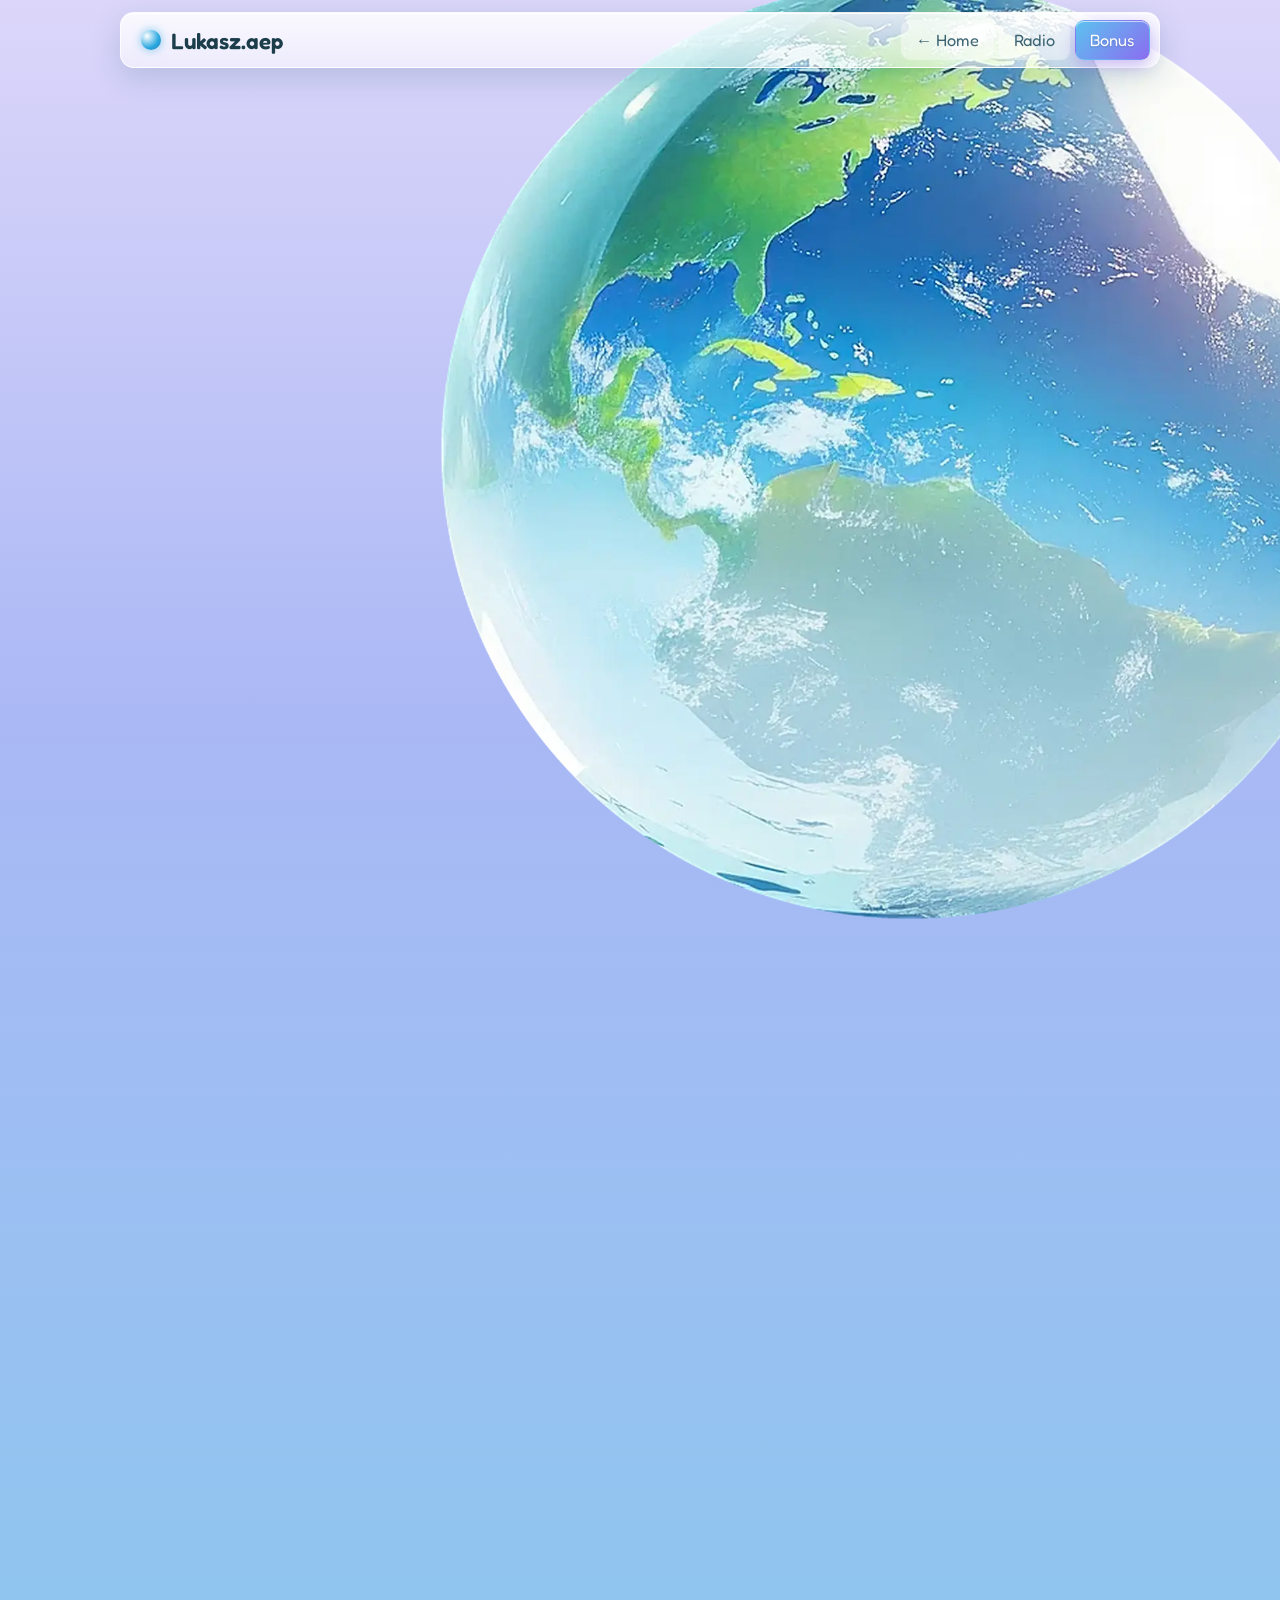
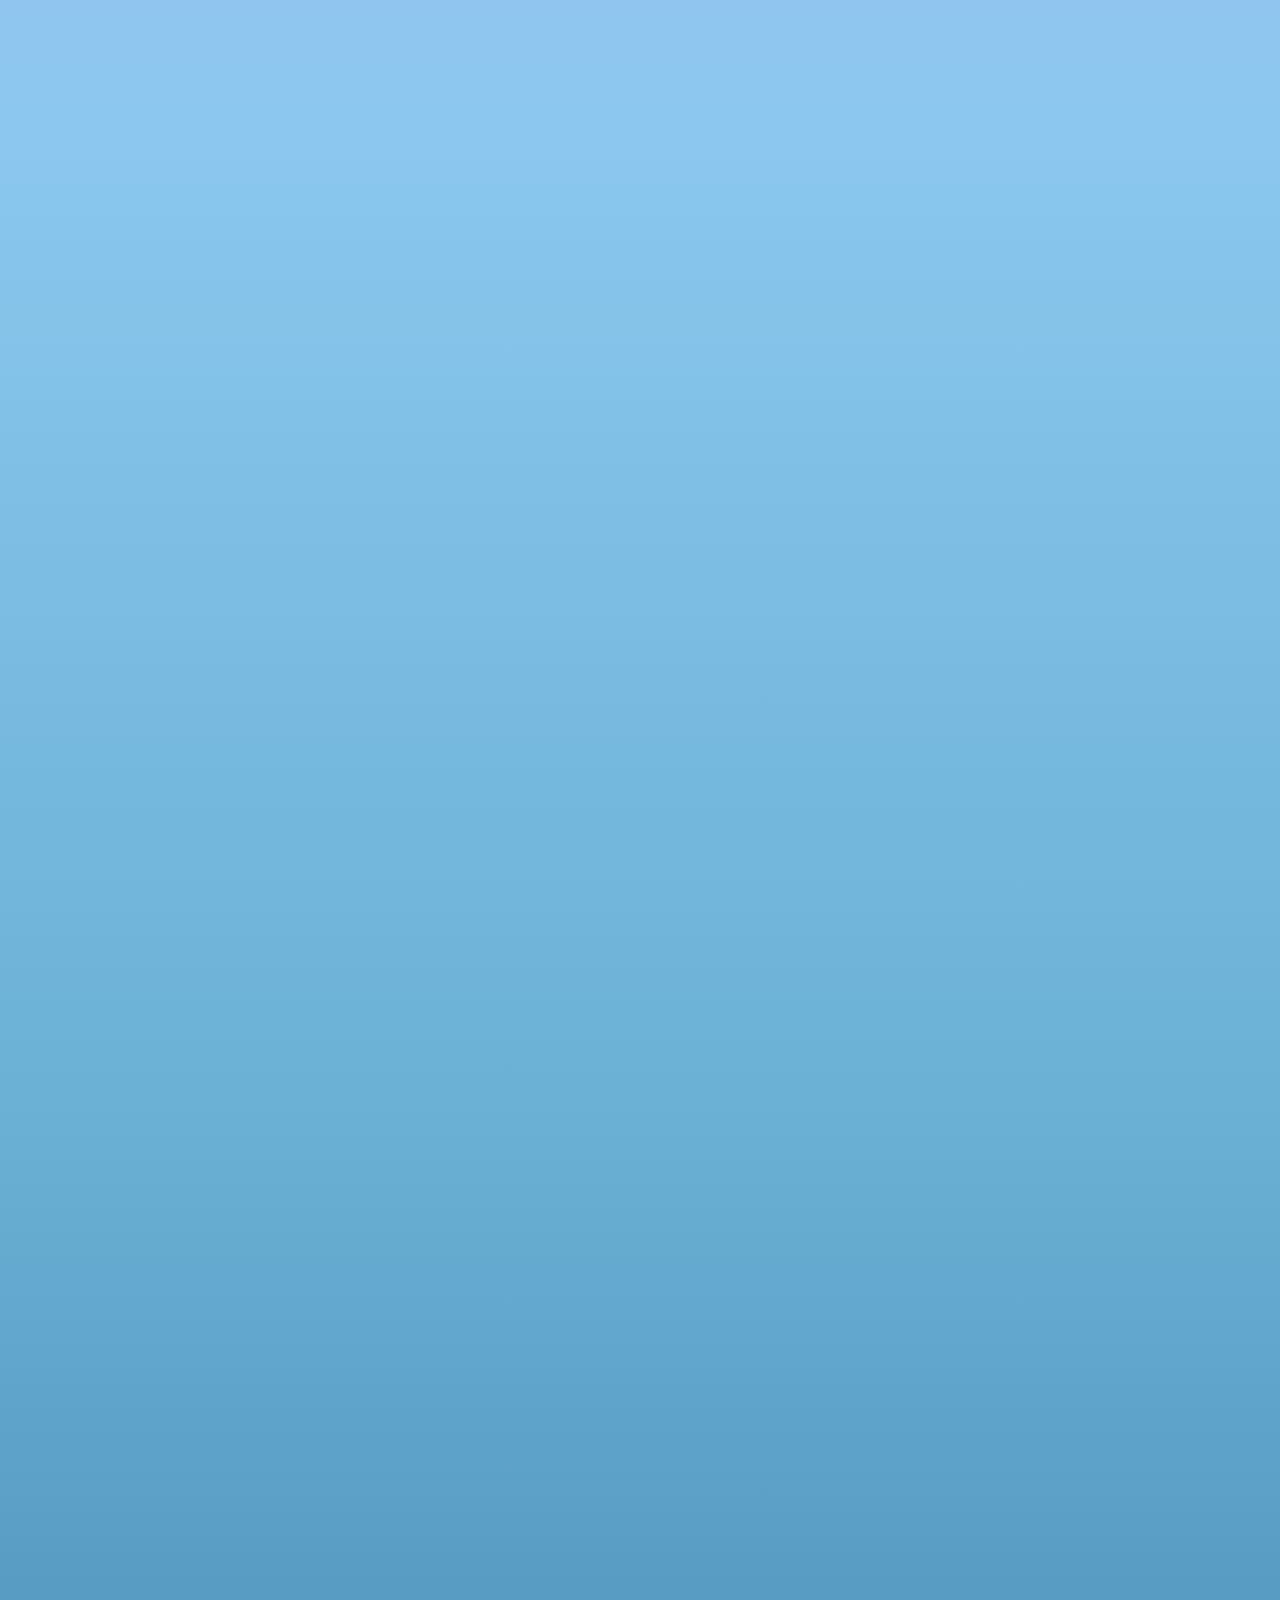
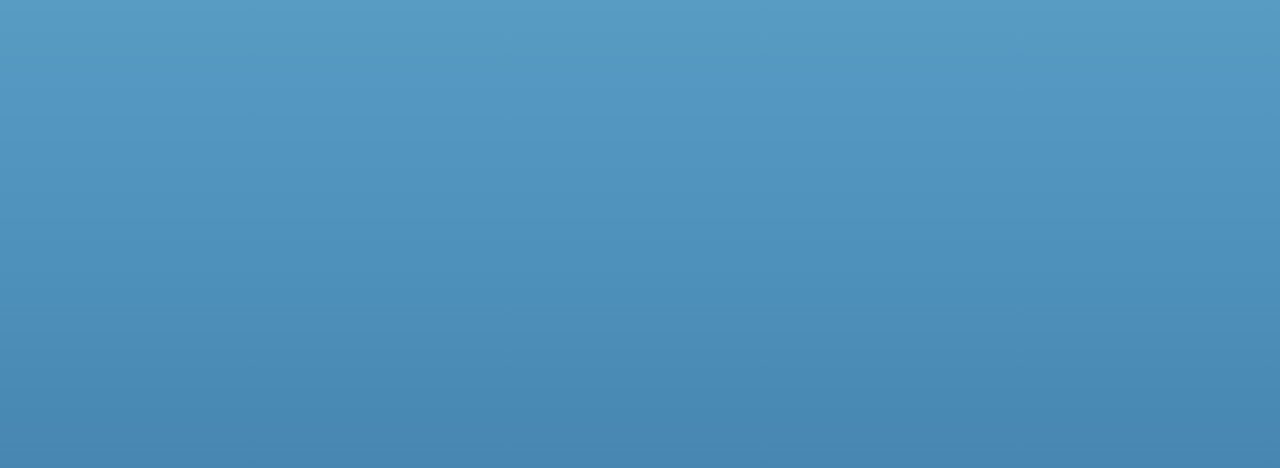
==== commit f4886b22: "fix: heading outline, image dimensions and structured data on /bonus seogate found it: h1 jumped str" ====
--- a/bonus.html
+++ b/bonus.html
@@ -24,6 +24,7 @@
 <link rel="preload" href="assets/img/globe-glass.webp" as="image" type="image/webp" media="(min-width: 701px)">
 <link rel="preload" href="assets/img/globe-glass-sm.webp" as="image" type="image/webp" media="(max-width: 700px)">
 <link rel="stylesheet" href="css/style.css">
+<script type="application/ld+json">{"@context": "https://schema.org", "@type": "CollectionPage", "name": "Lukasz.aep — Bonus Channel", "description": "Lukasz.aep Bonus Channel — Wii-style clock, bubble popping, vibe dispenser and other Frutiger Aero desk toys.", "url": "https://lukasz-aep.pages.dev/bonus", "isPartOf": {"@type": "WebSite", "name": "Lukasz.aep", "url": "https://lukasz-aep.pages.dev/"}}</script>
 </head>
 <body>
 
@@ -83,13 +84,13 @@
         <div class="widget-grid">
 
           <div class="glass-panel widget">
-            <h3>wii clock</h3>
+            <h2>wii clock</h2>
             <div class="clock-time" id="clockTime">--:--:--</div>
             <div class="clock-date" id="clockDate">…</div>
           </div>
 
           <div class="glass-panel widget">
-            <h3>bubble bay weather</h3>
+            <h2>bubble bay weather</h2>
             <div class="weather-orb" aria-hidden="true"></div>
             <p class="weather-line" id="wxLine">21°C, light breeze</p>
             <p class="weather-line">forecast: bubbles all week</p>
@@ -97,7 +98,7 @@
           </div>
 
           <div class="glass-panel widget">
-            <h3>vibe dispenser</h3>
+            <h2>vibe dispenser</h2>
             <div class="quote-box" id="quoteBox">press the button to receive a vibe</div>
             <div class="widget-center">
               <button class="btn btn-blue" id="quoteBtn">dispense</button>
@@ -105,19 +106,19 @@
           </div>
 
           <div class="glass-panel widget">
-            <h3>lukasz.aepOS</h3>
+            <h2>lukasz.aepOS</h2>
             <p class="weather-line">v6.18-aero, uptime ∞</p>
             <p class="weather-line">world compiled from source, obviously</p>
           </div>
 
           <div class="glass-panel widget">
-            <h3>days since last reboot</h3>
+            <h2>days since last reboot</h2>
             <div class="uptime-num" id="uptimeNum">–</div>
             <p class="weather-line" id="uptimeSince">counting from a date i typed in by hand, yes</p>
           </div>
 
           <div class="glass-panel widget">
-            <h3>lately</h3>
+            <h2>lately</h2>
             <ul class="lately-list">
               <li>built a whole site for a media studio, ten languages deep</li>
                 <li>veil has a licence layer now, which was less fun than the actual app</li>
@@ -130,7 +131,7 @@
           </div>
 
           <div class="glass-panel widget">
-            <h3>find me</h3>
+            <h2>find me</h2>
             <div class="findme">
               <a class="btn btn-pink" href="https://www.tiktok.com/@Lukasz.aep" target="_blank" rel="noopener noreferrer">tiktok · @lukasz.aep</a>
               <a class="btn btn-green" href="https://github.com/BiksY01" target="_blank" rel="noopener noreferrer">github · BiksY01</a>
@@ -138,7 +139,7 @@
           </div>
 
           <div class="glass-panel widget reveal" id="ghCard">
-            <h3>github</h3>
+            <h2>github</h2>
             <p class="status-line"><img id="ghAvatar" class="gh-avatar" alt="" width="34" height="34"><a href="https://github.com/BiksY01" target="_blank" rel="noopener noreferrer">@BiksY01</a> <span class="muted" id="ghSince"></span></p>
             <p class="weather-line"><strong id="ghRepos">–</strong> repos · <strong id="ghFollowers">–</strong> followers · <strong id="ghStars">–</strong> stars</p>
             <p class="weather-line muted" id="ghLangs">&nbsp;</p>
@@ -147,7 +148,7 @@
           </div>
 
           <div class="glass-panel widget">
-            <h3>server status</h3>
+            <h2>server status</h2>
             <p class="status-line"><span class="status-dot" id="statusDot"></span><span id="statusText">checking…</span></p>
             <p class="weather-line">visits so far: <strong id="statVisits">–</strong></p>
             <p class="weather-line">today: <strong id="statToday">–</strong></p>
@@ -169,21 +170,21 @@
         </div>
 
         <div class="glass-panel widget widget-wide">
-          <h3>the shrine</h3>
+          <h2>the shrine</h2>
           <p class="weather-line">aero pics i hoard. click to see full size</p>
           <a class="shrine-wide" href="assets/img/gallery-panorama.webp" target="_blank" rel="noopener"><img src="assets/img/gallery-panorama.webp" alt="aero utopia panorama with butterfly" width="1100" height="729" loading="lazy" decoding="async"></a>
           <div class="shrine-grid">
-            <a href="assets/img/gallery-utopia.webp" target="_blank" rel="noopener"><img src="assets/img/gallery-utopia.webp" alt="aero utopia city" loading="lazy" decoding="async"></a>
-            <a href="assets/img/gallery-underwater.webp" target="_blank" rel="noopener"><img src="assets/img/gallery-underwater.webp" alt="fish under grass water" loading="lazy" decoding="async"></a>
-            <a href="assets/img/gallery-player.webp" target="_blank" rel="noopener"><img src="assets/img/gallery-player.webp" alt="glossy blue mp3 player" loading="lazy" decoding="async"></a>
-            <a href="assets/img/gallery-mouse.webp" target="_blank" rel="noopener"><img src="assets/img/gallery-mouse.webp" alt="aqua mouse with fish inside" loading="lazy" decoding="async"></a>
-            <a href="assets/img/gallery-msn.webp" target="_blank" rel="noopener"><img src="assets/img/gallery-msn.webp" alt="msn buddies" loading="lazy" decoding="async"></a>
-            <a href="assets/img/gallery-room.webp" target="_blank" rel="noopener"><img src="assets/img/gallery-room.webp" alt="green futuristic room" loading="lazy" decoding="async"></a>
+            <a href="assets/img/gallery-utopia.webp" target="_blank" rel="noopener"><img src="assets/img/gallery-utopia.webp" alt="aero utopia city" loading="lazy" decoding="async" width="1280" height="720"></a>
+            <a href="assets/img/gallery-underwater.webp" target="_blank" rel="noopener"><img src="assets/img/gallery-underwater.webp" alt="fish under grass water" loading="lazy" decoding="async" width="1280" height="720"></a>
+            <a href="assets/img/gallery-player.webp" target="_blank" rel="noopener"><img src="assets/img/gallery-player.webp" alt="glossy blue mp3 player" loading="lazy" decoding="async" width="1280" height="720"></a>
+            <a href="assets/img/gallery-mouse.webp" target="_blank" rel="noopener"><img src="assets/img/gallery-mouse.webp" alt="aqua mouse with fish inside" loading="lazy" decoding="async" width="1280" height="720"></a>
+            <a href="assets/img/gallery-msn.webp" target="_blank" rel="noopener"><img src="assets/img/gallery-msn.webp" alt="msn buddies" loading="lazy" decoding="async" width="1280" height="720"></a>
+            <a href="assets/img/gallery-room.webp" target="_blank" rel="noopener"><img src="assets/img/gallery-room.webp" alt="green futuristic room" loading="lazy" decoding="async" width="1280" height="720"></a>
           </div>
         </div>
 
         <div class="glass-panel widget widget-wide">
-          <h3>bubble pop</h3>
+          <h2>bubble pop</h2>
           <div class="pop-field" id="popField"></div>
           <div class="pop-hud">
             <span>score: <strong id="popScore">0</strong></span>
@@ -193,7 +194,7 @@
 
           <div class="lb">
             <div class="lb-head">
-              <h4>leaderboard</h4>
+              <h3>leaderboard</h3>
               <span class="lb-note">scores are remembered by your network address, roughly — same wifi = same you</span>
             </div>
             <ol class="lb-list" id="lbList"><li class="lb-empty">loading…</li></ol>
--- a/css/style.css
+++ b/css/style.css
@@ -894,12 +894,58 @@
 #rice .glass-panel{ --panel-edge: rgba(242,169,80,0.35); }
 
 /* ---------- 11. radio ---------- */
+/* Radio centred, note directly below it at the SAME width. The previous version
+   put the note in a narrow column beside the radio, where a 330px sidebar ran
+   taller than the 339px radio it was annotating — the note dwarfed its subject
+   and the two edges lined up with nothing. Stacking them at one width means
+   there is exactly one vertical axis in this section instead of two competing
+   ones, which is what he asked for. */
+.radio-row{
+  display: flex;
+  flex-direction: column;
+  align-items: center;
+  gap: 22px;
+}
 .player-wrap{
   position: relative;
+  width: 100%;
   max-width: 540px;
-  margin: 0 auto;
-  padding: 10px 0 20px;
-}
+  padding: 10px 0 4px;
+}
+.synth-note{ width: 100%; max-width: 540px; }
+.synth-note h3{ margin-bottom: 8px; }
+.synth-note p{ font-size: 0.94rem; line-height: 1.6; }
+/* HORIZONTAL, not a stacked list — the vertical version was what made the note
+   tall enough to overpower the radio. Three specs side by side read as a strip
+   of readings off a device, which is also what they are.
+   Rules are darker than the usual white hairlines because this panel sits over
+   the bright globe, where white on white reads as nothing. */
+.synth-specs{
+  display: flex;
+  margin: 14px 0 12px;
+  border-top: 1px solid rgba(28,61,74,0.18);
+  border-bottom: 1px solid rgba(28,61,74,0.12);
+}
+.synth-specs > div{
+  flex: 1;
+  display: flex;
+  flex-direction: column;
+  gap: 3px;
+  padding: 10px 12px;
+  min-width: 0;
+}
+.synth-specs > div + div{ border-left: 1px solid rgba(28,61,74,0.12); }
+.synth-specs dt{ color: var(--text-mid); font-size: 0.76rem; }
+.synth-specs dd{
+  font-family: var(--font-mono, monospace);
+  color: var(--text-dark);
+  font-weight: 600;
+  font-size: 0.82rem;
+  /* "Am · F · C · G" broke over two lines and "pad · bass · arp" over three,
+     which made a strip meant to read as one row of readings look like a list */
+  white-space: nowrap;
+}
+.synth-tail{ opacity: 0.78; }
 .player-glow{
   position: absolute;
   inset: -6% 2%;
@@ -1171,10 +1217,43 @@
 
 /* ---------- 12. tiktok ---------- */
 .tiktok-inner{ display: flex; justify-content: center; }
-.tiktok-card{ max-width: 520px; text-align: center; }
+/* was a dead-centre card with a button under it, which is the shape every
+   template ships. split it instead, and let the two halves be uneven */
+.tiktok-card{
+  max-width: 840px;
+  display: grid;
+  grid-template-columns: 1.15fr 1fr;
+  gap: 34px;
+  align-items: start;
+}
+.tiktok-lead .btn{ margin-top: 18px; }
+.tiktok-reel{
+  list-style: none;
+  margin: 6px 0 0;
+  padding: 0;
+  align-self: center;
+}
+.tiktok-reel li{
+  padding: 9px 0 9px 20px;
+  position: relative;
+  font-size: 0.94rem;
+  line-height: 1.55;
+  opacity: 0.85;
+  border-bottom: 1px solid rgba(255,255,255,0.10);
+}
+.tiktok-reel li:last-child{ border-bottom: 0; }
+.tiktok-reel li::before{
+  content: "";
+  position: absolute;
+  left: 0; top: 1.05em;
+  width: 7px; height: 7px;
+  border-radius: 50%;
+  background: var(--aero-pink);
+  box-shadow: 0 0 8px rgba(255,111,165,0.6);
+}
 .tiktok-orb{
   width: 42px; height: 42px;
-  margin: 0 auto 4px;
+  margin: 0 0 4px;
   border-radius: 50%;
   background: radial-gradient(circle at 30% 30%, #fff, var(--aero-pink) 65%, #df3d78 100%);
   box-shadow: 0 0 14px rgba(255,111,165,0.55);
@@ -1484,6 +1563,13 @@
   .globe-wrap{ opacity: 0.9; width: 560px; height: 560px; right: -150px; }
   .globe-glow{ opacity: 0.7; width: 680px; height: 680px; right: -190px; }
   .card-grid, .setup-grid, .project-grid{ grid-template-columns: 1fr; }
+  /* .radio-row is a centred column at every width now, so it needs no override.
+     The specs strip is the only thing that has to change: three columns at
+     0.88rem inside a 340px phone would set 8-character words on two lines each. */
+  .synth-specs{ flex-direction: column; }
+  .synth-specs > div{ flex-direction: row; justify-content: space-between; padding: 8px 12px; }
+  .synth-specs > div + div{ border-left: 0; border-top: 1px solid rgba(28,61,74,0.12); }
+  .tiktok-card{ grid-template-columns: 1fr; gap: 20px; }
   .wii-cursor{ display: none; }
   body, a, button, .tab, .btn, .project-card{ cursor: auto; }
 }
@@ -1508,7 +1594,11 @@
   /* fingers, not wiimotes: everything tappable gets taller here */
   .tab{ padding: 14px 15px; font-size: 0.8rem; }
 
-  .channel{ padding: 30px 14px; scroll-margin-top: 16px; }
+  /* 14px put the section titles' hanging orb 14px off a 390px screen's edge.
+     The orb hangs by design, so the gutter moves rather than the orb. This is
+     the rule that actually applies on a phone — the 900px block above it sets
+     the same property and loses. */
+  .channel{ padding: 30px 22px; scroll-margin-top: 16px; }
   .hero{ min-height: 64vh; min-height: 64svh; }
   .hero-monitor{ display: none; }
   .hero-content{ padding: 30px 20px; }
